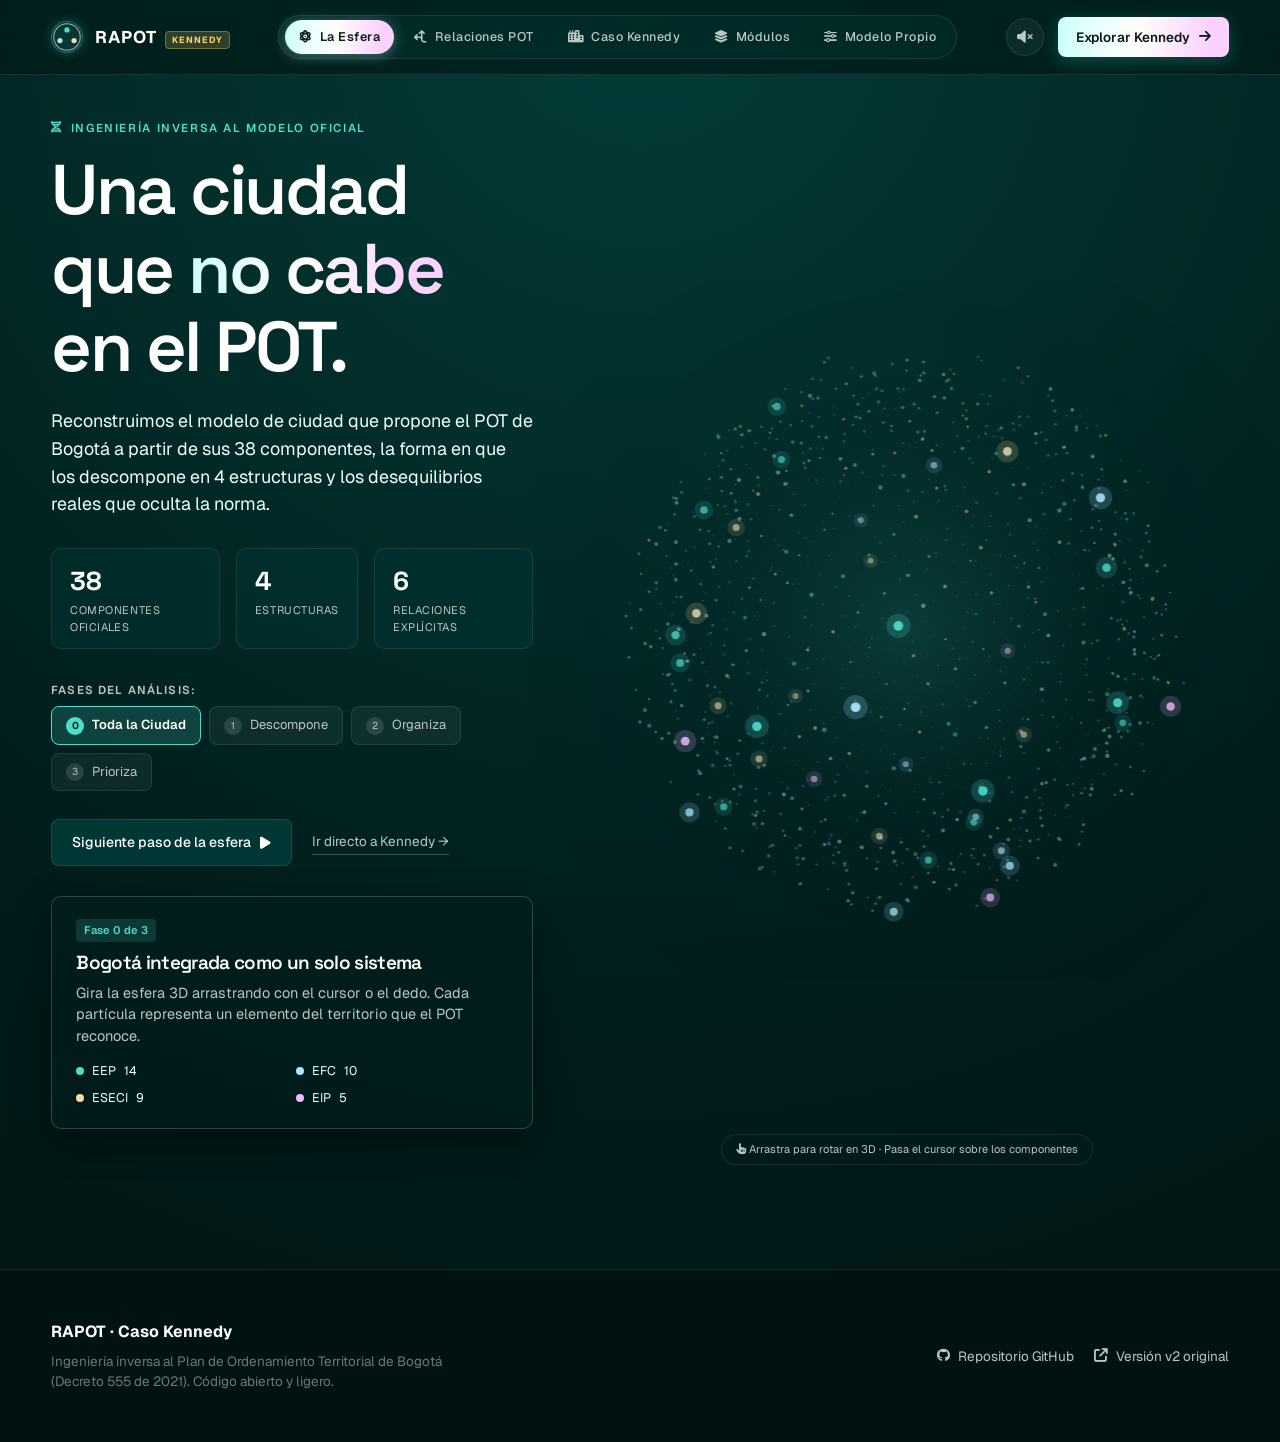
==== index.html @ 0d983eeb "feat: RAPOT Kennedy - version ultra-ligera y dinamica con View Transitions y simulaciones Canvas" ====
<!DOCTYPE html>
<html lang="es">
<head>
  <meta charset="UTF-8">
  <meta name="viewport" content="width=device-width, initial-scale=1, viewport-fit=cover">
  <title>RAPOT · Modelamiento Dinámico · Caso Kennedy</title>
  <meta name="description" content="Ingeniería inversa al POT de Bogotá y modelamiento dinámico de la ciudad con foco en la localidad de Kennedy. Versión ultra-ligera y dinámica.">
  <link rel="preconnect" href="https://fonts.googleapis.com">
  <link rel="preconnect" href="https://fonts.gstatic.com" crossorigin>
  <link href="https://fonts.googleapis.com/css2?family=Geist:wght@300;400;500;600;700&family=Space+Grotesk:wght@500;600;700&display=swap" rel="stylesheet">
  <link rel="stylesheet" href="https://cdnjs.cloudflare.com/ajax/libs/font-awesome/6.5.1/css/all.min.css">
  <link rel="stylesheet" href="style.css">
</head>
<body>

  <!-- BARRA DE NAVEGACIÓN SUPERIOR CON VIEW TRANSITIONS -->
  <header class="nav" id="mainNav">
    <div class="wrap nav-inner">
      <a class="brand" href="#inicio" data-view="inicio" aria-label="Inicio RAPOT">
        <div class="brand-orb">
          <svg viewBox="0 0 34 34" aria-hidden="true">
            <circle cx="17" cy="17" r="15" fill="none" stroke="currentColor" stroke-width="1.2" stroke-opacity=".6"/>
            <circle cx="17" cy="9" r="3" fill="#4fdccc"/>
            <circle cx="9" cy="21" r="3" fill="#a9e6ff"/>
            <circle cx="25" cy="21" r="3" fill="#f2dcaa"/>
          </svg>
        </div>
        <span class="brand-text">RAPOT <span class="brand-badge">KENNEDY</span></span>
      </a>

      <!-- Pestañas de navegación dinámica -->
      <nav class="nav-links" id="navLinks" aria-label="Vistas principales">
        <a href="#inicio" class="nav-link active" data-view="inicio">
          <i class="fa-solid fa-atom"></i> La Esfera
        </a>
        <a href="#relaciones" class="nav-link" data-view="relaciones">
          <i class="fa-solid fa-arrows-split-up-and-left"></i> Relaciones POT
        </a>
        <a href="#kennedy" class="nav-link nav-link-highlight" data-view="kennedy">
          <i class="fa-solid fa-city"></i> Caso Kennedy
        </a>
        <a href="#modulos" class="nav-link" data-view="modulos">
          <i class="fa-solid fa-layer-group"></i> Módulos
        </a>
        <a href="#modelo-propio" class="nav-link" data-view="modelo-propio">
          <i class="fa-solid fa-sliders"></i> Modelo Propio
        </a>
      </nav>

      <div class="nav-actions">
        <!-- Alternador de sonido FX sutil -->
        <button type="button" class="btn-icon" id="btnAudioToggle" title="Activar/Silenciar efectos de sonido hápticos" aria-label="Sonido">
          <i class="fa-solid fa-volume-xmark"></i>
        </button>
        <a href="#kennedy" class="btn-aurora" data-view="kennedy">
          <span>Explorar Kennedy</span>
          <i class="fa-solid fa-arrow-right"></i>
        </a>
      </div>
    </div>
  </header>

  <!-- CONTENEDOR PRINCIPAL DE VISTAS DINÁMICAS (SPA) -->
  <main id="appContainer">

    <!-- ========================================== -->
    <!-- VISTA 1: HERO & ESFERA 3D INTERACTIVA     -->
    <!-- ========================================== -->
    <section class="view-panel active" id="view-inicio">
      <div class="scene">
        <!-- Columna de historia interactiva -->
        <div class="story">
          <div class="step hero" data-step="0">
            <span class="eyebrow"><i class="fa-solid fa-dna"></i> INGENIERÍA INVERSA AL MODELO OFICIAL</span>
            <h1>Una ciudad que <span class="text-aurora">no cabe</span> en el POT.</h1>
            <p class="lead">
              Reconstruimos el modelo de ciudad que propone el POT de Bogotá a partir de sus 38 componentes,
              la forma en que los descompone en 4 estructuras y los desequilibrios reales que oculta la norma.
            </p>

            <div class="hero-stats-banner">
              <div class="stat-box">
                <span class="stat-num" data-counter="38">38</span>
                <span class="stat-label">Componentes oficiales</span>
              </div>
              <div class="stat-box">
                <span class="stat-num" data-counter="4">4</span>
                <span class="stat-label">Estructuras</span>
              </div>
              <div class="stat-box">
                <span class="stat-num" data-counter="6">6</span>
                <span class="stat-label">Relaciones explícitas</span>
              </div>
            </div>

            <!-- Selector de fases de la esfera -->
            <div class="orb-phase-controller">
              <span class="phase-title">Fases del análisis:</span>
              <div class="phase-buttons">
                <button type="button" class="phase-btn active" data-phase="0">
                  <span class="phase-num">0</span> Toda la Ciudad
                </button>
                <button type="button" class="phase-btn" data-phase="1">
                  <span class="phase-num">1</span> Descompone
                </button>
                <button type="button" class="phase-btn" data-phase="2">
                  <span class="phase-num">2</span> Organiza
                </button>
                <button type="button" class="phase-btn" data-phase="3">
                  <span class="phase-num">3</span> Prioriza
                </button>
              </div>
            </div>

            <div class="actions">
              <button type="button" class="btn-kelp" id="btnNextPhase">
                <span>Siguiente paso de la esfera</span>
                <i class="fa-solid fa-play"></i>
              </button>
              <a href="#kennedy" class="link-quiet" data-view="kennedy">Ir directo a Kennedy →</a>
            </div>
          </div>

          <!-- Pasos explicativos enlazados a la esfera -->
          <div class="step-card" id="stepExplain">
            <div class="step-badge" id="stepBadge">Fase 0 de 3</div>
            <h3 id="stepTitle">Bogotá integrada como un solo sistema</h3>
            <p id="stepDesc">
              Gira la esfera 3D arrastrando con el cursor o el dedo. Cada partícula representa un elemento del territorio que el POT reconoce.
            </p>
            <div class="structure-legend" id="orbLegend"></div>
          </div>
        </div>

        <!-- Columna de la Esfera 3D Interactiva -->
        <div class="stage">
          <div class="orb-viewport">
            <canvas id="orbCanvas"></canvas>
            <div class="orb-hint">
              <i class="fa-solid fa-hand-pointer"></i> Arrastra para rotar en 3D · Pasa el cursor sobre los componentes
            </div>
            <!-- Tooltip flotante de componente -->
            <div class="orb-tooltip" id="orbTooltip">
              <strong id="tipName">Componente</strong>
              <span id="tipStruct">Estructura</span>
            </div>
          </div>
        </div>
      </div>
    </section>

    <!-- ========================================== -->
    <!-- VISTA 2: RELACIONES DEL POT Y CITAS       -->
    <!-- ========================================== -->
    <section class="view-panel" id="view-relaciones">
      <div class="wrap section-pad">
        <div class="sec-head">
          <div>
            <span class="eyebrow"><i class="fa-solid fa-quote-left"></i> EVIDENCIA TEXTUAL VERBATIM</span>
            <h2>Seis relaciones, en palabras del plan</h2>
          </div>
          <p>
            Ninguna conexión está inventada: cada flecha que cose el modelo surge de una frase literal extraída del documento
            del POT "Bogotá Reverdece 2022-2035". Aquí puedes filtrar y contrastar la evidencia.
          </p>
        </div>

        <!-- Filtros de relaciones -->
        <div class="rel-filter-bar">
          <button type="button" class="filter-chip active" data-rel-filter="all">Todas las 6 relaciones</button>
          <button type="button" class="filter-chip" data-rel-filter="eep">Involucra Ecológica (EEP)</button>
          <button type="button" class="filter-chip" data-rel-filter="efc">Involucra Cuidado (EFC)</button>
          <button type="button" class="filter-chip" data-rel-filter="eseci">Involucra Socioeconómica (ESECI)</button>
          <button type="button" class="filter-chip" data-rel-filter="eip">Involucra Patrimonios (EIP)</button>
        </div>

        <!-- Tarjetas dinámicas de relaciones -->
        <div class="rels-grid" id="relsGrid"></div>

        <!-- Revelación crítica -->
        <div class="callout-box">
          <div class="callout-icon"><i class="fa-solid fa-triangle-exclamation"></i></div>
          <div class="callout-content">
            <h4>Hallazgo crítico de ingeniería inversa</h4>
            <p>
              Tres de las seis relaciones salen de la <strong>Estructura Integradora de Patrimonios</strong> y tres llegan a la
              <strong>Estructura Socioeconómica</strong>. Sin embargo, la Estructura Socioeconómica <em>recibe de todas pero no emite ninguna relación de reciprocidad</em>.
              El POT modela la economía como un receptor de beneficios pero no le exige devolver resiliencia al sistema ambiental ni al cuidado.
            </p>
          </div>
        </div>
      </div>
    </section>

    <!-- ========================================== -->
    <!-- VISTA 3: CASO KENNEDY (SIMULACIÓN VIVA)   -->
    <!-- ========================================== -->
    <section class="view-panel" id="view-kennedy">
      <div class="wrap section-pad">
        <div class="sec-head">
          <div>
            <span class="eyebrow text-gold"><i class="fa-solid fa-location-dot"></i> TERRITORIO PRIORITARIO EN MODELAMIENTO</span>
            <h2>Kennedy: La ciudad real frente al plano</h2>
          </div>
          <p>
            Kennedy es el laboratorio donde colapsan las suposiciones estáticas del POT. Con más de 1.2 millones de habitantes,
            la central de abastos más grande del país y dos humedales en crisis, aquí puedes interactuar con tres simuladores dinámicos.
          </p>
        </div>

        <!-- Selector de simulaciones de Kennedy -->
        <div class="kennedy-tabs">
          <button type="button" class="ktab active" data-ktab="corabastos">
            <i class="fa-solid fa-truck-ramp-box"></i>
            <div>
              <strong>1. Corabastos y Flujos</strong>
              <small>Logística, sobrecarga y residuos</small>
            </div>
          </button>
          <button type="button" class="ktab" data-ktab="acustica">
            <i class="fa-solid fa-volume-high"></i>
            <div>
              <strong>2. Ruido vs. Fauna</strong>
              <small>Humedales El Burro y La Vaca</small>
            </div>
          </button>
          <button type="button" class="ktab" data-ktab="causal">
            <i class="fa-solid fa-diagram-project"></i>
            <div>
              <strong>3. Red Causal de Sobrecarga</strong>
              <small>Bucles de realimentación sistémica</small>
            </div>
          </button>
        </div>

        <!-- SUB-PANEL 1: CORABASTOS -->
        <div class="kpanel active" id="kpanel-corabastos">
          <div class="kpanel-grid">
            <div class="kpanel-canvas-wrap">
              <div class="kpanel-header">
                <span><i class="fa-solid fa-satellite"></i> Visualizador Dinámico de Cargas · Corabastos</span>
                <span class="status-live">● EN VIVO</span>
              </div>
              <canvas id="corabastosCanvas" width="800" height="480"></canvas>
              <div class="corabastos-controls">
                <button type="button" class="c-time-btn active" data-shift="madrugada">02:00 AM (Cargue pesado)</button>
                <button type="button" class="c-time-btn" data-shift="manana">08:00 AM (Distribución y compras)</button>
                <button type="button" class="c-time-btn" data-shift="tarde">02:00 PM (Saturación y residuos)</button>
              </div>
            </div>
            <div class="kpanel-sidebar">
              <h3>El colapso metabólico de Corabastos</h3>
              <p>
                El POT clasifica a Corabastos simplemente como un equipamiento de abastecimiento (ESECI). No modela los 12.000 camiones diarios,
                las 75 toneladas de desechos orgánicos en descomposición ni la congestión que bloquea el eje Tintal–Américas.
              </p>
              <div class="metric-meter">
                <div class="meter-label">
                  <span>Saturación de vías perimetrales</span>
                  <strong id="metricSat">88%</strong>
                </div>
                <div class="meter-bar"><div class="meter-fill fill-warn" id="fillSat" style="width:88%"></div></div>
              </div>
              <div class="metric-meter">
                <div class="meter-label">
                  <span>Acumulación de residuos en espacio público</span>
                  <strong id="metricRes">65 Ton/día</strong>
                </div>
                <div class="meter-bar"><div class="meter-fill fill-danger" id="fillRes" style="width:75%"></div></div>
              </div>
              <div class="kpanel-quote">
                &ldquo;El plano fija un polígono para el mercado, pero el flujo real desborda 4 kilómetros a la redonda y asfixia a la comunidad.&rdquo;
              </div>
            </div>
          </div>
        </div>

        <!-- SUB-PANEL 2: RUIDO Y HUMEDALES -->
        <div class="kpanel" id="kpanel-acustica">
          <div class="kpanel-grid">
            <div class="kpanel-canvas-wrap">
              <div class="kpanel-header">
                <span><i class="fa-solid fa-wave-square"></i> Dispersión Acústica vs. Aves y Fauna en Humedales</span>
              </div>
              <canvas id="acusticaCanvas" width="800" height="480"></canvas>
              <div class="slider-row">
                <label for="noiseSlider"><i class="fa-solid fa-volume-high"></i> Nivel de Tráfico Vehicular (Av. Cali / Av. Américas):</label>
                <input type="range" id="noiseSlider" min="45" max="95" value="78" step="1">
                <span class="slider-val" id="noiseVal">78 dB</span>
              </div>
            </div>
            <div class="kpanel-sidebar">
              <h3>La barrera invisible del sonido</h3>
              <p>
                Los humedales <strong>El Burro</strong> y <strong>La Vaca</strong> están seccionados por la Av. Ciudad de Cali y la Av. Américas.
                El POT los declara reserva ambiental protegida, pero tolera niveles de ruido superiores a 75 dB que ahuyentan especies endémicas
                (como la Tingua Bogotana) y desintegran los corredores ecológicos.
              </p>
              <div class="metric-meter">
                <div class="meter-label">
                  <span>Estrés bioacústico en el humedal</span>
                  <strong id="faunaStress">Crítico (Alto)</strong>
                </div>
                <div class="meter-bar"><div class="meter-fill fill-danger" id="fillStress" style="width:82%"></div></div>
              </div>
              <div class="metric-meter">
                <div class="meter-label">
                  <span>Índice de permanencia de aves</span>
                  <strong id="faunaIndex">32%</strong>
                </div>
                <div class="meter-bar"><div class="meter-fill fill-warn" id="fillIndex" style="width:32%"></div></div>
              </div>
            </div>
          </div>
        </div>

        <!-- SUB-PANEL 3: RED CAUSAL -->
        <div class="kpanel" id="kpanel-causal">
          <div class="causal-wrap">
            <div class="causal-header">
              <h3>Red Causal Dinámica: El bucle de sobrecarga en Kennedy</h3>
              <p>Pasa el cursor sobre cada nodo para seguir las cadenas causales de realimentación y observar cómo se transmiten los impactos.</p>
            </div>
            <div class="causal-board" id="causalBoard"></div>
          </div>
        </div>

      </div>
    </section>

    <!-- ========================================== -->
    <!-- VISTA 4: MÓDULOS DE RAPOT                 -->
    <!-- ========================================== -->
    <section class="view-panel" id="view-modulos">
      <div class="wrap section-pad">
        <div class="sec-head">
          <div>
            <span class="eyebrow"><i class="fa-solid fa-cubes"></i> ECOSISTEMA DE MODELAMIENTO</span>
            <h2>Los módulos de investigación</h2>
          </div>
          <p>
            Del inventario de normas a la formulación de modelos dinámicos propios. Navega directamente a cada uno de los módulos
            desarrollados por el equipo de ingeniería inversa.
          </p>
        </div>

        <div class="mod-groups-container" id="modGroups"></div>
      </div>
    </section>

    <!-- ========================================== -->
    <!-- VISTA 5: MODELO PROPIO (SISTEMA DE CUIDADO)-->
    <!-- ========================================== -->
    <section class="view-panel" id="view-modelo-propio">
      <div class="wrap section-pad">
        <div class="sec-head">
          <div>
            <span class="eyebrow text-aurora"><i class="fa-solid fa-heart-pulse"></i> HIPÓTESIS ALTERNATIVA</span>
            <h2>La ciudad como sistema de cuidado mutuo</h2>
          </div>
          <p>
            Frente al POT reduccionista proponemos un modelo dinámico donde la ciudad equilibra sus cuatro dimensiones.
            Ajusta las intensidades y observa cómo la arquitectura relacional se autorregula.
          </p>
        </div>

        <div class="propio-grid">
          <div class="sliders-card">
            <h3>Intensidades del Sistema</h3>
            <div class="prop-slider-group">
              <div class="prop-slider-header">
                <span style="color:#4fdccc"><i class="fa-solid fa-leaf"></i> 1. Estructura Ecológica</span>
                <strong id="valEep">75%</strong>
              </div>
              <input type="range" class="prop-range range-eep" id="rangeEep" min="10" max="100" value="75">
            </div>

            <div class="prop-slider-group">
              <div class="prop-slider-header">
                <span style="color:#a9e6ff"><i class="fa-solid fa-people-roof"></i> 2. Redes de Cuidado y Salud</span>
                <strong id="valEfc">85%</strong>
              </div>
              <input type="range" class="prop-range range-efc" id="rangeEfc" min="10" max="100" value="85">
            </div>

            <div class="prop-slider-group">
              <div class="prop-slider-header">
                <span style="color:#f2dcaa"><i class="fa-solid fa-hand-holding-dollar"></i> 3. Economía Circular</span>
                <strong id="valEseci">60%</strong>
              </div>
              <input type="range" class="prop-range range-eseci" id="rangeEseci" min="10" max="100" value="60">
            </div>

            <div class="prop-slider-group">
              <div class="prop-slider-header">
                <span style="color:#f1b9ff"><i class="fa-solid fa-landmark-dome"></i> 4. Patrimonio Comunitario</span>
                <strong id="valEip">70%</strong>
              </div>
              <input type="range" class="prop-range range-eip" id="rangeEip" min="10" max="100" value="70">
            </div>

            <div class="prop-actions">
              <button type="button" class="btn-aurora" id="btnEquilibrar">
                <i class="fa-solid fa-wand-magic-sparkles"></i> Equilibrar automáticamente
              </button>
            </div>
          </div>

          <div class="radar-card">
            <h3>Respuesta Sistémica Emergente</h3>
            <canvas id="propioRadar" width="450" height="380"></canvas>
            <div class="radar-kpis">
              <div class="rkpi">
                <span class="rkpi-val" id="kpiResiliencia">82%</span>
                <span class="rkpi-lbl">Resiliencia Climática</span>
              </div>
              <div class="rkpi">
                <span class="rkpi-val" id="kpiEquidad">78%</span>
                <span class="rkpi-lbl">Equidad Territorial</span>
              </div>
              <div class="rkpi">
                <span class="rkpi-val" id="kpiConectividad">88%</span>
                <span class="rkpi-lbl">Conectividad Urbana</span>
              </div>
            </div>
          </div>
        </div>
      </div>
    </section>

  </main>

  <!-- PIE DE PÁGINA ELEGANTE -->
  <footer class="footer">
    <div class="wrap footer-inner">
      <div class="footer-col">
        <span class="footer-title">RAPOT · Caso Kennedy</span>
        <p>Ingeniería inversa al Plan de Ordenamiento Territorial de Bogotá (Decreto 555 de 2021). Código abierto y ligero.</p>
      </div>
      <div class="footer-links">
        <a href="https://github.com/anasoficasca-code/Kennedy" target="_blank" rel="noopener">
          <i class="fa-brands fa-github"></i> Repositorio GitHub
        </a>
        <a href="https://anasoficasca-code.github.io/modelamiento2/v2.html" target="_blank" rel="noopener">
          <i class="fa-solid fa-arrow-up-right-from-square"></i> Versión v2 original
        </a>
      </div>
    </div>
  </footer>

  <!-- Scripts modulares -->
  <script src="orb.js"></script>
  <script src="kennedy.js"></script>
  <script src="app.js"></script>
</body>
</html>
---- style.css ----
/* ==========================================================
   RAPOT · Modelamiento Dinámico · Caso Kennedy
   Estilos modernos con View Transitions, Glassmorphism y Paleta Aurora
   ========================================================== */

:root {
  --abyss: #012624;
  --deep: #011d1c;
  --kelp: #003734;
  --kelp-soft: rgba(3, 81, 75, 0.5);
  --mist: #edfffe;
  --white: #ffffff;
  --silver: #bbc7c6;
  --slate: #707777;
  --phosphor: #fde9ff;
  --line: rgba(255, 255, 255, 0.09);
  --line-strong: rgba(255, 255, 255, 0.18);

  /* Gradiente Aurora característico */
  --aurora: linear-gradient(90deg, #cbfffc 0%, #edfffe 26%, #fffdfa 48%, #fad1ff 89%);
  --aurora-glow: drop-shadow(0 0 16px rgba(203, 255, 252, 0.35));

  /* 4 Estructuras del POT */
  --eep: #4fdccc;
  --efc: #a9e6ff;
  --eseci: #f2dcaa;
  --eip: #f1b9ff;

  --font-main: 'Geist', -apple-system, BlinkMacSystemFont, 'Segoe UI', Roboto, sans-serif;
  --font-heading: 'Space Grotesk', var(--font-main);
  --pad: clamp(18px, 4vw, 56px);
  --radius-lg: 18px;
  --radius-md: 10px;
  --radius-sm: 6px;
}

/* ---------- RESET & BASE ---------- */
*, *::before, *::after {
  box-sizing: border-box;
  margin: 0;
  padding: 0;
}

html {
  background: var(--abyss);
  color: var(--silver);
  font-family: var(--font-main);
  font-size: 16px;
  line-height: 1.55;
  -webkit-font-smoothing: antialiased;
  scroll-behavior: smooth;
  scroll-padding-top: 80px;
}

body {
  background: radial-gradient(circle at 50% 0%, #033c38 0%, #011d1c 65%, #011413 100%);
  min-height: 100vh;
  overflow-x: hidden;
}

a {
  color: inherit;
  text-decoration: none;
  transition: all 0.2s ease;
}

button {
  font: inherit;
  color: inherit;
  background: none;
  border: 0;
  cursor: pointer;
  transition: all 0.2s ease;
}

img, canvas, svg {
  display: block;
  max-width: 100%;
}

:focus-visible {
  outline: 2px solid var(--eep);
  outline-offset: 3px;
  border-radius: 4px;
}

.wrap {
  max-width: 1400px;
  margin: 0 auto;
  padding: 0 var(--pad);
}

.section-pad {
  padding: 100px 0;
}

/* ---------- TIPOGRAFÍA Y ACCENTOS ---------- */
h1, h2, h3, h4 {
  color: var(--white);
  font-family: var(--font-heading);
  font-weight: 600;
  line-height: 1.12;
  letter-spacing: -0.035em;
}

.text-aurora {
  background: var(--aurora);
  -webkit-background-clip: text;
  -webkit-text-fill-color: transparent;
}

.text-gold {
  color: #ffd166 !important;
}

.eyebrow {
  display: inline-flex;
  align-items: center;
  gap: 8px;
  font-size: 11.5px;
  font-weight: 600;
  letter-spacing: 0.14em;
  text-transform: uppercase;
  color: var(--eep);
  margin-bottom: 14px;
}

/* ---------- NAVEGACIÓN PRINCIPAL (FIXED & BLUR) ---------- */
.nav {
  position: fixed;
  top: 0;
  left: 0;
  right: 0;
  z-index: 100;
  background: rgba(1, 29, 28, 0.78);
  backdrop-filter: blur(18px);
  -webkit-backdrop-filter: blur(18px);
  border-bottom: 1px solid var(--line);
  transition: background 0.3s ease, border-color 0.3s ease;
}

.nav.is-solid {
  background: rgba(1, 25, 24, 0.94);
  border-bottom-color: var(--line-strong);
  box-shadow: 0 10px 30px rgba(0, 0, 0, 0.45);
}

.nav-inner {
  height: 74px;
  display: flex;
  align-items: center;
  justify-content: space-between;
  gap: 20px;
}

.brand {
  display: flex;
  align-items: center;
  gap: 12px;
  color: var(--white);
  font-weight: 700;
  font-size: 17px;
  letter-spacing: 0.05em;
}

.brand-orb {
  width: 32px;
  height: 32px;
  border-radius: 50%;
  background: rgba(79, 220, 204, 0.12);
  display: grid;
  place-items: center;
  border: 1px solid rgba(79, 220, 204, 0.35);
  box-shadow: 0 0 12px rgba(79, 220, 204, 0.25);
}

.brand-badge {
  font-size: 9px;
  padding: 2px 6px;
  border-radius: 4px;
  background: rgba(255, 209, 102, 0.18);
  color: #ffd166;
  border: 1px solid rgba(255, 209, 102, 0.35);
  letter-spacing: 0.1em;
  margin-left: 4px;
}

.nav-links {
  display: flex;
  align-items: center;
  gap: 6px;
  background: rgba(0, 55, 52, 0.4);
  padding: 4px 6px;
  border-radius: 999px;
  border: 1px solid var(--line);
}

.nav-link {
  display: inline-flex;
  align-items: center;
  gap: 7px;
  font-size: 12.5px;
  font-weight: 500;
  letter-spacing: 0.04em;
  color: var(--silver);
  padding: 7px 14px;
  border-radius: 999px;
  transition: all 0.22s ease;
}

.nav-link:hover {
  color: var(--white);
  background: rgba(255, 255, 255, 0.06);
}

.nav-link.active {
  color: #0d1e1c;
  background: var(--aurora);
  font-weight: 600;
  box-shadow: 0 2px 14px rgba(203, 255, 252, 0.35);
}

.nav-link-highlight.active {
  background: linear-gradient(90deg, #ffd166, #ffb703);
  color: #1a1200;
}

.nav-actions {
  display: flex;
  align-items: center;
  gap: 14px;
}

.btn-icon {
  width: 38px;
  height: 38px;
  border-radius: 50%;
  background: rgba(255, 255, 255, 0.05);
  border: 1px solid var(--line);
  color: var(--silver);
  display: grid;
  place-items: center;
  font-size: 14px;
}
.btn-icon:hover {
  color: var(--white);
  background: rgba(255, 255, 255, 0.12);
  border-color: var(--line-strong);
}

.btn-aurora {
  display: inline-flex;
  align-items: center;
  gap: 9px;
  background: var(--aurora);
  color: #0b1a18;
  font-size: 13.5px;
  font-weight: 600;
  padding: 10px 18px;
  border-radius: 8px;
  box-shadow: 0 4px 18px rgba(79, 220, 204, 0.25);
  transition: transform 0.2s, filter 0.2s, box-shadow 0.2s;
}
.btn-aurora:hover {
  transform: translateY(-2px);
  filter: brightness(1.05);
  box-shadow: 0 6px 24px rgba(79, 220, 204, 0.4);
}

.btn-kelp {
  display: inline-flex;
  align-items: center;
  gap: 9px;
  background: var(--kelp);
  color: var(--white);
  font-size: 14px;
  font-weight: 500;
  padding: 12px 20px;
  border-radius: 8px;
  border: 1px solid rgba(255, 255, 255, 0.1);
}
.btn-kelp:hover {
  background: #004d48;
  border-color: rgba(255, 255, 255, 0.25);
}

.link-quiet {
  font-size: 13.5px;
  color: var(--silver);
  border-bottom: 1px solid rgba(187, 199, 198, 0.3);
  padding-bottom: 2px;
}
.link-quiet:hover {
  color: var(--white);
  border-color: var(--white);
}

/* ---------- VIEW TRANSITIONS API RULES (SPA NATIVA) ---------- */
@view-transition {
  navigation: auto;
}

::view-transition-old(root) {
  animation: viewFadeOut 0.24s cubic-bezier(0.4, 0, 0.2, 1) both;
}

::view-transition-new(root) {
  animation: viewFadeIn 0.28s cubic-bezier(0.4, 0, 0.2, 1) both;
}

@keyframes viewFadeOut {
  from { opacity: 1; transform: scale(1); }
  to { opacity: 0; transform: scale(0.985); }
}

@keyframes viewFadeIn {
  from { opacity: 0; transform: scale(1.015); }
  to { opacity: 1; transform: scale(1); }
}

/* Paneles de Vistas SPA */
.view-panel {
  display: none;
  opacity: 0;
  transition: opacity 0.28s ease;
}

.view-panel.active {
  display: block;
  opacity: 1;
  animation: panelSlideIn 0.35s cubic-bezier(0.16, 1, 0.3, 1) forwards;
}

@keyframes panelSlideIn {
  from { opacity: 0; transform: translateY(12px); }
  to { opacity: 1; transform: translateY(0); }
}

/* ---------- VISTA 1: HERO & ESFERA 3D ---------- */
.scene {
  position: relative;
  display: grid;
  grid-template-columns: minmax(0, 5fr) minmax(0, 7fr);
  max-width: 1440px;
  margin: 0 auto;
  min-height: calc(100vh - 74px);
  padding-top: 74px;
}

.story {
  position: relative;
  z-index: 2;
  padding: 40px 0 60px var(--pad);
  display: flex;
  flex-direction: column;
  justify-content: center;
}

.hero h1 {
  font-size: clamp(2.8rem, 5.5vw, 5.2rem);
  margin-bottom: 20px;
}

.hero p.lead {
  font-size: clamp(16px, 1.4vw, 19px);
  color: var(--mist);
  max-width: 48ch;
  line-height: 1.55;
  margin-bottom: 30px;
}

.hero-stats-banner {
  display: flex;
  gap: 16px;
  margin-bottom: 32px;
}

.stat-box {
  background: rgba(0, 55, 52, 0.45);
  border: 1px solid var(--line);
  border-radius: var(--radius-md);
  padding: 12px 18px;
  display: flex;
  flex-direction: column;
}
.stat-num {
  font-size: 26px;
  font-weight: 700;
  color: var(--white);
  font-family: var(--font-heading);
}
.stat-label {
  font-size: 11px;
  color: var(--silver);
  text-transform: uppercase;
  letter-spacing: 0.05em;
}

/* Controlador de Fases */
.orb-phase-controller {
  margin-bottom: 28px;
}
.phase-title {
  display: block;
  font-size: 11.5px;
  text-transform: uppercase;
  letter-spacing: 0.1em;
  color: var(--silver);
  margin-bottom: 8px;
  font-weight: 600;
}
.phase-buttons {
  display: flex;
  flex-wrap: wrap;
  gap: 8px;
}
.phase-btn {
  display: inline-flex;
  align-items: center;
  gap: 8px;
  padding: 8px 14px;
  border-radius: 8px;
  background: rgba(255, 255, 255, 0.05);
  border: 1px solid var(--line);
  font-size: 13px;
  color: var(--silver);
}
.phase-btn:hover {
  background: rgba(255, 255, 255, 0.1);
  color: var(--white);
}
.phase-btn.active {
  background: rgba(79, 220, 204, 0.18);
  border-color: var(--eep);
  color: var(--white);
  font-weight: 600;
}
.phase-num {
  display: grid;
  place-items: center;
  width: 18px;
  height: 18px;
  border-radius: 50%;
  background: rgba(255, 255, 255, 0.12);
  font-size: 10px;
}
.phase-btn.active .phase-num {
  background: var(--eep);
  color: #012624;
  font-weight: 700;
}

.hero .actions {
  display: flex;
  align-items: center;
  gap: 20px;
  flex-wrap: wrap;
  margin-bottom: 30px;
}

/* Tarjeta explicativa de fase */
.step-card {
  background: rgba(1, 29, 28, 0.85);
  border: 1px solid var(--line-strong);
  border-radius: var(--radius-md);
  padding: 20px 24px;
  max-width: 520px;
  backdrop-filter: blur(12px);
  box-shadow: 0 12px 36px rgba(0, 0, 0, 0.4);
}
.step-badge {
  display: inline-block;
  padding: 3px 8px;
  border-radius: 4px;
  font-size: 11px;
  font-weight: 600;
  background: rgba(79, 220, 204, 0.15);
  color: var(--eep);
  margin-bottom: 10px;
}
.step-card h3 {
  font-size: 19px;
  margin-bottom: 8px;
}
.step-card p {
  font-size: 14.5px;
  line-height: 1.5;
  color: var(--silver);
}

.structure-legend {
  margin-top: 14px;
  display: grid;
  grid-template-columns: repeat(2, 1fr);
  gap: 8px;
}
.legend-item {
  display: flex;
  align-items: center;
  gap: 8px;
  font-size: 12.5px;
  color: var(--mist);
}
.legend-dot {
  width: 8px;
  height: 8px;
  border-radius: 50%;
}

/* Escenario Esfera 3D */
.stage {
  position: relative;
  display: flex;
  align-items: center;
  justify-content: center;
  height: 100%;
  min-height: 580px;
}

.orb-viewport {
  position: relative;
  width: 100%;
  height: 100%;
  display: flex;
  align-items: center;
  justify-content: center;
}

#orbCanvas {
  width: 100%;
  height: 100%;
  max-height: 700px;
  cursor: grab;
}
#orbCanvas:active {
  cursor: grabbing;
}

.orb-hint {
  position: absolute;
  bottom: 24px;
  left: 50%;
  transform: translateX(-50%);
  background: rgba(1, 29, 28, 0.7);
  border: 1px solid var(--line);
  padding: 6px 14px;
  border-radius: 999px;
  font-size: 11px;
  color: var(--silver);
  pointer-events: none;
  white-space: nowrap;
}

.orb-tooltip {
  position: absolute;
  pointer-events: none;
  background: rgba(1, 29, 28, 0.96);
  border: 1px solid var(--line-strong);
  border-radius: 8px;
  padding: 8px 12px;
  color: var(--white);
  box-shadow: 0 10px 30px rgba(0,0,0,0.5);
  opacity: 0;
  transform: translate(-50%, -120%);
  transition: opacity 0.15s ease, transform 0.15s ease;
  z-index: 30;
  white-space: nowrap;
}
.orb-tooltip.show {
  opacity: 1;
  transform: translate(-50%, -140%);
}
.orb-tooltip strong {
  display: block;
  font-size: 13px;
  color: var(--white);
}
.orb-tooltip span {
  font-size: 11px;
  color: var(--silver);
}

/* ---------- VISTA 2: RELACIONES DEL POT ---------- */
.sec-head {
  display: grid;
  grid-template-columns: minmax(0, 6fr) minmax(0, 6fr);
  gap: 40px;
  align-items: flex-end;
  margin-bottom: 48px;
}
.sec-head h2 {
  font-size: clamp(2.2rem, 4vw, 3.6rem);
}
.sec-head p {
  font-size: 16.5px;
  color: var(--silver);
  line-height: 1.6;
}

.rel-filter-bar {
  display: flex;
  gap: 8px;
  flex-wrap: wrap;
  margin-bottom: 32px;
}
.filter-chip {
  padding: 8px 16px;
  border-radius: 999px;
  background: rgba(255, 255, 255, 0.05);
  border: 1px solid var(--line);
  font-size: 13px;
  color: var(--silver);
}
.filter-chip:hover {
  background: rgba(255, 255, 255, 0.1);
  color: var(--white);
}
.filter-chip.active {
  background: var(--kelp);
  border-color: var(--eep);
  color: var(--white);
  font-weight: 600;
}

.rels-grid {
  display: grid;
  grid-template-columns: repeat(auto-fill, minmax(360px, 1fr));
  gap: 24px;
  margin-bottom: 40px;
}

.rel-card {
  background: rgba(0, 55, 52, 0.45);
  border: 1px solid var(--line);
  border-radius: var(--radius-lg);
  padding: 30px;
  display: flex;
  flex-direction: column;
  gap: 20px;
  transition: transform 0.2s ease, border-color 0.2s ease, box-shadow 0.2s ease;
}
.rel-card:hover {
  transform: translateY(-4px);
  border-color: var(--line-strong);
  box-shadow: 0 16px 40px rgba(0, 0, 0, 0.35);
}

.rel-path {
  display: flex;
  align-items: center;
  gap: 12px;
  font-size: 14px;
  font-weight: 600;
  color: var(--white);
}
.rel-path .dot {
  width: 10px;
  height: 10px;
  border-radius: 50%;
}
.rel-path svg {
  width: 32px;
  height: 10px;
  opacity: 0.8;
}

.rel-quote {
  font-size: 15.5px;
  line-height: 1.55;
  color: var(--mist);
  flex: 1;
  font-style: normal;
}

.rel-footer {
  display: flex;
  align-items: center;
  justify-content: space-between;
  border-top: 1px solid var(--line);
  padding-top: 16px;
  font-size: 12.5px;
  color: var(--silver);
}
.rel-page {
  font-weight: 600;
  color: var(--phosphor);
}

.callout-box {
  background: rgba(255, 209, 102, 0.08);
  border: 1px solid rgba(255, 209, 102, 0.28);
  border-radius: var(--radius-md);
  padding: 24px;
  display: flex;
  gap: 20px;
  align-items: flex-start;
}
.callout-icon {
  font-size: 24px;
  color: #ffd166;
}
.callout-content h4 {
  font-size: 17px;
  color: #ffd166;
  margin-bottom: 6px;
}
.callout-content p {
  font-size: 14.5px;
  line-height: 1.55;
  color: #ece1cc;
}

/* ---------- VISTA 3: CASO KENNEDY (SIMULACIÓN DINÁMICA) ---------- */
.kennedy-tabs {
  display: grid;
  grid-template-columns: repeat(3, 1fr);
  gap: 16px;
  margin-bottom: 32px;
}
.ktab {
  background: rgba(0, 55, 52, 0.4);
  border: 1px solid var(--line);
  border-radius: var(--radius-md);
  padding: 16px 20px;
  display: flex;
  align-items: center;
  gap: 14px;
  text-align: left;
  transition: all 0.2s ease;
}
.ktab i {
  font-size: 22px;
  color: var(--eep);
}
.ktab strong {
  display: block;
  font-size: 15px;
  color: var(--white);
}
.ktab small {
  font-size: 12px;
  color: var(--silver);
}
.ktab:hover {
  background: rgba(0, 55, 52, 0.7);
  border-color: var(--line-strong);
}
.ktab.active {
  background: rgba(79, 220, 204, 0.16);
  border-color: var(--eep);
  box-shadow: 0 4px 20px rgba(79, 220, 204, 0.2);
}
.ktab.active strong {
  color: var(--eep);
}

.kpanel {
  display: none;
}
.kpanel.active {
  display: block;
  animation: panelSlideIn 0.3s ease forwards;
}

.kpanel-grid {
  display: grid;
  grid-template-columns: minmax(0, 8fr) minmax(0, 4fr);
  gap: 28px;
}

.kpanel-canvas-wrap {
  background: rgba(1, 29, 28, 0.85);
  border: 1px solid var(--line);
  border-radius: var(--radius-lg);
  padding: 20px;
  display: flex;
  flex-direction: column;
  gap: 16px;
  box-shadow: 0 14px 40px rgba(0, 0, 0, 0.4);
}

.kpanel-header {
  display: flex;
  align-items: center;
  justify-content: space-between;
  font-size: 13px;
  font-weight: 600;
  color: var(--white);
}
.status-live {
  font-size: 11px;
  color: #4fdccc;
  letter-spacing: 0.1em;
  animation: pulseLive 2s infinite ease-in-out;
}
@keyframes pulseLive {
  0%, 100% { opacity: 1; }
  50% { opacity: 0.4; }
}

#corabastosCanvas, #acusticaCanvas {
  width: 100%;
  height: auto;
  border-radius: var(--radius-sm);
  background: #011615;
  border: 1px solid rgba(255, 255, 255, 0.06);
}

.corabastos-controls {
  display: flex;
  gap: 10px;
  flex-wrap: wrap;
}
.c-time-btn {
  flex: 1;
  padding: 10px;
  border-radius: 8px;
  font-size: 12.5px;
  font-weight: 600;
  background: rgba(255, 255, 255, 0.05);
  border: 1px solid var(--line);
  color: var(--silver);
}
.c-time-btn:hover {
  background: rgba(255, 255, 255, 0.1);
  color: var(--white);
}
.c-time-btn.active {
  background: var(--eep);
  color: #012624;
  border-color: var(--eep);
}

.kpanel-sidebar {
  display: flex;
  flex-direction: column;
  gap: 18px;
  background: rgba(0, 55, 52, 0.35);
  border: 1px solid var(--line);
  border-radius: var(--radius-lg);
  padding: 26px;
}
.kpanel-sidebar h3 {
  font-size: 20px;
}
.kpanel-sidebar p {
  font-size: 14.5px;
  color: var(--silver);
  line-height: 1.55;
}

.metric-meter {
  display: flex;
  flex-direction: column;
  gap: 6px;
}
.meter-label {
  display: flex;
  justify-content: space-between;
  font-size: 12.5px;
  color: var(--mist);
}
.meter-bar {
  height: 8px;
  border-radius: 4px;
  background: rgba(255, 255, 255, 0.08);
  overflow: hidden;
}
.meter-fill {
  height: 100%;
  border-radius: 4px;
  transition: width 0.4s ease;
}
.fill-warn { background: #ffd166; }
.fill-danger { background: #ff6b6b; }

.kpanel-quote {
  font-size: 13.5px;
  font-style: italic;
  color: var(--phosphor);
  border-left: 2px solid var(--eep);
  padding-left: 12px;
  margin-top: auto;
}

/* Slider acústico */
.slider-row {
  display: flex;
  align-items: center;
  gap: 14px;
  background: rgba(0, 0, 0, 0.3);
  padding: 12px 18px;
  border-radius: 8px;
}
.slider-row label {
  font-size: 13px;
  color: var(--white);
  font-weight: 500;
  display: flex;
  align-items: center;
  gap: 8px;
}
.slider-row input[type="range"] {
  flex: 1;
  accent-color: var(--eep);
}
.slider-val {
  font-size: 15px;
  font-weight: 700;
  color: #ffd166;
  min-width: 55px;
}

/* Red Causal en Kennedy */
.causal-wrap {
  background: rgba(1, 29, 28, 0.85);
  border: 1px solid var(--line);
  border-radius: var(--radius-lg);
  padding: 30px;
}
.causal-header {
  margin-bottom: 24px;
}
.causal-header h3 {
  font-size: 22px;
  margin-bottom: 8px;
}
.causal-header p {
  font-size: 14.5px;
  color: var(--silver);
}

.causal-board {
  display: grid;
  grid-template-columns: repeat(auto-fit, minmax(280px, 1fr));
  gap: 18px;
}
.causal-node-card {
  background: rgba(0, 55, 52, 0.45);
  border: 1px solid var(--line);
  border-radius: var(--radius-md);
  padding: 20px;
  cursor: pointer;
  transition: all 0.22s ease;
}
.causal-node-card:hover, .causal-node-card.focused {
  background: rgba(79, 220, 204, 0.15);
  border-color: var(--eep);
  transform: translateY(-3px);
  box-shadow: 0 10px 24px rgba(79, 220, 204, 0.2);
}
.causal-node-card h4 {
  font-size: 16px;
  display: flex;
  align-items: center;
  gap: 8px;
  margin-bottom: 8px;
}
.causal-node-card p {
  font-size: 13.5px;
  color: var(--silver);
  line-height: 1.45;
}
.causal-node-links {
  margin-top: 12px;
  padding-top: 10px;
  border-top: 1px solid var(--line);
  font-size: 11.5px;
  color: var(--eep);
  display: flex;
  align-items: center;
  gap: 6px;
}

/* ---------- VISTA 4: MÓDULOS DE RAPOT ---------- */
.mod-groups-container {
  display: flex;
  flex-direction: column;
  gap: 64px;
}
.mod-group {
  display: grid;
  grid-template-columns: minmax(0, 4fr) minmax(0, 8fr);
  gap: 40px;
}
.mod-group-info {
  position: sticky;
  top: 110px;
  align-self: flex-start;
}
.mod-group-info h3 {
  font-size: 24px;
  margin-bottom: 10px;
}
.mod-group-info p {
  font-size: 15px;
  color: var(--silver);
}

.mod-list {
  display: flex;
  flex-direction: column;
}
.mod-item {
  display: grid;
  grid-template-columns: 60px minmax(0, 1fr) 34px;
  gap: 20px;
  align-items: center;
  padding: 24px 0;
  border-top: 1px solid var(--line);
  transition: all 0.2s ease;
}
.mod-item:last-child {
  border-bottom: 1px solid var(--line);
}
.mod-item:hover {
  background: rgba(255, 255, 255, 0.02);
}
.mod-num {
  font-size: 15px;
  font-family: var(--font-heading);
  color: var(--slate);
  font-weight: 600;
}
.mod-info h4 {
  font-size: 20px;
  margin-bottom: 6px;
  transition: color 0.2s ease;
}
.mod-item:hover .mod-info h4 {
  color: var(--mist);
}
.mod-info p {
  font-size: 14px;
  color: var(--silver);
  max-width: 60ch;
}
.mod-arrow {
  width: 32px;
  height: 32px;
  border-radius: 6px;
  background: var(--kelp-soft);
  display: grid;
  place-items: center;
  color: var(--white);
  transition: all 0.2s ease;
}
.mod-item:hover .mod-arrow {
  background: var(--mist);
  color: var(--abyss);
  transform: rotate(45deg);
}

/* ---------- VISTA 5: MODELO PROPIO (SISTEMA DE CUIDADO) ---------- */
.propio-grid {
  display: grid;
  grid-template-columns: minmax(0, 6fr) minmax(0, 6fr);
  gap: 32px;
}
.sliders-card, .radar-card {
  background: rgba(0, 55, 52, 0.4);
  border: 1px solid var(--line);
  border-radius: var(--radius-lg);
  padding: 32px;
  box-shadow: 0 14px 40px rgba(0, 0, 0, 0.35);
}
.sliders-card h3, .radar-card h3 {
  font-size: 20px;
  margin-bottom: 24px;
}

.prop-slider-group {
  margin-bottom: 22px;
}
.prop-slider-header {
  display: flex;
  justify-content: space-between;
  align-items: center;
  font-size: 14.5px;
  font-weight: 600;
  margin-bottom: 8px;
}
.prop-slider-header strong {
  font-size: 16px;
  color: var(--white);
}

.prop-range {
  width: 100%;
  height: 8px;
  border-radius: 4px;
  background: rgba(255, 255, 255, 0.08);
  outline: none;
}
.range-eep { accent-color: var(--eep); }
.range-efc { accent-color: var(--efc); }
.range-eseci { accent-color: var(--eseci); }
.range-eip { accent-color: var(--eip); }

.prop-actions {
  margin-top: 30px;
}

.radar-card {
  display: flex;
  flex-direction: column;
  align-items: center;
}
#propioRadar {
  max-width: 100%;
  height: auto;
}
.radar-kpis {
  display: grid;
  grid-template-columns: repeat(3, 1fr);
  gap: 16px;
  width: 100%;
  margin-top: 24px;
}
.rkpi {
  background: rgba(0, 0, 0, 0.25);
  border: 1px solid var(--line);
  border-radius: var(--radius-sm);
  padding: 12px;
  text-align: center;
}
.rkpi-val {
  display: block;
  font-size: 22px;
  font-weight: 700;
  color: var(--white);
  font-family: var(--font-heading);
}
.rkpi-lbl {
  font-size: 11px;
  color: var(--silver);
  text-transform: uppercase;
}

/* ---------- PIE DE PÁGINA ---------- */
.footer {
  border-top: 1px solid var(--line);
  padding: 50px 0;
  background: rgba(1, 20, 19, 0.95);
  margin-top: 80px;
}
.footer-inner {
  display: flex;
  justify-content: space-between;
  align-items: center;
  flex-wrap: wrap;
  gap: 20px;
}
.footer-title {
  font-size: 16px;
  font-weight: 700;
  color: var(--white);
  display: block;
  margin-bottom: 6px;
}
.footer-col p {
  font-size: 13.5px;
  color: var(--slate);
  max-width: 48ch;
}
.footer-links {
  display: flex;
  gap: 20px;
}
.footer-links a {
  display: inline-flex;
  align-items: center;
  gap: 8px;
  font-size: 13.5px;
  color: var(--silver);
}
.footer-links a:hover {
  color: var(--white);
}

/* ---------- RESPONSIVE ---------- */
@media (max-width: 1080px) {
  .scene {
    grid-template-columns: 1fr;
    min-height: auto;
  }
  .stage {
    min-height: 480px;
  }
  .story {
    padding: 30px var(--pad) 40px;
  }
  .sec-head, .kpanel-grid, .mod-group, .propio-grid {
    grid-template-columns: 1fr;
  }
  .mod-group-info {
    position: static;
  }
  .kennedy-tabs {
    grid-template-columns: 1fr;
  }
}

@media (max-width: 768px) {
  .nav-links {
    display: none; /* En móvil se simplifica para máximo rendimiento */
  }
  .hero h1 {
    font-size: clamp(2.4rem, 9vw, 3.4rem);
  }
  .hero-stats-banner {
    flex-direction: column;
    gap: 8px;
  }
  .rels-grid {
    grid-template-columns: 1fr;
  }
  .section-pad {
    padding: 60px 0;
  }
}
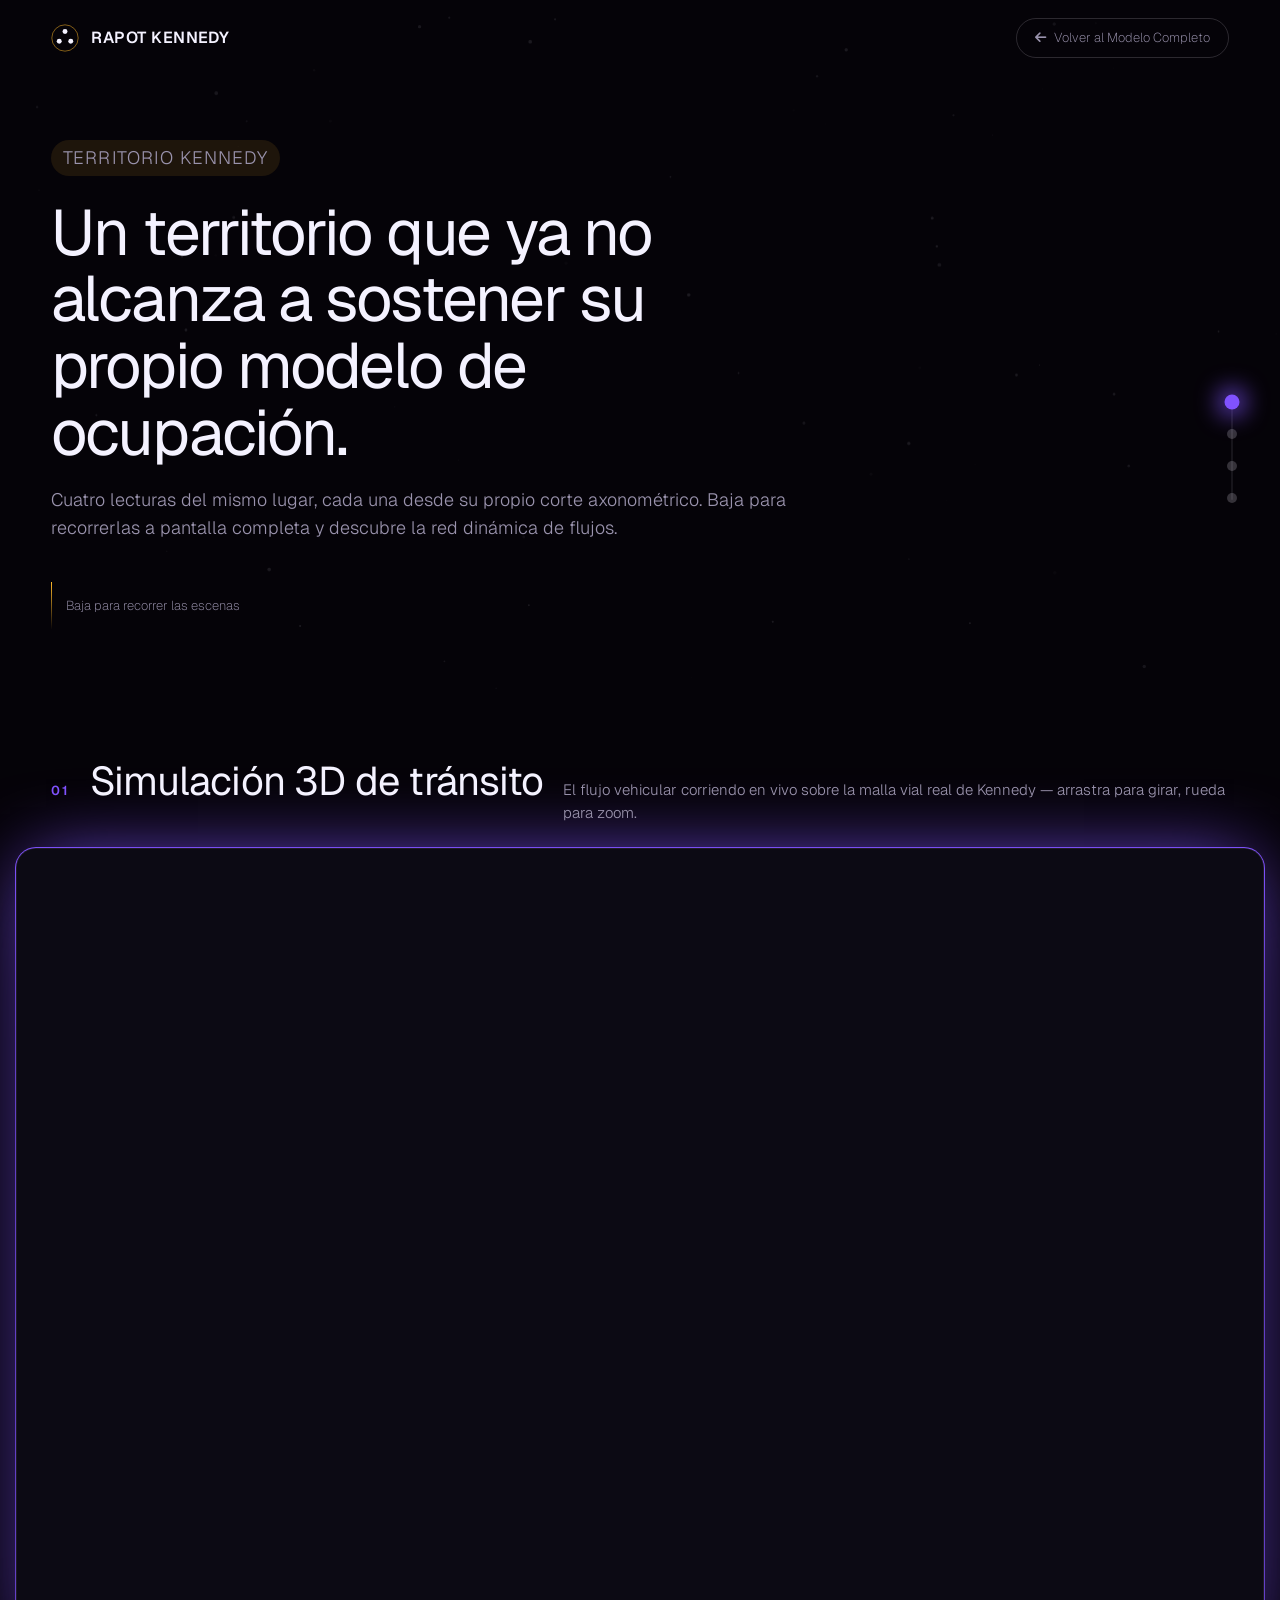
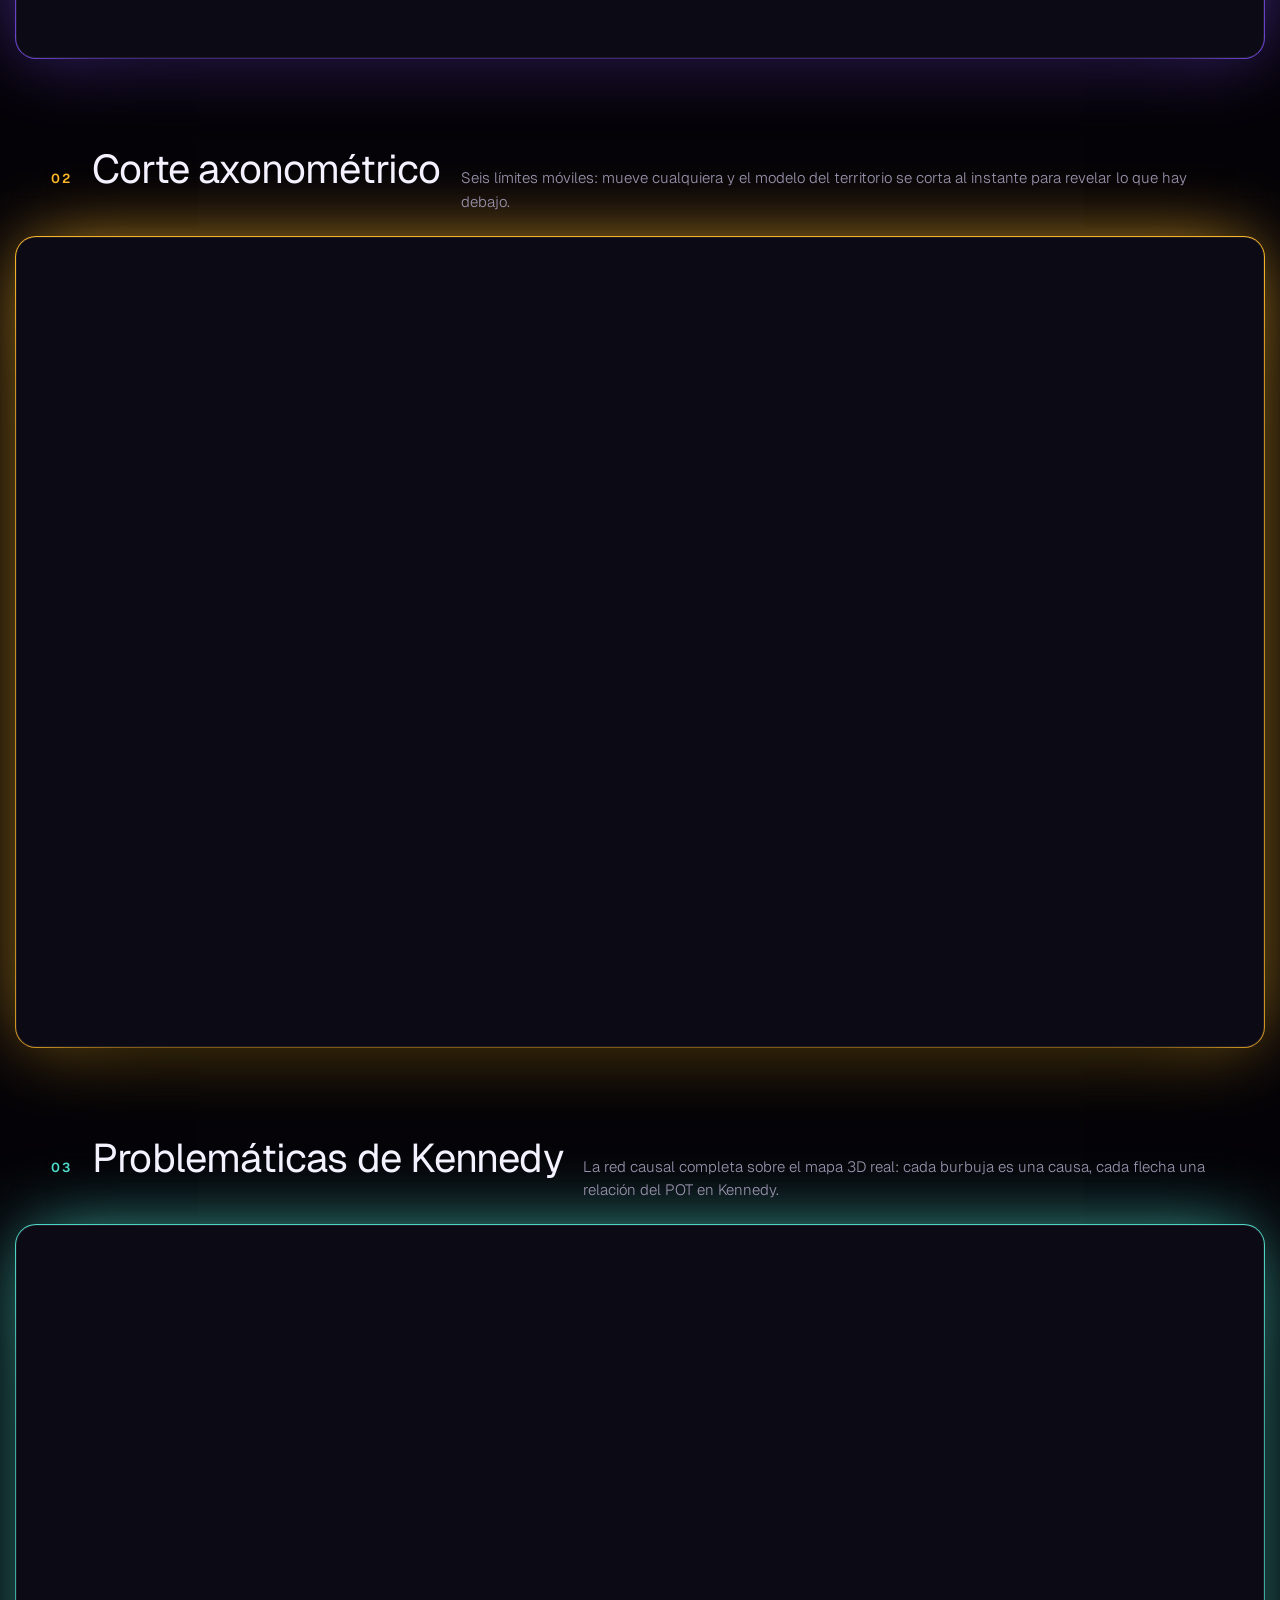
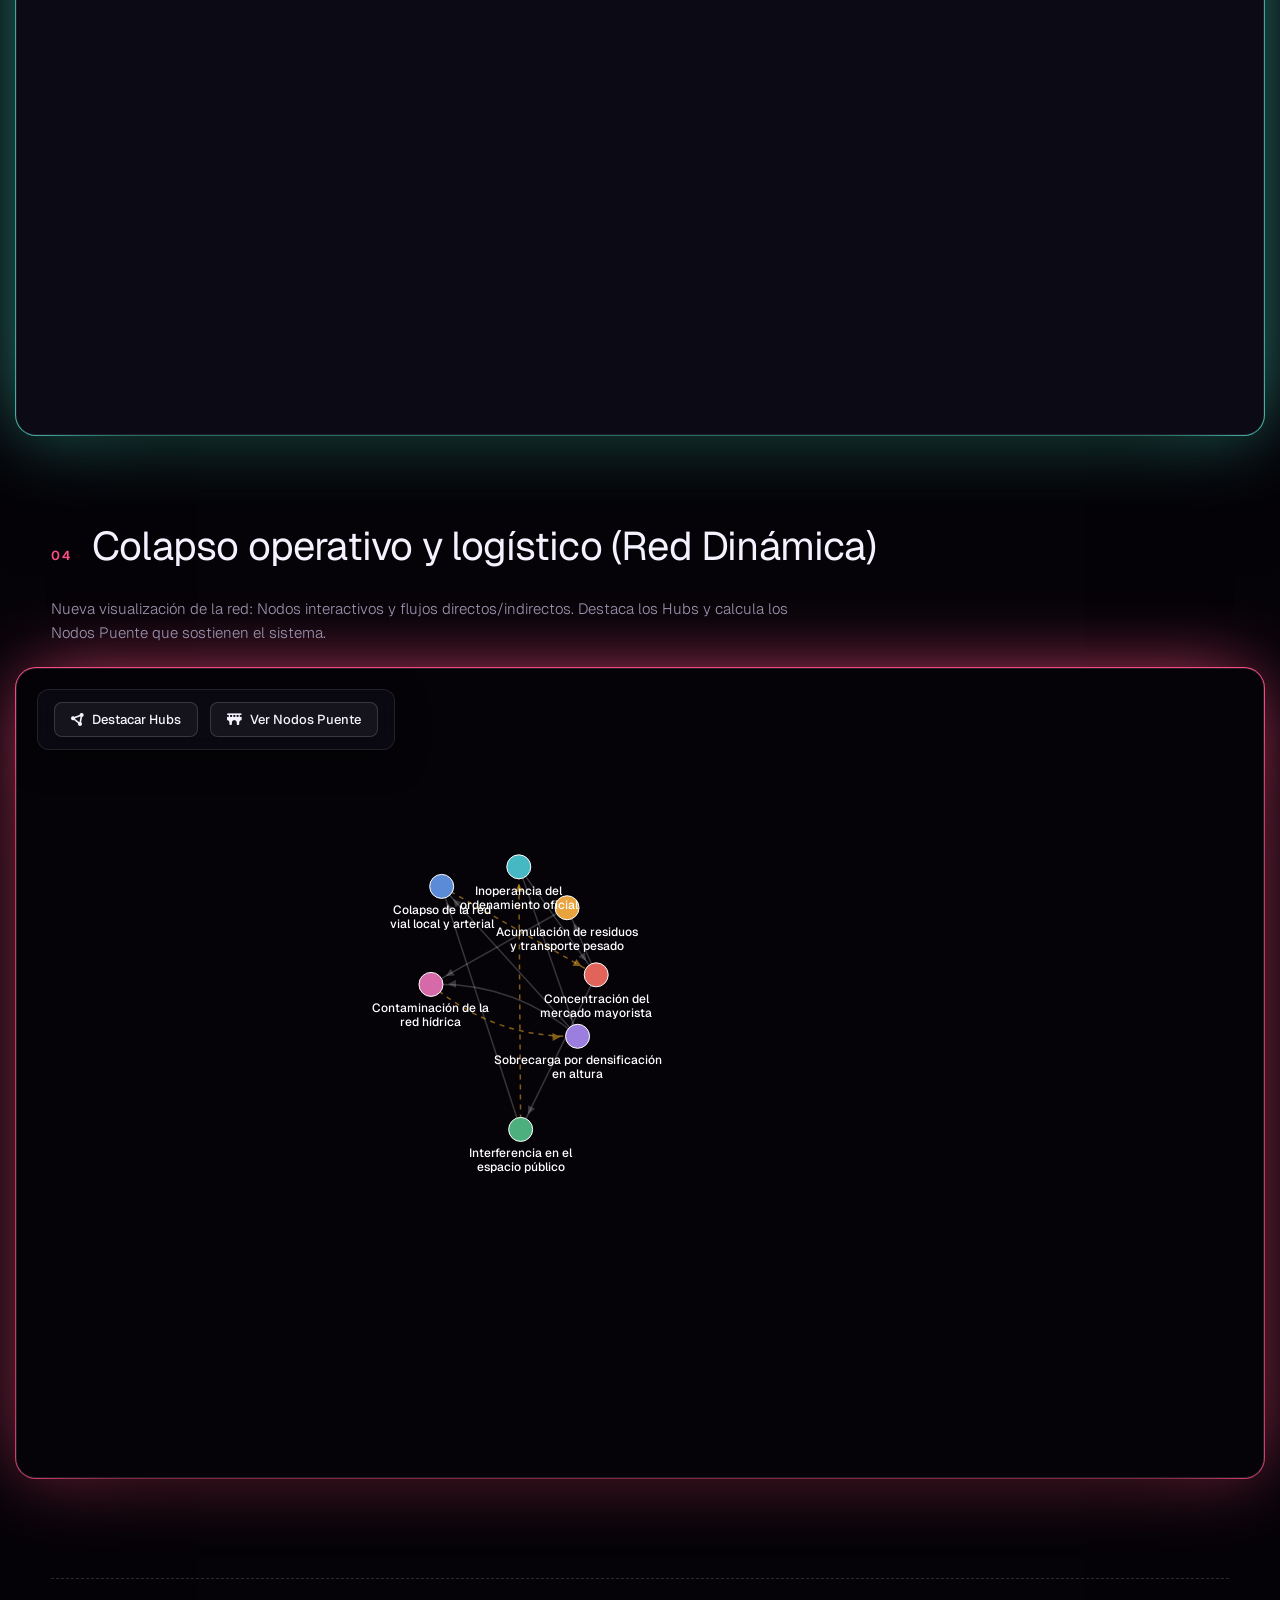
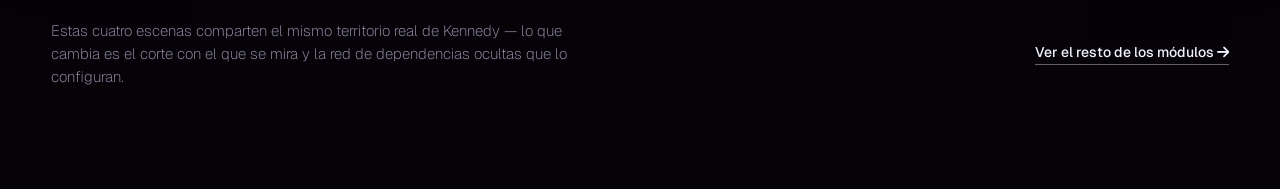
==== commit 9e44caac: "refactor: redesign specific 4-panel layout and network hubs/bridges" ====
--- a/index.html
+++ b/index.html
@@ -1,456 +1,289 @@
 <!DOCTYPE html>
 <html lang="es">
 <head>
-  <meta charset="UTF-8">
-  <meta name="viewport" content="width=device-width, initial-scale=1, viewport-fit=cover">
-  <title>RAPOT · Modelamiento Dinámico · Caso Kennedy</title>
-  <meta name="description" content="Ingeniería inversa al POT de Bogotá y modelamiento dinámico de la ciudad con foco en la localidad de Kennedy. Versión ultra-ligera y dinámica.">
-  <link rel="preconnect" href="https://fonts.googleapis.com">
-  <link rel="preconnect" href="https://fonts.gstatic.com" crossorigin>
-  <link href="https://fonts.googleapis.com/css2?family=Geist:wght@300;400;500;600;700&family=Space+Grotesk:wght@500;600;700&display=swap" rel="stylesheet">
-  <link rel="stylesheet" href="https://cdnjs.cloudflare.com/ajax/libs/font-awesome/6.5.1/css/all.min.css">
-  <link rel="stylesheet" href="style.css">
+<meta charset="UTF-8">
+<meta name="viewport" content="width=device-width, initial-scale=1, viewport-fit=cover">
+<title>Problemas · Kennedy — RAPOT</title>
+<meta name="description" content="Cuatro lecturas axonométricas del colapso operativo y logístico de Kennedy.">
+<link rel="preconnect" href="https://fonts.googleapis.com">
+<link rel="preconnect" href="https://fonts.gstatic.com" crossorigin>
+<link href="https://fonts.googleapis.com/css2?family=Geist:wght@200;400;500;600&display=swap" rel="stylesheet">
+<link rel="stylesheet" href="https://cdnjs.cloudflare.com/ajax/libs/font-awesome/6.5.1/css/all.min.css">
+<style>
+:root{
+  --void: #050308; 
+  --panel: #0c0a14; 
+  --ice: #f4f2ff; 
+  --dim: #9a93ad;
+  --violet: #8052ff; 
+  --amber: #ffb829;
+  --font: 'Geist', ui-sans-serif, system-ui, -apple-system, sans-serif;
+  --pad: clamp(20px, 4vw, 64px);
+}
+*{box-sizing:border-box;margin:0;padding:0}
+html{background:var(--void);scroll-behavior:smooth}
+body{font-family:var(--font);font-weight:200;background:var(--void);color:var(--dim);font-size:17px;line-height:1.55;-webkit-font-smoothing:antialiased}
+a{color:inherit;text-decoration:none}
+button{font:inherit;color:inherit;background:none;border:0;cursor:pointer}
+:focus-visible{outline:2px solid var(--violet);outline-offset:3px}
+.wrap{max-width:1400px;margin:0 auto;padding:0 var(--pad);width:100%}
+
+#cloud{position:absolute;inset:0;width:100%;height:100%;z-index:0;display:block}
+
+/* ---------- nav ---------- */
+.nav{position:fixed;inset:0 0 auto 0;z-index:20;padding-top:env(safe-area-inset-top,0px);transition:background .3s ease, border-bottom 0.3s ease;}
+.nav.solid{background:rgba(5,3,8,.86);backdrop-filter:blur(12px);-webkit-backdrop-filter:blur(12px);border-bottom: 1px solid rgba(255,255,255,0.05);}
+.nav-in{height:76px;display:flex;align-items:center;gap:20px}
+.brand{display:flex;align-items:center;gap:12px;color:var(--ice);font-weight:600;font-size:16px;letter-spacing: 0.03em;}
+.brand svg{width:28px;height:28px}
+.back{margin-left:auto;display:flex;align-items:center;gap:8px;color:var(--dim);font-size:13px;border:1px solid rgba(244,242,255,.16);border-radius:999px;padding:9px 18px;transition:border-color .2s ease,color .2s ease, background 0.2s ease;}
+.back:hover{color:var(--ice);border-color:rgba(244,242,255,.4); background:rgba(255,255,255,0.05);}
+
+/* ---------- hero ---------- */
+.hero{position:relative;z-index:2;padding:120px 0 60px}
+.eyebrow{display:inline-block;font-size:13px;font-weight:600;letter-spacing:.06em;color:var(--amber);background:rgba(255,184,41,0.1);padding:4px 12px;border-radius:99px;opacity:0;animation:pv-rise .6s cubic-bezier(.22,1,.36,1) .05s forwards}
+.hero h1{margin-top:24px;font-weight:400;color:var(--ice);letter-spacing:-.03em;line-height:1.04;
+  font-size:clamp(2.2rem,5vw,4rem);max-width:18ch;opacity:0;animation:pv-rise .7s cubic-bezier(.22,1,.36,1) .14s forwards}
+.hero p{margin-top:20px;max-width:65ch;font-size:18px;font-weight:300;color:var(--dim);opacity:0;animation:pv-rise .7s cubic-bezier(.22,1,.36,1) .26s forwards}
+.scroll-hint{margin-top:40px;display:flex;align-items:center;gap:14px;font-size:13px;color:var(--dim);
+  opacity:0;animation:pv-rise .7s cubic-bezier(.22,1,.36,1) .36s forwards}
+.scroll-hint i{display:block;width:1px;height:48px;background:linear-gradient(var(--amber),transparent);animation:pv-drip 2.2s ease-in-out infinite}
+@keyframes pv-rise{ from{ opacity:0; transform:translateY(14px); } to{ opacity:1; transform:translateY(0); } }
+@keyframes pv-drip{0%{transform:scaleY(0);transform-origin:top}45%{transform:scaleY(1);transform-origin:top}55%{transform:scaleY(1);transform-origin:bottom}100%{transform:scaleY(0);transform-origin:bottom}}
+
+/* ---------- el hilo: rail vertical con un punto por escena ---------- */
+.thread{position:fixed;top:50%;right:32px;transform:translateY(-50%);z-index:15;display:flex;flex-direction:column;align-items:center;gap:0}
+.thread-line{position:absolute;top:14px;bottom:14px;left:50%;width:2px;background:rgba(244,242,255,.08);transform:translateX(-50%); border-radius:2px;}
+.thread-fill{position:absolute;top:14px;left:50%;width:2px;background:linear-gradient(var(--amber),var(--violet));transform:translateX(-50%);height:0%;transition:height .3s ease;border-radius:2px;box-shadow: 0 0 10px var(--violet);}
+.thread-dot{position:relative;z-index:1;width:32px;height:32px;display:flex;align-items:center;justify-content:center;cursor:pointer}
+.thread-dot::before{content:"";width:10px;height:10px;border-radius:50%;background:rgba(244,242,255,.2);transition:all .25s cubic-bezier(.22,1,.36,1);box-shadow:0 0 0 0 transparent}
+.thread-dot:hover::before{background:rgba(244,242,255,.8);transform:scale(1.25)}
+.thread-dot.active::before{background:var(--c,var(--amber));transform:scale(1.5);box-shadow:0 0 16px 3px var(--c,var(--amber))}
+.thread-label{position:absolute;right:42px;top:50%;transform:translateY(-50%);white-space:nowrap;font:500 12px/1 var(--font);
+  letter-spacing:.04em;color:var(--ice);background:rgba(12,10,20,.95);border:1px solid rgba(244,242,255,.14);border-radius:6px;
+  padding:8px 12px;opacity:0;pointer-events:none;transition:opacity .2s ease, transform 0.2s ease; transform:translateY(-50%) translateX(10px);}
+.thread-dot:hover .thread-label{opacity:1; transform:translateY(-50%) translateX(0);}
+@media (max-width:900px){ .thread{display:none} }
+
+/* ---------- secciones de escena ---------- */
+.scene-section{position:relative;min-height:100vh;display:flex;flex-direction:column;justify-content:flex-end;padding-top:60px}
+.scene-head{position:relative;z-index:2;padding:0 var(--pad) 24px;opacity:0;transform:translateY(24px);
+  transition:opacity .7s cubic-bezier(.22,1,.36,1), transform .7s cubic-bezier(.22,1,.36,1)}
+.scene-section.in-view .scene-head{opacity:1;transform:translateY(0)}
+.scene-head-in{max-width:1400px;margin:0 auto;display:flex;align-items:baseline;gap:20px;flex-wrap:wrap}
+.scene-head .n{font:600 13px/1 var(--font);letter-spacing:.15em;color:var(--c,var(--amber))}
+.scene-head h2{font-weight:400;font-size:clamp(1.6rem,3.2vw,2.5rem);letter-spacing:-.02em;color:var(--ice)}
+.scene-head p{flex:1 1 350px;font-size:15px;color:var(--dim);max-width:75ch; font-weight:300;}
+.scene-stage{position:relative;height:min(90vh,980px);min-height:500px;margin:0 16px 20px;border-radius:20px;overflow:hidden;
+  border:1px solid rgba(244,242,255,.08);background:var(--panel);
+  opacity:0;transform:translateY(40px) scale(.96);
+  transition:opacity .8s cubic-bezier(.22,1,.36,1) .05s, transform .8s cubic-bezier(.22,1,.36,1) .05s, box-shadow 1s ease .1s}
+.scene-section.in-view .scene-stage{opacity:1;transform:translateY(0) scale(1);
+  box-shadow:0 50px 100px -30px rgba(0,0,0,.8), 0 0 0 1px var(--c,var(--violet)), 0 0 80px -15px var(--c,var(--violet))}
+.scene-stage iframe{width:100%;height:100%;border:0;display:block;background:var(--panel)}
+@media (max-width:860px){
+  .scene-section{padding-top:40px}
+  .scene-stage{margin:0 12px 12px;height:min(80vh,750px)}
+  .scene-head{padding:0 20px 20px}
+}
+
+/* ---------- cierre ---------- */
+.closing{position:relative;z-index:2;padding:80px var(--pad) 100px}
+.closing .band{max-width:1400px;margin:0 auto;border-top:1px dashed rgba(244,242,255,.16);padding-top:40px;
+  display:flex;justify-content:space-between;gap:24px;flex-wrap:wrap;align-items:center}
+.closing p{max-width:55ch;font-size:15px;color:var(--dim);}
+.closing a.ghost{font-size:14px;color:var(--ice);font-weight:500;border-bottom:1px solid rgba(244,242,255,.4);transition:color 0.2s ease, border-color 0.2s ease;}
+.closing a.ghost:hover{color:var(--amber); border-color:var(--amber);}
+
+@media (prefers-reduced-motion:reduce){
+  html{scroll-behavior:auto}
+  .eyebrow,.hero h1,.hero p,.scroll-hint{animation:none;opacity:1}
+  .scroll-hint i{animation:none}
+  .scene-head,.scene-stage{transition:none;opacity:1;transform:none}
+}
+</style>
 </head>
 <body>
 
-  <!-- BARRA DE NAVEGACIÓN SUPERIOR CON VIEW TRANSITIONS -->
-  <header class="nav" id="mainNav">
-    <div class="wrap nav-inner">
-      <a class="brand" href="#inicio" data-view="inicio" aria-label="Inicio RAPOT">
-        <div class="brand-orb">
-          <svg viewBox="0 0 34 34" aria-hidden="true">
-            <circle cx="17" cy="17" r="15" fill="none" stroke="currentColor" stroke-width="1.2" stroke-opacity=".6"/>
-            <circle cx="17" cy="9" r="3" fill="#4fdccc"/>
-            <circle cx="9" cy="21" r="3" fill="#a9e6ff"/>
-            <circle cx="25" cy="21" r="3" fill="#f2dcaa"/>
-          </svg>
-        </div>
-        <span class="brand-text">RAPOT <span class="brand-badge">KENNEDY</span></span>
-      </a>
-
-      <!-- Pestañas de navegación dinámica -->
-      <nav class="nav-links" id="navLinks" aria-label="Vistas principales">
-        <a href="#inicio" class="nav-link active" data-view="inicio">
-          <i class="fa-solid fa-atom"></i> La Esfera
-        </a>
-        <a href="#relaciones" class="nav-link" data-view="relaciones">
-          <i class="fa-solid fa-arrows-split-up-and-left"></i> Relaciones POT
-        </a>
-        <a href="#kennedy" class="nav-link nav-link-highlight" data-view="kennedy">
-          <i class="fa-solid fa-city"></i> Caso Kennedy
-        </a>
-        <a href="#modulos" class="nav-link" data-view="modulos">
-          <i class="fa-solid fa-layer-group"></i> Módulos
-        </a>
-        <a href="#modelo-propio" class="nav-link" data-view="modelo-propio">
-          <i class="fa-solid fa-sliders"></i> Modelo Propio
-        </a>
-      </nav>
-
-      <div class="nav-actions">
-        <!-- Alternador de sonido FX sutil -->
-        <button type="button" class="btn-icon" id="btnAudioToggle" title="Activar/Silenciar efectos de sonido hápticos" aria-label="Sonido">
-          <i class="fa-solid fa-volume-xmark"></i>
-        </button>
-        <a href="#kennedy" class="btn-aurora" data-view="kennedy">
-          <span>Explorar Kennedy</span>
-          <i class="fa-solid fa-arrow-right"></i>
-        </a>
-      </div>
-    </div>
-  </header>
-
-  <!-- CONTENEDOR PRINCIPAL DE VISTAS DINÁMICAS (SPA) -->
-  <main id="appContainer">
-
-    <!-- ========================================== -->
-    <!-- VISTA 1: HERO & ESFERA 3D INTERACTIVA     -->
-    <!-- ========================================== -->
-    <section class="view-panel active" id="view-inicio">
-      <div class="scene">
-        <!-- Columna de historia interactiva -->
-        <div class="story">
-          <div class="step hero" data-step="0">
-            <span class="eyebrow"><i class="fa-solid fa-dna"></i> INGENIERÍA INVERSA AL MODELO OFICIAL</span>
-            <h1>Una ciudad que <span class="text-aurora">no cabe</span> en el POT.</h1>
-            <p class="lead">
-              Reconstruimos el modelo de ciudad que propone el POT de Bogotá a partir de sus 38 componentes,
-              la forma en que los descompone en 4 estructuras y los desequilibrios reales que oculta la norma.
-            </p>
-
-            <div class="hero-stats-banner">
-              <div class="stat-box">
-                <span class="stat-num" data-counter="38">38</span>
-                <span class="stat-label">Componentes oficiales</span>
-              </div>
-              <div class="stat-box">
-                <span class="stat-num" data-counter="4">4</span>
-                <span class="stat-label">Estructuras</span>
-              </div>
-              <div class="stat-box">
-                <span class="stat-num" data-counter="6">6</span>
-                <span class="stat-label">Relaciones explícitas</span>
-              </div>
-            </div>
-
-            <!-- Selector de fases de la esfera -->
-            <div class="orb-phase-controller">
-              <span class="phase-title">Fases del análisis:</span>
-              <div class="phase-buttons">
-                <button type="button" class="phase-btn active" data-phase="0">
-                  <span class="phase-num">0</span> Toda la Ciudad
-                </button>
-                <button type="button" class="phase-btn" data-phase="1">
-                  <span class="phase-num">1</span> Descompone
-                </button>
-                <button type="button" class="phase-btn" data-phase="2">
-                  <span class="phase-num">2</span> Organiza
-                </button>
-                <button type="button" class="phase-btn" data-phase="3">
-                  <span class="phase-num">3</span> Prioriza
-                </button>
-              </div>
-            </div>
-
-            <div class="actions">
-              <button type="button" class="btn-kelp" id="btnNextPhase">
-                <span>Siguiente paso de la esfera</span>
-                <i class="fa-solid fa-play"></i>
-              </button>
-              <a href="#kennedy" class="link-quiet" data-view="kennedy">Ir directo a Kennedy →</a>
-            </div>
-          </div>
-
-          <!-- Pasos explicativos enlazados a la esfera -->
-          <div class="step-card" id="stepExplain">
-            <div class="step-badge" id="stepBadge">Fase 0 de 3</div>
-            <h3 id="stepTitle">Bogotá integrada como un solo sistema</h3>
-            <p id="stepDesc">
-              Gira la esfera 3D arrastrando con el cursor o el dedo. Cada partícula representa un elemento del territorio que el POT reconoce.
-            </p>
-            <div class="structure-legend" id="orbLegend"></div>
-          </div>
-        </div>
-
-        <!-- Columna de la Esfera 3D Interactiva -->
-        <div class="stage">
-          <div class="orb-viewport">
-            <canvas id="orbCanvas"></canvas>
-            <div class="orb-hint">
-              <i class="fa-solid fa-hand-pointer"></i> Arrastra para rotar en 3D · Pasa el cursor sobre los componentes
-            </div>
-            <!-- Tooltip flotante de componente -->
-            <div class="orb-tooltip" id="orbTooltip">
-              <strong id="tipName">Componente</strong>
-              <span id="tipStruct">Estructura</span>
-            </div>
-          </div>
-        </div>
-      </div>
-    </section>
-
-    <!-- ========================================== -->
-    <!-- VISTA 2: RELACIONES DEL POT Y CITAS       -->
-    <!-- ========================================== -->
-    <section class="view-panel" id="view-relaciones">
-      <div class="wrap section-pad">
-        <div class="sec-head">
-          <div>
-            <span class="eyebrow"><i class="fa-solid fa-quote-left"></i> EVIDENCIA TEXTUAL VERBATIM</span>
-            <h2>Seis relaciones, en palabras del plan</h2>
-          </div>
-          <p>
-            Ninguna conexión está inventada: cada flecha que cose el modelo surge de una frase literal extraída del documento
-            del POT "Bogotá Reverdece 2022-2035". Aquí puedes filtrar y contrastar la evidencia.
-          </p>
-        </div>
-
-        <!-- Filtros de relaciones -->
-        <div class="rel-filter-bar">
-          <button type="button" class="filter-chip active" data-rel-filter="all">Todas las 6 relaciones</button>
-          <button type="button" class="filter-chip" data-rel-filter="eep">Involucra Ecológica (EEP)</button>
-          <button type="button" class="filter-chip" data-rel-filter="efc">Involucra Cuidado (EFC)</button>
-          <button type="button" class="filter-chip" data-rel-filter="eseci">Involucra Socioeconómica (ESECI)</button>
-          <button type="button" class="filter-chip" data-rel-filter="eip">Involucra Patrimonios (EIP)</button>
-        </div>
-
-        <!-- Tarjetas dinámicas de relaciones -->
-        <div class="rels-grid" id="relsGrid"></div>
-
-        <!-- Revelación crítica -->
-        <div class="callout-box">
-          <div class="callout-icon"><i class="fa-solid fa-triangle-exclamation"></i></div>
-          <div class="callout-content">
-            <h4>Hallazgo crítico de ingeniería inversa</h4>
-            <p>
-              Tres de las seis relaciones salen de la <strong>Estructura Integradora de Patrimonios</strong> y tres llegan a la
-              <strong>Estructura Socioeconómica</strong>. Sin embargo, la Estructura Socioeconómica <em>recibe de todas pero no emite ninguna relación de reciprocidad</em>.
-              El POT modela la economía como un receptor de beneficios pero no le exige devolver resiliencia al sistema ambiental ni al cuidado.
-            </p>
-          </div>
-        </div>
-      </div>
-    </section>
-
-    <!-- ========================================== -->
-    <!-- VISTA 3: CASO KENNEDY (SIMULACIÓN VIVA)   -->
-    <!-- ========================================== -->
-    <section class="view-panel" id="view-kennedy">
-      <div class="wrap section-pad">
-        <div class="sec-head">
-          <div>
-            <span class="eyebrow text-gold"><i class="fa-solid fa-location-dot"></i> TERRITORIO PRIORITARIO EN MODELAMIENTO</span>
-            <h2>Kennedy: La ciudad real frente al plano</h2>
-          </div>
-          <p>
-            Kennedy es el laboratorio donde colapsan las suposiciones estáticas del POT. Con más de 1.2 millones de habitantes,
-            la central de abastos más grande del país y dos humedales en crisis, aquí puedes interactuar con tres simuladores dinámicos.
-          </p>
-        </div>
-
-        <!-- Selector de simulaciones de Kennedy -->
-        <div class="kennedy-tabs">
-          <button type="button" class="ktab active" data-ktab="corabastos">
-            <i class="fa-solid fa-truck-ramp-box"></i>
-            <div>
-              <strong>1. Corabastos y Flujos</strong>
-              <small>Logística, sobrecarga y residuos</small>
-            </div>
-          </button>
-          <button type="button" class="ktab" data-ktab="acustica">
-            <i class="fa-solid fa-volume-high"></i>
-            <div>
-              <strong>2. Ruido vs. Fauna</strong>
-              <small>Humedales El Burro y La Vaca</small>
-            </div>
-          </button>
-          <button type="button" class="ktab" data-ktab="causal">
-            <i class="fa-solid fa-diagram-project"></i>
-            <div>
-              <strong>3. Red Causal de Sobrecarga</strong>
-              <small>Bucles de realimentación sistémica</small>
-            </div>
-          </button>
-        </div>
-
-        <!-- SUB-PANEL 1: CORABASTOS -->
-        <div class="kpanel active" id="kpanel-corabastos">
-          <div class="kpanel-grid">
-            <div class="kpanel-canvas-wrap">
-              <div class="kpanel-header">
-                <span><i class="fa-solid fa-satellite"></i> Visualizador Dinámico de Cargas · Corabastos</span>
-                <span class="status-live">● EN VIVO</span>
-              </div>
-              <canvas id="corabastosCanvas" width="800" height="480"></canvas>
-              <div class="corabastos-controls">
-                <button type="button" class="c-time-btn active" data-shift="madrugada">02:00 AM (Cargue pesado)</button>
-                <button type="button" class="c-time-btn" data-shift="manana">08:00 AM (Distribución y compras)</button>
-                <button type="button" class="c-time-btn" data-shift="tarde">02:00 PM (Saturación y residuos)</button>
-              </div>
-            </div>
-            <div class="kpanel-sidebar">
-              <h3>El colapso metabólico de Corabastos</h3>
-              <p>
-                El POT clasifica a Corabastos simplemente como un equipamiento de abastecimiento (ESECI). No modela los 12.000 camiones diarios,
-                las 75 toneladas de desechos orgánicos en descomposición ni la congestión que bloquea el eje Tintal–Américas.
-              </p>
-              <div class="metric-meter">
-                <div class="meter-label">
-                  <span>Saturación de vías perimetrales</span>
-                  <strong id="metricSat">88%</strong>
-                </div>
-                <div class="meter-bar"><div class="meter-fill fill-warn" id="fillSat" style="width:88%"></div></div>
-              </div>
-              <div class="metric-meter">
-                <div class="meter-label">
-                  <span>Acumulación de residuos en espacio público</span>
-                  <strong id="metricRes">65 Ton/día</strong>
-                </div>
-                <div class="meter-bar"><div class="meter-fill fill-danger" id="fillRes" style="width:75%"></div></div>
-              </div>
-              <div class="kpanel-quote">
-                &ldquo;El plano fija un polígono para el mercado, pero el flujo real desborda 4 kilómetros a la redonda y asfixia a la comunidad.&rdquo;
-              </div>
-            </div>
-          </div>
-        </div>
-
-        <!-- SUB-PANEL 2: RUIDO Y HUMEDALES -->
-        <div class="kpanel" id="kpanel-acustica">
-          <div class="kpanel-grid">
-            <div class="kpanel-canvas-wrap">
-              <div class="kpanel-header">
-                <span><i class="fa-solid fa-wave-square"></i> Dispersión Acústica vs. Aves y Fauna en Humedales</span>
-              </div>
-              <canvas id="acusticaCanvas" width="800" height="480"></canvas>
-              <div class="slider-row">
-                <label for="noiseSlider"><i class="fa-solid fa-volume-high"></i> Nivel de Tráfico Vehicular (Av. Cali / Av. Américas):</label>
-                <input type="range" id="noiseSlider" min="45" max="95" value="78" step="1">
-                <span class="slider-val" id="noiseVal">78 dB</span>
-              </div>
-            </div>
-            <div class="kpanel-sidebar">
-              <h3>La barrera invisible del sonido</h3>
-              <p>
-                Los humedales <strong>El Burro</strong> y <strong>La Vaca</strong> están seccionados por la Av. Ciudad de Cali y la Av. Américas.
-                El POT los declara reserva ambiental protegida, pero tolera niveles de ruido superiores a 75 dB que ahuyentan especies endémicas
-                (como la Tingua Bogotana) y desintegran los corredores ecológicos.
-              </p>
-              <div class="metric-meter">
-                <div class="meter-label">
-                  <span>Estrés bioacústico en el humedal</span>
-                  <strong id="faunaStress">Crítico (Alto)</strong>
-                </div>
-                <div class="meter-bar"><div class="meter-fill fill-danger" id="fillStress" style="width:82%"></div></div>
-              </div>
-              <div class="metric-meter">
-                <div class="meter-label">
-                  <span>Índice de permanencia de aves</span>
-                  <strong id="faunaIndex">32%</strong>
-                </div>
-                <div class="meter-bar"><div class="meter-fill fill-warn" id="fillIndex" style="width:32%"></div></div>
-              </div>
-            </div>
-          </div>
-        </div>
-
-        <!-- SUB-PANEL 3: RED CAUSAL -->
-        <div class="kpanel" id="kpanel-causal">
-          <div class="causal-wrap">
-            <div class="causal-header">
-              <h3>Red Causal Dinámica: El bucle de sobrecarga en Kennedy</h3>
-              <p>Pasa el cursor sobre cada nodo para seguir las cadenas causales de realimentación y observar cómo se transmiten los impactos.</p>
-            </div>
-            <div class="causal-board" id="causalBoard"></div>
-          </div>
-        </div>
-
-      </div>
-    </section>
-
-    <!-- ========================================== -->
-    <!-- VISTA 4: MÓDULOS DE RAPOT                 -->
-    <!-- ========================================== -->
-    <section class="view-panel" id="view-modulos">
-      <div class="wrap section-pad">
-        <div class="sec-head">
-          <div>
-            <span class="eyebrow"><i class="fa-solid fa-cubes"></i> ECOSISTEMA DE MODELAMIENTO</span>
-            <h2>Los módulos de investigación</h2>
-          </div>
-          <p>
-            Del inventario de normas a la formulación de modelos dinámicos propios. Navega directamente a cada uno de los módulos
-            desarrollados por el equipo de ingeniería inversa.
-          </p>
-        </div>
-
-        <div class="mod-groups-container" id="modGroups"></div>
-      </div>
-    </section>
-
-    <!-- ========================================== -->
-    <!-- VISTA 5: MODELO PROPIO (SISTEMA DE CUIDADO)-->
-    <!-- ========================================== -->
-    <section class="view-panel" id="view-modelo-propio">
-      <div class="wrap section-pad">
-        <div class="sec-head">
-          <div>
-            <span class="eyebrow text-aurora"><i class="fa-solid fa-heart-pulse"></i> HIPÓTESIS ALTERNATIVA</span>
-            <h2>La ciudad como sistema de cuidado mutuo</h2>
-          </div>
-          <p>
-            Frente al POT reduccionista proponemos un modelo dinámico donde la ciudad equilibra sus cuatro dimensiones.
-            Ajusta las intensidades y observa cómo la arquitectura relacional se autorregula.
-          </p>
-        </div>
-
-        <div class="propio-grid">
-          <div class="sliders-card">
-            <h3>Intensidades del Sistema</h3>
-            <div class="prop-slider-group">
-              <div class="prop-slider-header">
-                <span style="color:#4fdccc"><i class="fa-solid fa-leaf"></i> 1. Estructura Ecológica</span>
-                <strong id="valEep">75%</strong>
-              </div>
-              <input type="range" class="prop-range range-eep" id="rangeEep" min="10" max="100" value="75">
-            </div>
-
-            <div class="prop-slider-group">
-              <div class="prop-slider-header">
-                <span style="color:#a9e6ff"><i class="fa-solid fa-people-roof"></i> 2. Redes de Cuidado y Salud</span>
-                <strong id="valEfc">85%</strong>
-              </div>
-              <input type="range" class="prop-range range-efc" id="rangeEfc" min="10" max="100" value="85">
-            </div>
-
-            <div class="prop-slider-group">
-              <div class="prop-slider-header">
-                <span style="color:#f2dcaa"><i class="fa-solid fa-hand-holding-dollar"></i> 3. Economía Circular</span>
-                <strong id="valEseci">60%</strong>
-              </div>
-              <input type="range" class="prop-range range-eseci" id="rangeEseci" min="10" max="100" value="60">
-            </div>
-
-            <div class="prop-slider-group">
-              <div class="prop-slider-header">
-                <span style="color:#f1b9ff"><i class="fa-solid fa-landmark-dome"></i> 4. Patrimonio Comunitario</span>
-                <strong id="valEip">70%</strong>
-              </div>
-              <input type="range" class="prop-range range-eip" id="rangeEip" min="10" max="100" value="70">
-            </div>
-
-            <div class="prop-actions">
-              <button type="button" class="btn-aurora" id="btnEquilibrar">
-                <i class="fa-solid fa-wand-magic-sparkles"></i> Equilibrar automáticamente
-              </button>
-            </div>
-          </div>
-
-          <div class="radar-card">
-            <h3>Respuesta Sistémica Emergente</h3>
-            <canvas id="propioRadar" width="450" height="380"></canvas>
-            <div class="radar-kpis">
-              <div class="rkpi">
-                <span class="rkpi-val" id="kpiResiliencia">82%</span>
-                <span class="rkpi-lbl">Resiliencia Climática</span>
-              </div>
-              <div class="rkpi">
-                <span class="rkpi-val" id="kpiEquidad">78%</span>
-                <span class="rkpi-lbl">Equidad Territorial</span>
-              </div>
-              <div class="rkpi">
-                <span class="rkpi-val" id="kpiConectividad">88%</span>
-                <span class="rkpi-lbl">Conectividad Urbana</span>
-              </div>
-            </div>
-          </div>
-        </div>
-      </div>
-    </section>
-
-  </main>
-
-  <!-- PIE DE PÁGINA ELEGANTE -->
-  <footer class="footer">
-    <div class="wrap footer-inner">
-      <div class="footer-col">
-        <span class="footer-title">RAPOT · Caso Kennedy</span>
-        <p>Ingeniería inversa al Plan de Ordenamiento Territorial de Bogotá (Decreto 555 de 2021). Código abierto y ligero.</p>
-      </div>
-      <div class="footer-links">
-        <a href="https://github.com/anasoficasca-code/Kennedy" target="_blank" rel="noopener">
-          <i class="fa-brands fa-github"></i> Repositorio GitHub
-        </a>
-        <a href="https://anasoficasca-code.github.io/modelamiento2/v2.html" target="_blank" rel="noopener">
-          <i class="fa-solid fa-arrow-up-right-from-square"></i> Versión v2 original
-        </a>
-      </div>
-    </div>
-  </footer>
-
-  <!-- Scripts modulares -->
-  <script src="orb.js"></script>
-  <script src="kennedy.js"></script>
-  <script src="app.js"></script>
+<header class="nav" id="nav">
+  <div class="wrap nav-in">
+    <a class="brand" href="https://anasoficasca-code.github.io/modelamiento2/v2.html" aria-label="RAPOT">
+      <svg viewBox="0 0 34 34" aria-hidden="true"><circle cx="17" cy="17" r="16" fill="none" stroke="#ffb829" stroke-opacity=".5" stroke-width="1.2"/><circle cx="17" cy="9" r="3" fill="#f4f2ff"/><circle cx="10" cy="21" r="3" fill="#f4f2ff"/><circle cx="24" cy="21" r="3" fill="#f4f2ff"/></svg>
+      RAPOT KENNEDY
+    </a>
+    <a class="back" href="https://anasoficasca-code.github.io/modelamiento2/v2.html"><i class="fa-solid fa-arrow-left"></i> Volver al Modelo Completo</a>
+  </div>
+</header>
+
+<section class="hero">
+  <canvas id="cloud" aria-hidden="true"></canvas>
+  <div class="wrap" style="position:relative">
+    <p class="eyebrow">TERRITORIO KENNEDY</p>
+    <h1>Un territorio que ya no alcanza a sostener su propio modelo de ocupación.</h1>
+    <p>Cuatro lecturas del mismo lugar, cada una desde su propio corte axonométrico. Baja para recorrerlas a pantalla completa y descubre la red dinámica de flujos.</p>
+    <div class="scroll-hint"><i aria-hidden="true"></i>Baja para recorrer las escenas</div>
+  </div>
+</section>
+
+<main id="scenes"></main>
+
+<nav class="thread" id="thread" aria-label="Escenas">
+  <span class="thread-line"></span>
+  <span class="thread-fill" id="threadFill"></span>
+</nav>
+
+<section class="closing">
+  <div class="band">
+    <p>Estas cuatro escenas comparten el mismo territorio real de Kennedy — lo que cambia es el corte con el que se mira y la red de dependencias ocultas que lo configuran.</p>
+    <a class="ghost" href="https://anasoficasca-code.github.io/modelamiento2/v2.html#modulos">Ver el resto de los módulos <i class="fa-solid fa-arrow-right"></i></a>
+  </div>
+</section>
+
+<script>
+(function(){
+'use strict';
+
+// 1. Array de escenas dinámicas. 
+// Las primeras 3 vienen de modelamiento2 (axonometrías originales).
+// La 4ª apunta a nuestro nuevo "network.html" local y ultra-ligero.
+var SCENES = [
+  { c:'#8052ff', n:'01', t:'Simulación 3D de tránsito', href:'https://anasoficasca-code.github.io/modelamiento2/modulo-08-3d.html',
+    d:'El flujo vehicular corriendo en vivo sobre la malla vial real de Kennedy — arrastra para girar, rueda para zoom.' },
+  { c:'#ffb829', n:'02', t:'Corte axonométrico', href:'https://anasoficasca-code.github.io/modelamiento2/modulo-10-corte.html',
+    d:'Seis límites móviles: mueve cualquiera y el modelo del territorio se corta al instante para revelar lo que hay debajo.' },
+  { c:'#4fdccc', n:'03', t:'Problemáticas de Kennedy', href:'https://anasoficasca-code.github.io/modelamiento2/modulo-12-problemas.html',
+    d:'La red causal completa sobre el mapa 3D real: cada burbuja es una causa, cada flecha una relación del POT en Kennedy.' },
+  { c:'#ff4d82', n:'04', t:'Colapso operativo y logístico (Red Dinámica)', href:'network.html',
+    d:'Nueva visualización de la red: Nodos interactivos y flujos directos/indirectos. Destaca los Hubs y calcula los Nodos Puente que sostienen el sistema.' }
+];
+
+/* ================= construir las secciones y el hilo ================= */
+var scenesEl = document.getElementById('scenes');
+var threadEl = document.getElementById('thread');
+var threadHtml = '<span class="thread-line"></span><span class="thread-fill" id="threadFill"></span>';
+var scenesHtml = '';
+
+SCENES.forEach(function(s, i){
+  var id = 'sc-'+i;
+  // Panel de escena
+  scenesHtml += '<section class="scene-section" id="'+id+'" style="--c:'+s.c+'">'+
+    '<div class="scene-head"><div class="scene-head-in">'+
+    '<span class="n">'+s.n+'</span><h2>'+s.t+'</h2><p>'+s.d+'</p>'+
+    '</div></div>'+
+    '<div class="scene-stage"><iframe data-src="'+s.href+'" title="'+s.t+'" loading="lazy"></iframe></div>'+
+    '</section>';
+  
+  // Punto en el hilo de navegación lateral
+  threadHtml += '<a href="#'+id+'" class="thread-dot" data-idx="'+i+'" style="--c:'+s.c+'" aria-label="Escena '+s.n+'">'+
+    '<span class="thread-label">'+s.t+'</span></a>';
+});
+
+scenesEl.innerHTML = scenesHtml;
+threadEl.innerHTML = threadHtml;
+
+/* ================= intersection observer para revelar & cargar iframes ================= */
+var sections = [].slice.call(document.querySelectorAll('.scene-section'));
+var dots = [].slice.call(document.querySelectorAll('.thread-dot'));
+var threadFill = document.getElementById('threadFill');
+var activeIdx = -1;
+
+var obs = new IntersectionObserver(function(entries){
+  entries.forEach(function(e){
+    var el = e.target;
+    if (e.isIntersecting){
+      el.classList.add('in-view');
+      // Lazy load del iframe
+      var iframe = el.querySelector('iframe');
+      if (iframe && !iframe.src) {
+        iframe.src = iframe.getAttribute('data-src');
+      }
+    }
+  });
+}, { threshold: [0, 0.15, 0.4, 1] });
+
+sections.forEach(function(sec){ obs.observe(sec); });
+
+/* ================= scroll & hilo de navegación ================= */
+var nav = document.getElementById('nav');
+
+function onScroll(){
+  var scrollY = window.scrollY;
+  var wh = window.innerHeight;
+  nav.classList.toggle('solid', scrollY > 40);
+
+  // Determinar qué sección está activa (la que domina la pantalla)
+  var mid = scrollY + wh * 0.6;
+  var found = -1;
+  sections.forEach(function(sec, i){
+    var top = sec.offsetTop, bottom = top + sec.offsetHeight;
+    if (mid >= top && mid <= bottom) found = i;
+  });
+  
+  if (found === -1 && scrollY < wh*0.5) found = 0; // Hero area = focus scene 0
+  if (found !== activeIdx && found >= 0) {
+    activeIdx = found;
+    dots.forEach(function(d, i){ d.classList.toggle('active', i === activeIdx); });
+    
+    // Animar la línea de progreso
+    if (dots.length > 1) {
+      var pct = (activeIdx / (dots.length - 1)) * 100;
+      threadFill.style.height = pct + '%';
+    }
+  }
+}
+window.addEventListener('scroll', onScroll, {passive:true});
+window.addEventListener('resize', onScroll, {passive:true});
+onScroll();
+
+/* ================= animación atmosférica (nube de puntos) ================= */
+var canvas = document.getElementById('cloud');
+if (canvas) {
+  var ctx = canvas.getContext('2d');
+  var W, H, dpr;
+  var pts = [];
+  var reduce = window.matchMedia('(prefers-reduced-motion: reduce)').matches;
+  
+  function resizeCloud(){
+    var r = canvas.getBoundingClientRect();
+    dpr = Math.min(window.devicePixelRatio||1, 2);
+    W = r.width; H = r.height;
+    canvas.width = W*dpr; canvas.height = H*dpr;
+    ctx.setTransform(dpr,0,0,dpr,0,0);
+  }
+  window.addEventListener('resize', resizeCloud);
+  resizeCloud();
+
+  for(var i=0;i<(reduce?30:70);i++) {
+    pts.push({
+      x: Math.random()*100, y: Math.random()*100,
+      s: Math.random()*1.5 + 0.5,
+      vx: (Math.random()-0.5)*0.1, vy: (Math.random()-0.5)*0.1,
+      a: Math.random()*Math.PI*2
+    });
+  }
+
+  function frame(){
+    ctx.clearRect(0,0,W,H);
+    ctx.fillStyle = 'rgba(244,242,255,0.15)';
+    pts.forEach(function(p){
+      p.x += p.vx; p.y += p.vy;
+      if (p.x < 0) p.x = 100; if (p.x > 100) p.x = 0;
+      if (p.y < 0) p.y = 100; if (p.y > 100) p.y = 0;
+      var px = W * (p.x/100);
+      var py = H * (p.y/100);
+      var op = 0.4 + 0.3 * Math.sin(Date.now()*0.001 + p.a);
+      ctx.globalAlpha = op;
+      ctx.beginPath();
+      ctx.arc(px, py, p.s, 0, Math.PI*2);
+      ctx.fill();
+    });
+    ctx.globalAlpha = 1;
+    if(!reduce) requestAnimationFrame(frame);
+  }
+  if(!reduce) requestAnimationFrame(frame); else frame();
+}
+
+})();
+</script>
 </body>
 </html>
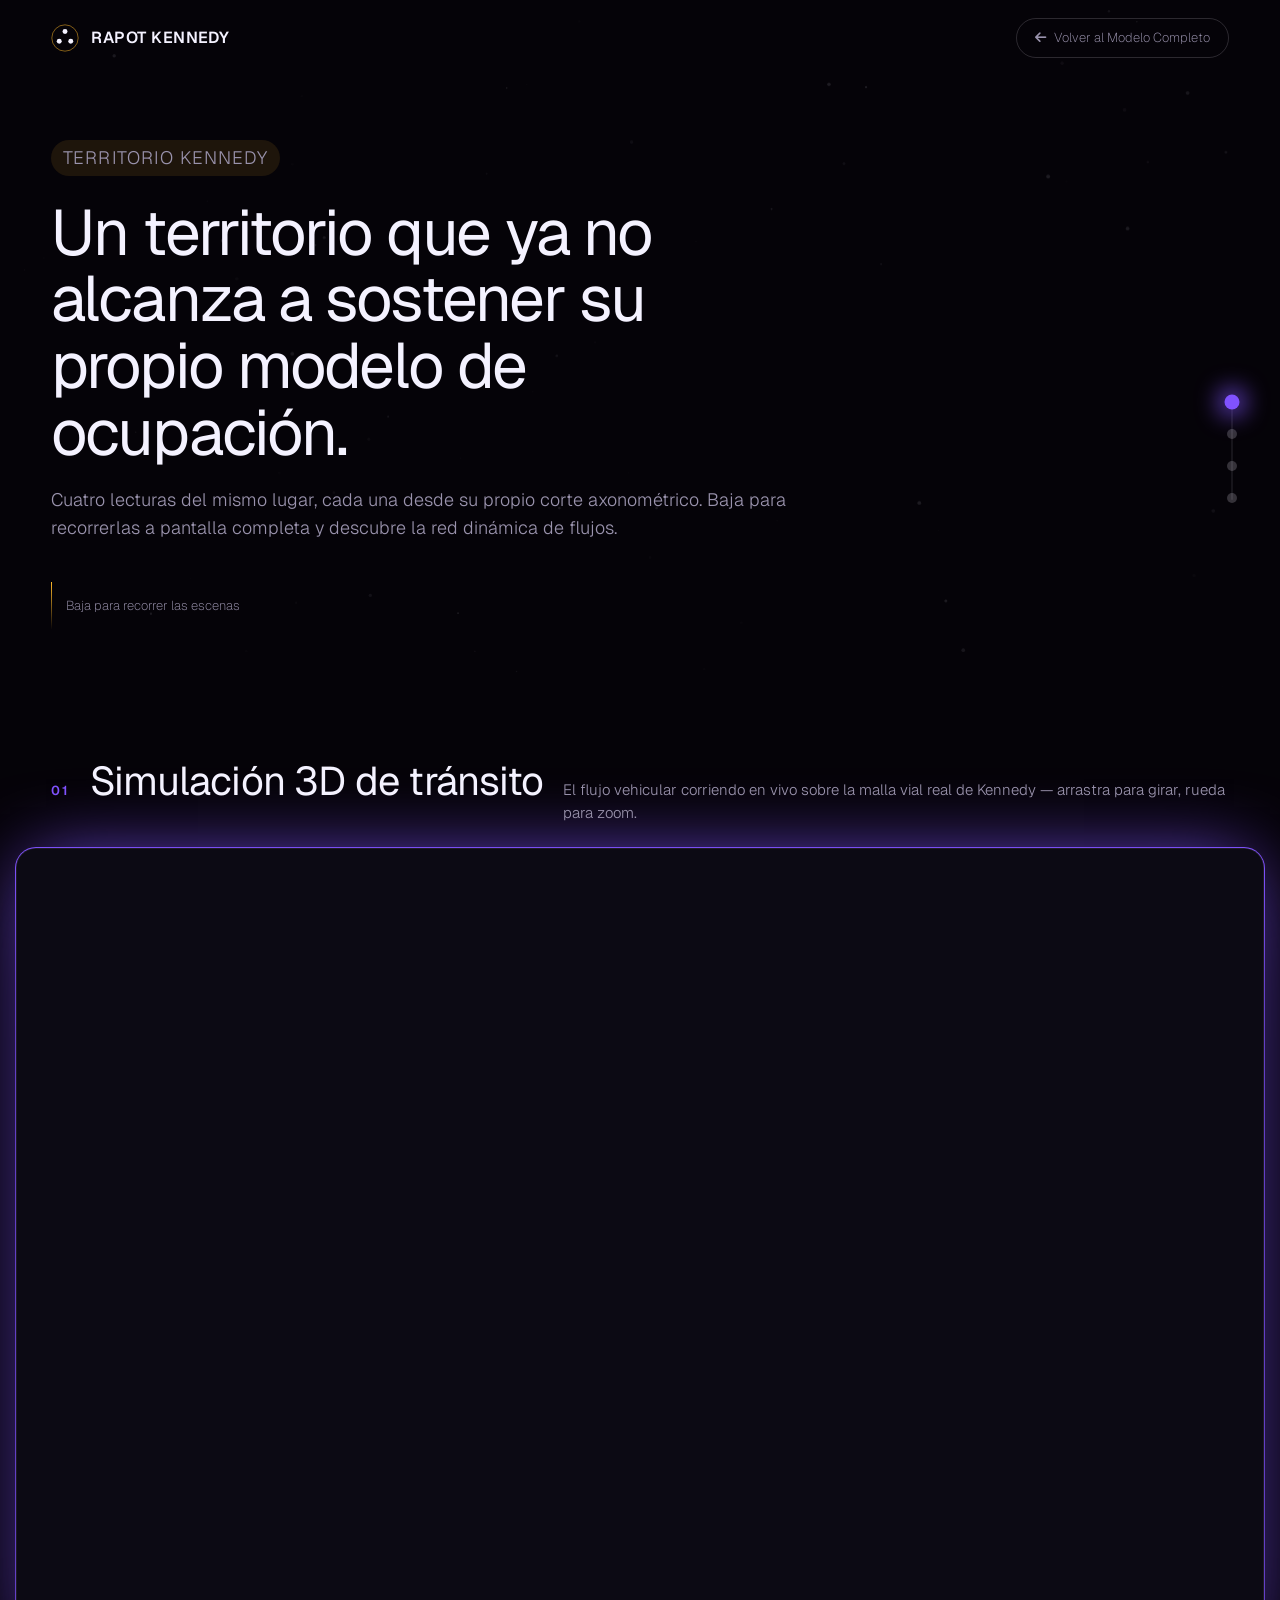
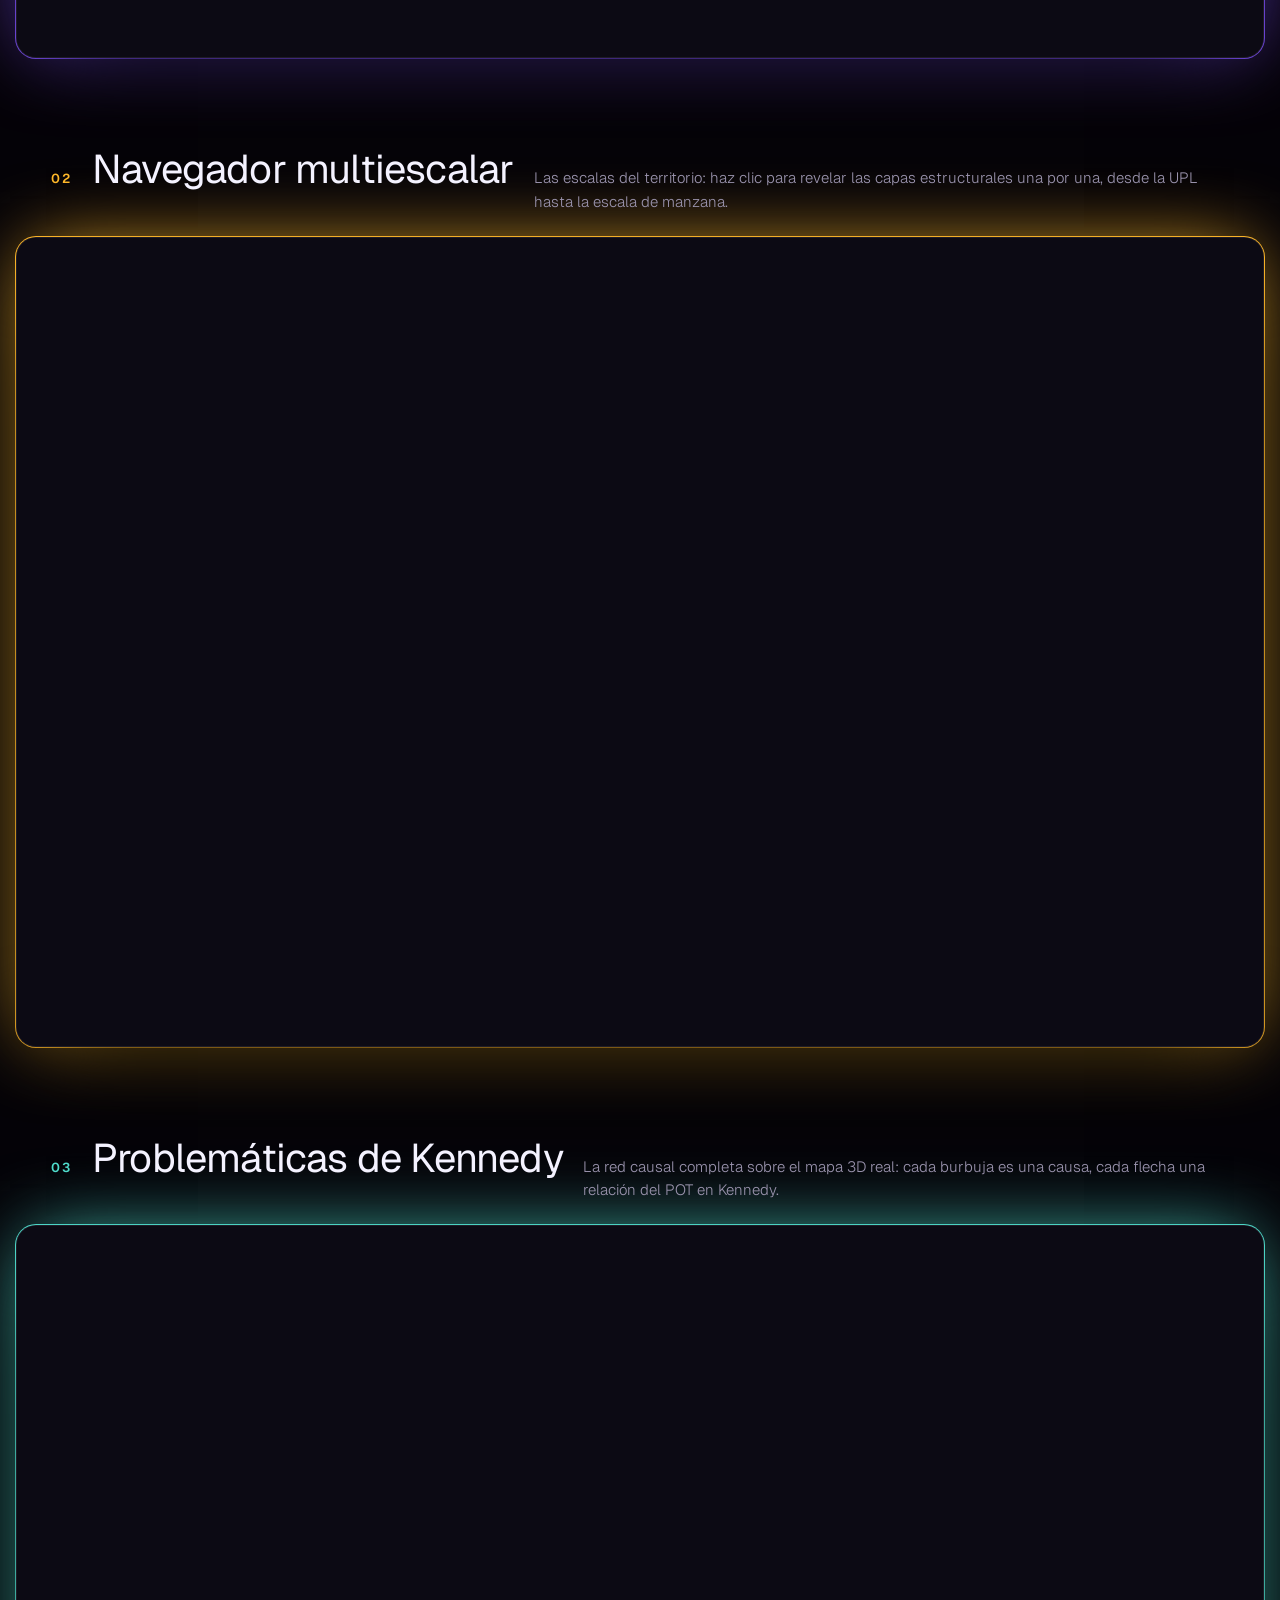
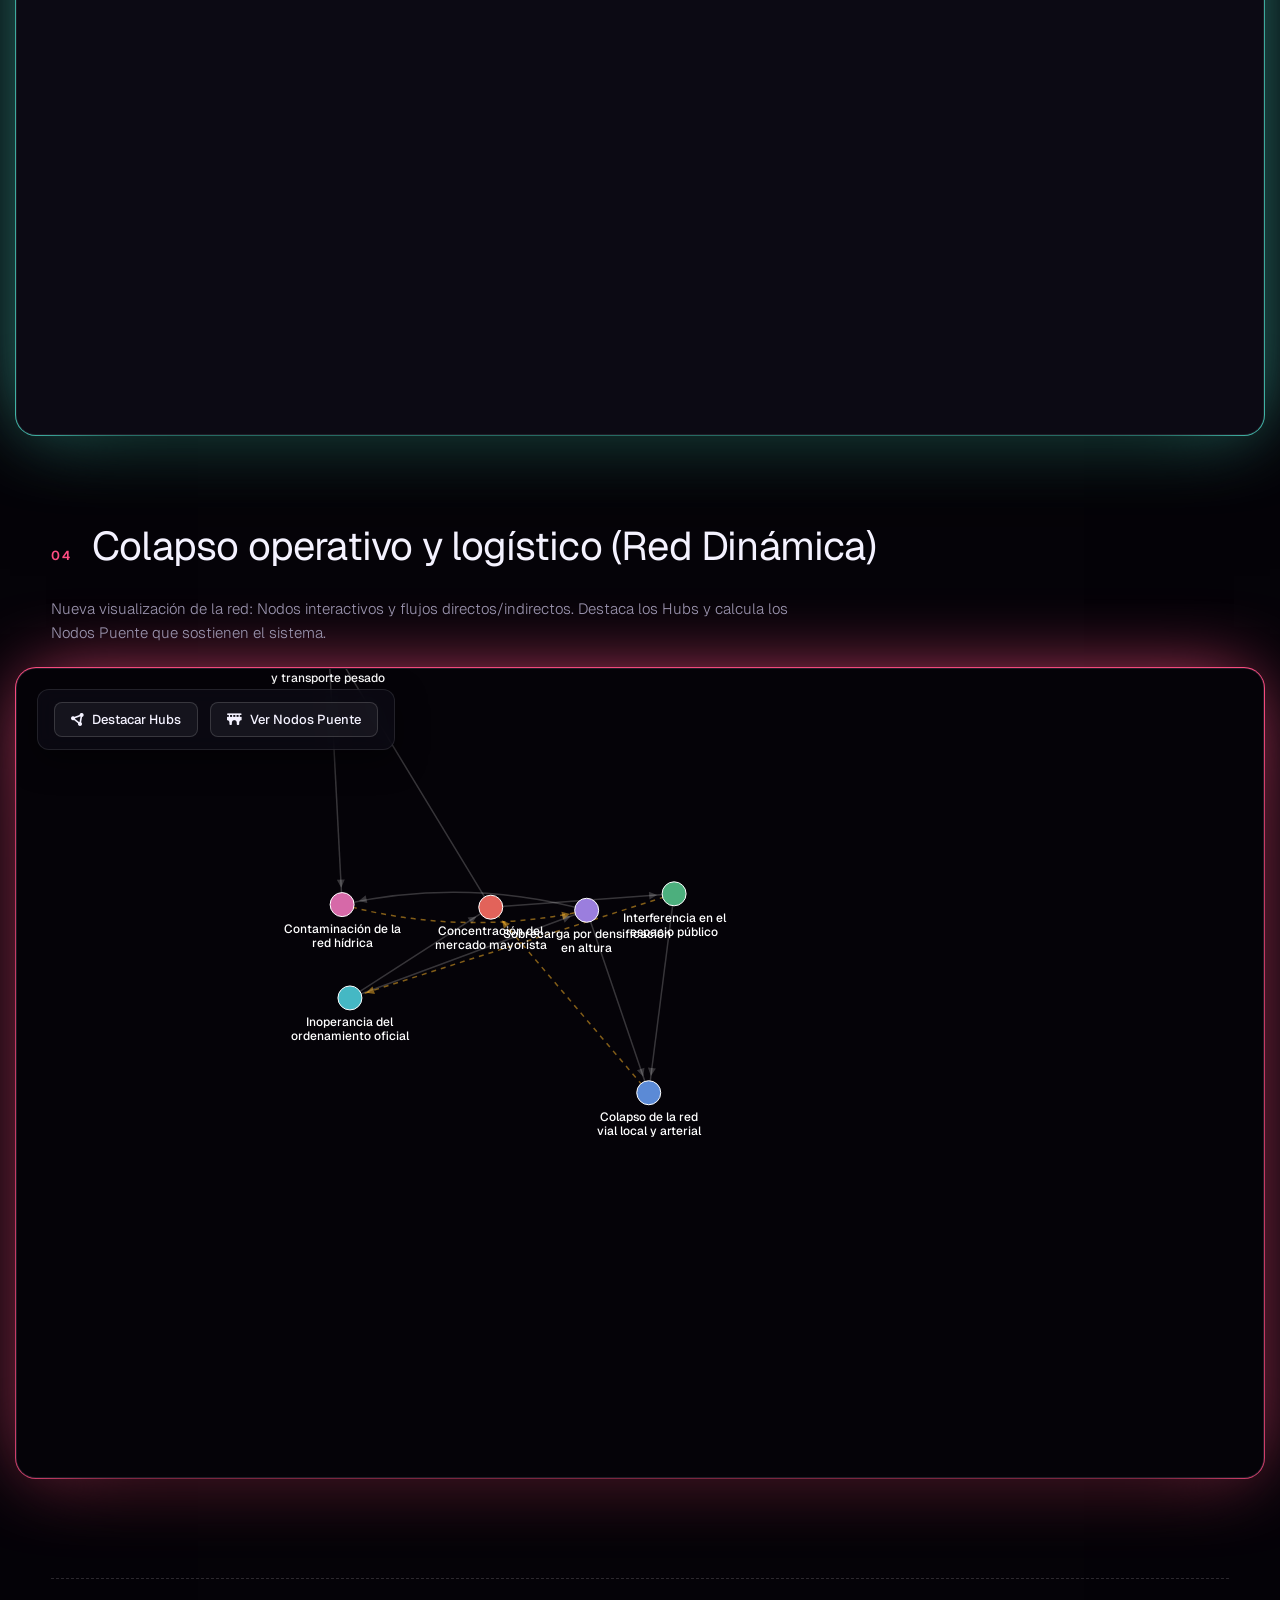
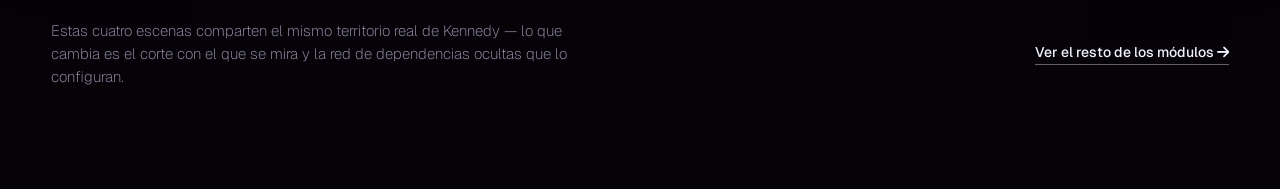
==== commit 17551359: "fix: hide embedded iframe UI and update scene 2 to modulo-05 multiscalar" ====
--- a/index.html
+++ b/index.html
@@ -147,11 +147,11 @@
 // Las primeras 3 vienen de modelamiento2 (axonometrías originales).
 // La 4ª apunta a nuestro nuevo "network.html" local y ultra-ligero.
 var SCENES = [
-  { c:'#8052ff', n:'01', t:'Simulación 3D de tránsito', href:'https://anasoficasca-code.github.io/modelamiento2/modulo-08-3d.html',
+  { c:'#8052ff', n:'01', t:'Simulación 3D de tránsito', href:'https://anasoficasca-code.github.io/modelamiento2/modulo-08-3d.html?embed=1',
     d:'El flujo vehicular corriendo en vivo sobre la malla vial real de Kennedy — arrastra para girar, rueda para zoom.' },
-  { c:'#ffb829', n:'02', t:'Corte axonométrico', href:'https://anasoficasca-code.github.io/modelamiento2/modulo-10-corte.html',
-    d:'Seis límites móviles: mueve cualquiera y el modelo del territorio se corta al instante para revelar lo que hay debajo.' },
-  { c:'#4fdccc', n:'03', t:'Problemáticas de Kennedy', href:'https://anasoficasca-code.github.io/modelamiento2/modulo-12-problemas.html',
+  { c:'#ffb829', n:'02', t:'Navegador multiescalar', href:'https://anasoficasca-code.github.io/modelamiento2/modulo-05.html?embed=1',
+    d:'Las escalas del territorio: haz clic para revelar las capas estructurales una por una, desde la UPL hasta la escala de manzana.' },
+  { c:'#4fdccc', n:'03', t:'Problemáticas de Kennedy', href:'https://anasoficasca-code.github.io/modelamiento2/modulo-12-problemas.html?embed=1',
     d:'La red causal completa sobre el mapa 3D real: cada burbuja es una causa, cada flecha una relación del POT en Kennedy.' },
   { c:'#ff4d82', n:'04', t:'Colapso operativo y logístico (Red Dinámica)', href:'network.html',
     d:'Nueva visualización de la red: Nodos interactivos y flujos directos/indirectos. Destaca los Hubs y calcula los Nodos Puente que sostienen el sistema.' }
@@ -187,6 +187,23 @@
 var threadFill = document.getElementById('threadFill');
 var activeIdx = -1;
 
+function hideIframeUI(iframe) {
+  try {
+    var doc = iframe.contentWindow.document;
+    if (!doc) return;
+    var style = doc.createElement('style');
+    // Inyectamos CSS para ocultar las barras laterales y los menús en las axonometrías incrustadas
+    style.textContent = `
+      .sidebar, .site-nav, .navigation-unified, aside, .nav, header { display: none !important; }
+      .app, .main, body, .viewport, .map-container, #map { padding-left: 0 !important; margin-left: 0 !important; left: 0 !important; width: 100% !important; max-width: 100% !important; }
+      .overlay-tools { left: 20px !important; }
+    `;
+    doc.head.appendChild(style);
+  } catch(e) {
+    console.log('No se pudo inyectar CSS en el iframe (CORS local o restringido)', e);
+  }
+}
+
 var obs = new IntersectionObserver(function(entries){
   entries.forEach(function(e){
     var el = e.target;
@@ -195,6 +212,7 @@
       // Lazy load del iframe
       var iframe = el.querySelector('iframe');
       if (iframe && !iframe.src) {
+        iframe.onload = function() { hideIframeUI(iframe); };
         iframe.src = iframe.getAttribute('data-src');
       }
     }
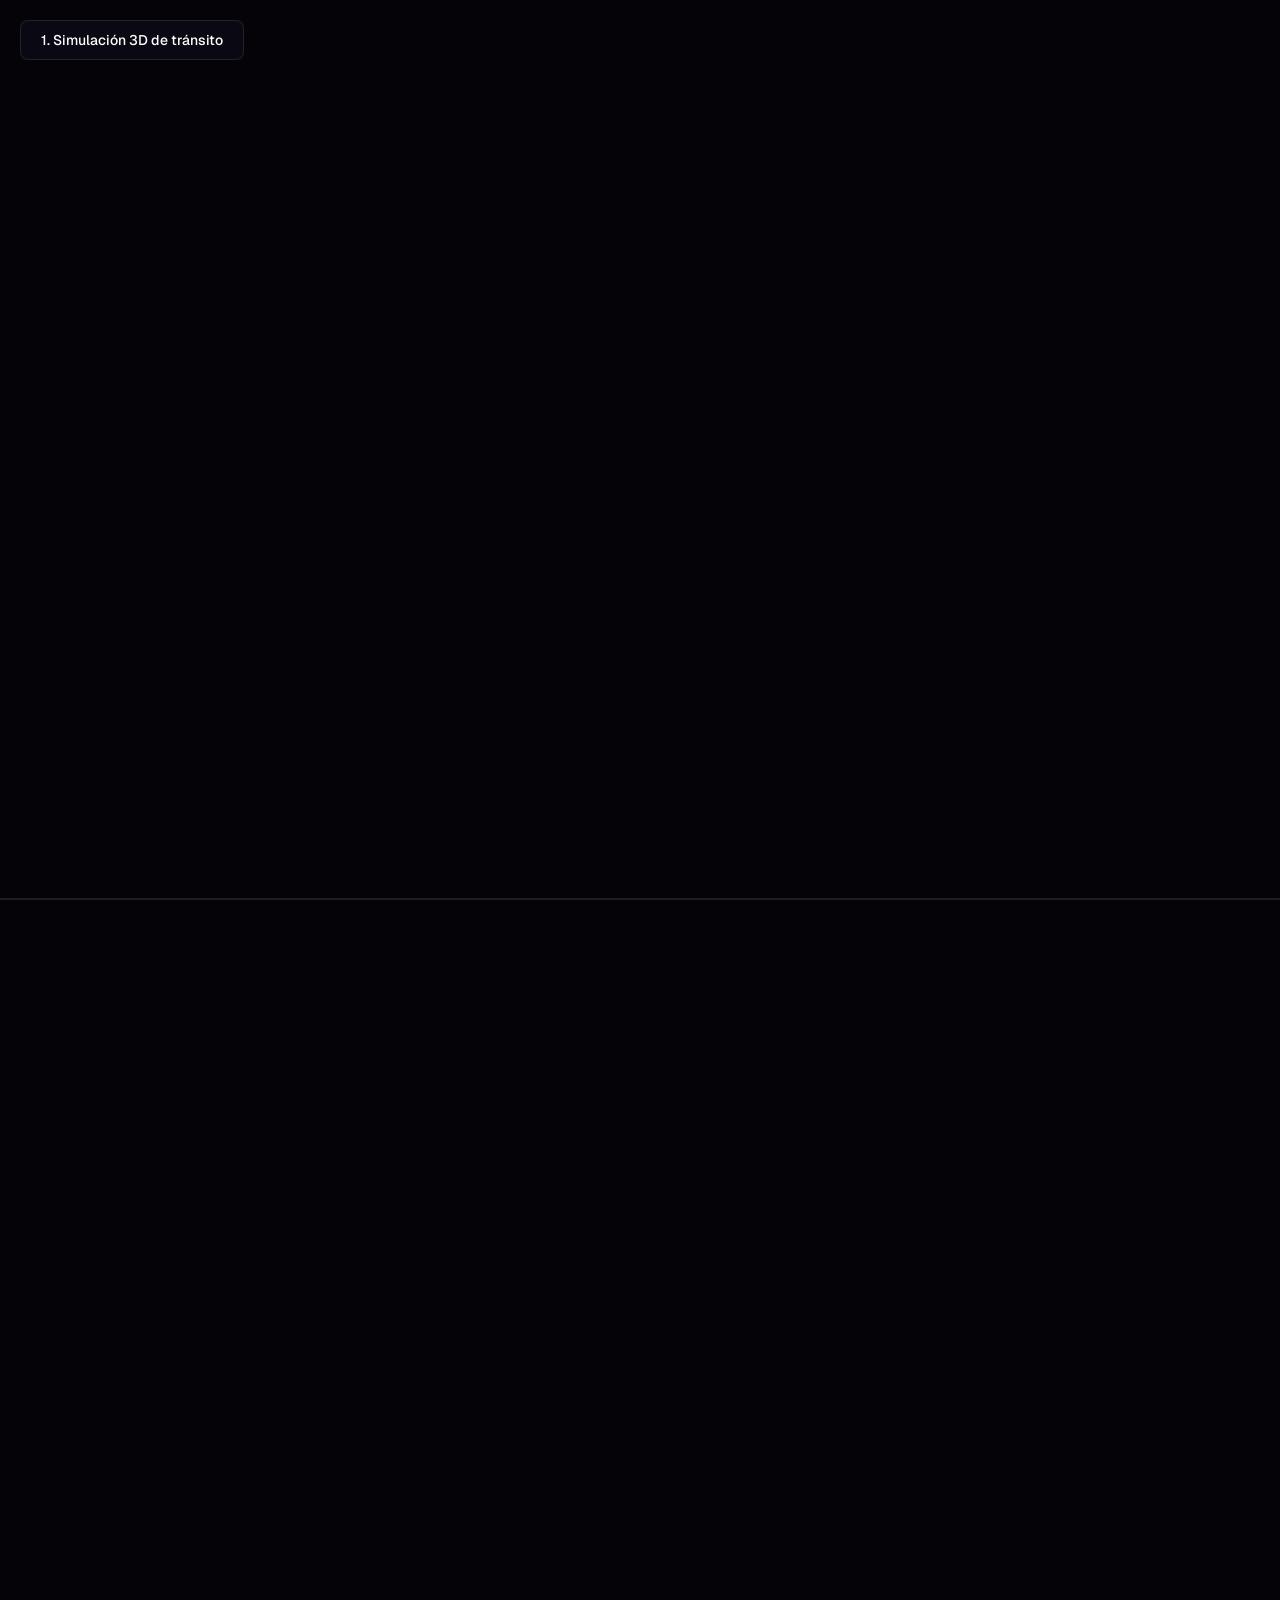
==== commit 37c699c7: "refactor: simplify to a single barebones html file with only the 4 panels and no extensions" ====
--- a/index.html
+++ b/index.html
@@ -1,307 +1,361 @@
 <!DOCTYPE html>
 <html lang="es">
 <head>
-<meta charset="UTF-8">
-<meta name="viewport" content="width=device-width, initial-scale=1, viewport-fit=cover">
-<title>Problemas · Kennedy — RAPOT</title>
-<meta name="description" content="Cuatro lecturas axonométricas del colapso operativo y logístico de Kennedy.">
-<link rel="preconnect" href="https://fonts.googleapis.com">
-<link rel="preconnect" href="https://fonts.gstatic.com" crossorigin>
-<link href="https://fonts.googleapis.com/css2?family=Geist:wght@200;400;500;600&display=swap" rel="stylesheet">
-<link rel="stylesheet" href="https://cdnjs.cloudflare.com/ajax/libs/font-awesome/6.5.1/css/all.min.css">
-<style>
-:root{
-  --void: #050308; 
-  --panel: #0c0a14; 
-  --ice: #f4f2ff; 
-  --dim: #9a93ad;
-  --violet: #8052ff; 
-  --amber: #ffb829;
-  --font: 'Geist', ui-sans-serif, system-ui, -apple-system, sans-serif;
-  --pad: clamp(20px, 4vw, 64px);
-}
-*{box-sizing:border-box;margin:0;padding:0}
-html{background:var(--void);scroll-behavior:smooth}
-body{font-family:var(--font);font-weight:200;background:var(--void);color:var(--dim);font-size:17px;line-height:1.55;-webkit-font-smoothing:antialiased}
-a{color:inherit;text-decoration:none}
-button{font:inherit;color:inherit;background:none;border:0;cursor:pointer}
-:focus-visible{outline:2px solid var(--violet);outline-offset:3px}
-.wrap{max-width:1400px;margin:0 auto;padding:0 var(--pad);width:100%}
-
-#cloud{position:absolute;inset:0;width:100%;height:100%;z-index:0;display:block}
-
-/* ---------- nav ---------- */
-.nav{position:fixed;inset:0 0 auto 0;z-index:20;padding-top:env(safe-area-inset-top,0px);transition:background .3s ease, border-bottom 0.3s ease;}
-.nav.solid{background:rgba(5,3,8,.86);backdrop-filter:blur(12px);-webkit-backdrop-filter:blur(12px);border-bottom: 1px solid rgba(255,255,255,0.05);}
-.nav-in{height:76px;display:flex;align-items:center;gap:20px}
-.brand{display:flex;align-items:center;gap:12px;color:var(--ice);font-weight:600;font-size:16px;letter-spacing: 0.03em;}
-.brand svg{width:28px;height:28px}
-.back{margin-left:auto;display:flex;align-items:center;gap:8px;color:var(--dim);font-size:13px;border:1px solid rgba(244,242,255,.16);border-radius:999px;padding:9px 18px;transition:border-color .2s ease,color .2s ease, background 0.2s ease;}
-.back:hover{color:var(--ice);border-color:rgba(244,242,255,.4); background:rgba(255,255,255,0.05);}
-
-/* ---------- hero ---------- */
-.hero{position:relative;z-index:2;padding:120px 0 60px}
-.eyebrow{display:inline-block;font-size:13px;font-weight:600;letter-spacing:.06em;color:var(--amber);background:rgba(255,184,41,0.1);padding:4px 12px;border-radius:99px;opacity:0;animation:pv-rise .6s cubic-bezier(.22,1,.36,1) .05s forwards}
-.hero h1{margin-top:24px;font-weight:400;color:var(--ice);letter-spacing:-.03em;line-height:1.04;
-  font-size:clamp(2.2rem,5vw,4rem);max-width:18ch;opacity:0;animation:pv-rise .7s cubic-bezier(.22,1,.36,1) .14s forwards}
-.hero p{margin-top:20px;max-width:65ch;font-size:18px;font-weight:300;color:var(--dim);opacity:0;animation:pv-rise .7s cubic-bezier(.22,1,.36,1) .26s forwards}
-.scroll-hint{margin-top:40px;display:flex;align-items:center;gap:14px;font-size:13px;color:var(--dim);
-  opacity:0;animation:pv-rise .7s cubic-bezier(.22,1,.36,1) .36s forwards}
-.scroll-hint i{display:block;width:1px;height:48px;background:linear-gradient(var(--amber),transparent);animation:pv-drip 2.2s ease-in-out infinite}
-@keyframes pv-rise{ from{ opacity:0; transform:translateY(14px); } to{ opacity:1; transform:translateY(0); } }
-@keyframes pv-drip{0%{transform:scaleY(0);transform-origin:top}45%{transform:scaleY(1);transform-origin:top}55%{transform:scaleY(1);transform-origin:bottom}100%{transform:scaleY(0);transform-origin:bottom}}
-
-/* ---------- el hilo: rail vertical con un punto por escena ---------- */
-.thread{position:fixed;top:50%;right:32px;transform:translateY(-50%);z-index:15;display:flex;flex-direction:column;align-items:center;gap:0}
-.thread-line{position:absolute;top:14px;bottom:14px;left:50%;width:2px;background:rgba(244,242,255,.08);transform:translateX(-50%); border-radius:2px;}
-.thread-fill{position:absolute;top:14px;left:50%;width:2px;background:linear-gradient(var(--amber),var(--violet));transform:translateX(-50%);height:0%;transition:height .3s ease;border-radius:2px;box-shadow: 0 0 10px var(--violet);}
-.thread-dot{position:relative;z-index:1;width:32px;height:32px;display:flex;align-items:center;justify-content:center;cursor:pointer}
-.thread-dot::before{content:"";width:10px;height:10px;border-radius:50%;background:rgba(244,242,255,.2);transition:all .25s cubic-bezier(.22,1,.36,1);box-shadow:0 0 0 0 transparent}
-.thread-dot:hover::before{background:rgba(244,242,255,.8);transform:scale(1.25)}
-.thread-dot.active::before{background:var(--c,var(--amber));transform:scale(1.5);box-shadow:0 0 16px 3px var(--c,var(--amber))}
-.thread-label{position:absolute;right:42px;top:50%;transform:translateY(-50%);white-space:nowrap;font:500 12px/1 var(--font);
-  letter-spacing:.04em;color:var(--ice);background:rgba(12,10,20,.95);border:1px solid rgba(244,242,255,.14);border-radius:6px;
-  padding:8px 12px;opacity:0;pointer-events:none;transition:opacity .2s ease, transform 0.2s ease; transform:translateY(-50%) translateX(10px);}
-.thread-dot:hover .thread-label{opacity:1; transform:translateY(-50%) translateX(0);}
-@media (max-width:900px){ .thread{display:none} }
-
-/* ---------- secciones de escena ---------- */
-.scene-section{position:relative;min-height:100vh;display:flex;flex-direction:column;justify-content:flex-end;padding-top:60px}
-.scene-head{position:relative;z-index:2;padding:0 var(--pad) 24px;opacity:0;transform:translateY(24px);
-  transition:opacity .7s cubic-bezier(.22,1,.36,1), transform .7s cubic-bezier(.22,1,.36,1)}
-.scene-section.in-view .scene-head{opacity:1;transform:translateY(0)}
-.scene-head-in{max-width:1400px;margin:0 auto;display:flex;align-items:baseline;gap:20px;flex-wrap:wrap}
-.scene-head .n{font:600 13px/1 var(--font);letter-spacing:.15em;color:var(--c,var(--amber))}
-.scene-head h2{font-weight:400;font-size:clamp(1.6rem,3.2vw,2.5rem);letter-spacing:-.02em;color:var(--ice)}
-.scene-head p{flex:1 1 350px;font-size:15px;color:var(--dim);max-width:75ch; font-weight:300;}
-.scene-stage{position:relative;height:min(90vh,980px);min-height:500px;margin:0 16px 20px;border-radius:20px;overflow:hidden;
-  border:1px solid rgba(244,242,255,.08);background:var(--panel);
-  opacity:0;transform:translateY(40px) scale(.96);
-  transition:opacity .8s cubic-bezier(.22,1,.36,1) .05s, transform .8s cubic-bezier(.22,1,.36,1) .05s, box-shadow 1s ease .1s}
-.scene-section.in-view .scene-stage{opacity:1;transform:translateY(0) scale(1);
-  box-shadow:0 50px 100px -30px rgba(0,0,0,.8), 0 0 0 1px var(--c,var(--violet)), 0 0 80px -15px var(--c,var(--violet))}
-.scene-stage iframe{width:100%;height:100%;border:0;display:block;background:var(--panel)}
-@media (max-width:860px){
-  .scene-section{padding-top:40px}
-  .scene-stage{margin:0 12px 12px;height:min(80vh,750px)}
-  .scene-head{padding:0 20px 20px}
-}
-
-/* ---------- cierre ---------- */
-.closing{position:relative;z-index:2;padding:80px var(--pad) 100px}
-.closing .band{max-width:1400px;margin:0 auto;border-top:1px dashed rgba(244,242,255,.16);padding-top:40px;
-  display:flex;justify-content:space-between;gap:24px;flex-wrap:wrap;align-items:center}
-.closing p{max-width:55ch;font-size:15px;color:var(--dim);}
-.closing a.ghost{font-size:14px;color:var(--ice);font-weight:500;border-bottom:1px solid rgba(244,242,255,.4);transition:color 0.2s ease, border-color 0.2s ease;}
-.closing a.ghost:hover{color:var(--amber); border-color:var(--amber);}
-
-@media (prefers-reduced-motion:reduce){
-  html{scroll-behavior:auto}
-  .eyebrow,.hero h1,.hero p,.scroll-hint{animation:none;opacity:1}
-  .scroll-hint i{animation:none}
-  .scene-head,.scene-stage{transition:none;opacity:1;transform:none}
-}
-</style>
+  <meta charset="UTF-8">
+  <meta name="viewport" content="width=device-width, initial-scale=1.0">
+  <title>4 Puntos - Kennedy</title>
+  <link rel="preconnect" href="https://fonts.googleapis.com">
+  <link rel="preconnect" href="https://fonts.gstatic.com" crossorigin>
+  <link href="https://fonts.googleapis.com/css2?family=Geist:wght@300;400;500;600&display=swap" rel="stylesheet">
+  <style>
+    * { box-sizing: border-box; margin: 0; padding: 0; }
+    html, body {
+      width: 100%;
+      height: 100%;
+      background: #050308;
+      font-family: 'Geist', sans-serif;
+      color: #fff;
+      overflow-x: hidden;
+      scroll-snap-type: y mandatory; /* Scroll snap for 4 distinct pages */
+    }
+    
+    .panel {
+      width: 100vw;
+      height: 100vh;
+      scroll-snap-align: start;
+      position: relative;
+      display: flex;
+      flex-direction: column;
+      border-bottom: 2px solid rgba(255, 255, 255, 0.1);
+    }
+
+    /* Título simple en cada panel */
+    .panel-title {
+      position: absolute;
+      top: 20px;
+      left: 20px;
+      z-index: 10;
+      background: rgba(12, 10, 20, 0.85);
+      backdrop-filter: blur(10px);
+      padding: 10px 20px;
+      border-radius: 8px;
+      border: 1px solid rgba(255, 255, 255, 0.1);
+      font-weight: 500;
+      font-size: 14px;
+      pointer-events: none; /* Let clicks pass through to iframe */
+    }
+
+    iframe {
+      width: 100%;
+      height: 100%;
+      border: none;
+      background: #050308;
+    }
+
+    /* Estilos del panel 4 (Red Causal) */
+    #panel4 { background: #0c0a14; overflow: hidden; position: relative; }
+    canvas { display: block; width: 100%; height: 100%; }
+    
+    .toolbar {
+      position: absolute;
+      top: 20px;
+      left: 20px;
+      z-index: 10;
+      display: flex;
+      gap: 12px;
+      background: rgba(12, 10, 20, 0.9);
+      backdrop-filter: blur(10px);
+      padding: 12px 16px;
+      border-radius: 12px;
+      border: 1px solid rgba(255, 255, 255, 0.1);
+    }
+    .btn {
+      background: rgba(255, 255, 255, 0.05);
+      border: 1px solid rgba(255, 255, 255, 0.15);
+      color: #f4f2ff;
+      font-family: 'Geist', sans-serif;
+      font-size: 13px;
+      font-weight: 500;
+      padding: 8px 16px;
+      border-radius: 8px;
+      cursor: pointer;
+      transition: all 0.2s ease;
+    }
+    .btn:hover { background: rgba(255, 255, 255, 0.1); border-color: rgba(255, 255, 255, 0.3); }
+    .btn.active-hubs { background: rgba(128, 82, 255, 0.2); border-color: #8052ff; color: #fff; }
+    .btn.active-bridges { background: rgba(255, 184, 41, 0.2); border-color: #ffb829; color: #fff; }
+
+    .tooltip {
+      position: absolute;
+      pointer-events: none;
+      background: rgba(12, 10, 20, 0.95);
+      border: 1px solid rgba(255, 255, 255, 0.15);
+      padding: 12px 16px;
+      border-radius: 8px;
+      max-width: 280px;
+      font-size: 13px;
+      line-height: 1.5;
+      opacity: 0;
+      transition: opacity 0.15s ease;
+      z-index: 20;
+    }
+    .tooltip.visible { opacity: 1; }
+    .tooltip-title { font-weight: 600; margin-bottom: 6px; color: #fff; display: flex; align-items: center; gap: 8px; }
+    .tooltip-dot { width: 10px; height: 10px; border-radius: 50%; }
+    .tooltip-desc { color: #9a93ad; }
+  </style>
 </head>
 <body>
 
-<header class="nav" id="nav">
-  <div class="wrap nav-in">
-    <a class="brand" href="https://anasoficasca-code.github.io/modelamiento2/v2.html" aria-label="RAPOT">
-      <svg viewBox="0 0 34 34" aria-hidden="true"><circle cx="17" cy="17" r="16" fill="none" stroke="#ffb829" stroke-opacity=".5" stroke-width="1.2"/><circle cx="17" cy="9" r="3" fill="#f4f2ff"/><circle cx="10" cy="21" r="3" fill="#f4f2ff"/><circle cx="24" cy="21" r="3" fill="#f4f2ff"/></svg>
-      RAPOT KENNEDY
-    </a>
-    <a class="back" href="https://anasoficasca-code.github.io/modelamiento2/v2.html"><i class="fa-solid fa-arrow-left"></i> Volver al Modelo Completo</a>
-  </div>
-</header>
-
-<section class="hero">
-  <canvas id="cloud" aria-hidden="true"></canvas>
-  <div class="wrap" style="position:relative">
-    <p class="eyebrow">TERRITORIO KENNEDY</p>
-    <h1>Un territorio que ya no alcanza a sostener su propio modelo de ocupación.</h1>
-    <p>Cuatro lecturas del mismo lugar, cada una desde su propio corte axonométrico. Baja para recorrerlas a pantalla completa y descubre la red dinámica de flujos.</p>
-    <div class="scroll-hint"><i aria-hidden="true"></i>Baja para recorrer las escenas</div>
-  </div>
-</section>
-
-<main id="scenes"></main>
-
-<nav class="thread" id="thread" aria-label="Escenas">
-  <span class="thread-line"></span>
-  <span class="thread-fill" id="threadFill"></span>
-</nav>
-
-<section class="closing">
-  <div class="band">
-    <p>Estas cuatro escenas comparten el mismo territorio real de Kennedy — lo que cambia es el corte con el que se mira y la red de dependencias ocultas que lo configuran.</p>
-    <a class="ghost" href="https://anasoficasca-code.github.io/modelamiento2/v2.html#modulos">Ver el resto de los módulos <i class="fa-solid fa-arrow-right"></i></a>
-  </div>
-</section>
-
-<script>
-(function(){
-'use strict';
-
-// 1. Array de escenas dinámicas. 
-// Las primeras 3 vienen de modelamiento2 (axonometrías originales).
-// La 4ª apunta a nuestro nuevo "network.html" local y ultra-ligero.
-var SCENES = [
-  { c:'#8052ff', n:'01', t:'Simulación 3D de tránsito', href:'https://anasoficasca-code.github.io/modelamiento2/modulo-08-3d.html?embed=1',
-    d:'El flujo vehicular corriendo en vivo sobre la malla vial real de Kennedy — arrastra para girar, rueda para zoom.' },
-  { c:'#ffb829', n:'02', t:'Navegador multiescalar', href:'https://anasoficasca-code.github.io/modelamiento2/modulo-05.html?embed=1',
-    d:'Las escalas del territorio: haz clic para revelar las capas estructurales una por una, desde la UPL hasta la escala de manzana.' },
-  { c:'#4fdccc', n:'03', t:'Problemáticas de Kennedy', href:'https://anasoficasca-code.github.io/modelamiento2/modulo-12-problemas.html?embed=1',
-    d:'La red causal completa sobre el mapa 3D real: cada burbuja es una causa, cada flecha una relación del POT en Kennedy.' },
-  { c:'#ff4d82', n:'04', t:'Colapso operativo y logístico (Red Dinámica)', href:'network.html',
-    d:'Nueva visualización de la red: Nodos interactivos y flujos directos/indirectos. Destaca los Hubs y calcula los Nodos Puente que sostienen el sistema.' }
-];
-
-/* ================= construir las secciones y el hilo ================= */
-var scenesEl = document.getElementById('scenes');
-var threadEl = document.getElementById('thread');
-var threadHtml = '<span class="thread-line"></span><span class="thread-fill" id="threadFill"></span>';
-var scenesHtml = '';
-
-SCENES.forEach(function(s, i){
-  var id = 'sc-'+i;
-  // Panel de escena
-  scenesHtml += '<section class="scene-section" id="'+id+'" style="--c:'+s.c+'">'+
-    '<div class="scene-head"><div class="scene-head-in">'+
-    '<span class="n">'+s.n+'</span><h2>'+s.t+'</h2><p>'+s.d+'</p>'+
-    '</div></div>'+
-    '<div class="scene-stage"><iframe data-src="'+s.href+'" title="'+s.t+'" loading="lazy"></iframe></div>'+
-    '</section>';
-  
-  // Punto en el hilo de navegación lateral
-  threadHtml += '<a href="#'+id+'" class="thread-dot" data-idx="'+i+'" style="--c:'+s.c+'" aria-label="Escena '+s.n+'">'+
-    '<span class="thread-label">'+s.t+'</span></a>';
-});
-
-scenesEl.innerHTML = scenesHtml;
-threadEl.innerHTML = threadHtml;
-
-/* ================= intersection observer para revelar & cargar iframes ================= */
-var sections = [].slice.call(document.querySelectorAll('.scene-section'));
-var dots = [].slice.call(document.querySelectorAll('.thread-dot'));
-var threadFill = document.getElementById('threadFill');
-var activeIdx = -1;
-
-function hideIframeUI(iframe) {
-  try {
-    var doc = iframe.contentWindow.document;
-    if (!doc) return;
-    var style = doc.createElement('style');
-    // Inyectamos CSS para ocultar las barras laterales y los menús en las axonometrías incrustadas
-    style.textContent = `
-      .sidebar, .site-nav, .navigation-unified, aside, .nav, header { display: none !important; }
-      .app, .main, body, .viewport, .map-container, #map { padding-left: 0 !important; margin-left: 0 !important; left: 0 !important; width: 100% !important; max-width: 100% !important; }
-      .overlay-tools { left: 20px !important; }
-    `;
-    doc.head.appendChild(style);
-  } catch(e) {
-    console.log('No se pudo inyectar CSS en el iframe (CORS local o restringido)', e);
-  }
-}
-
-var obs = new IntersectionObserver(function(entries){
-  entries.forEach(function(e){
-    var el = e.target;
-    if (e.isIntersecting){
-      el.classList.add('in-view');
-      // Lazy load del iframe
-      var iframe = el.querySelector('iframe');
-      if (iframe && !iframe.src) {
-        iframe.onload = function() { hideIframeUI(iframe); };
-        iframe.src = iframe.getAttribute('data-src');
+  <!-- 1. Simulación 3D de tránsito -->
+  <section class="panel">
+    <div class="panel-title">1. Simulación 3D de tránsito</div>
+    <iframe src="https://anasoficasca-code.github.io/modelamiento2/modulo-08-3d.html?embed=1" onload="hideUI(this)"></iframe>
+  </section>
+
+  <!-- 2. Navegador multiescalar -->
+  <section class="panel">
+    <div class="panel-title">2. Navegador multiescalar (Capas)</div>
+    <iframe src="https://anasoficasca-code.github.io/modelamiento2/modulo-05.html?embed=1" onload="hideUI(this)"></iframe>
+  </section>
+
+  <!-- 3. Problemáticas de Kennedy -->
+  <section class="panel">
+    <div class="panel-title">3. Problemáticas de Kennedy</div>
+    <iframe src="https://anasoficasca-code.github.io/modelamiento2/modulo-12-problemas.html?embed=1" onload="hideUI(this)"></iframe>
+  </section>
+
+  <!-- 4. Red Causal Interactiva -->
+  <section class="panel" id="panel4">
+    <div class="toolbar">
+      <button class="btn" id="btnHubs">Destacar Hubs</button>
+      <button class="btn" id="btnBridges">Ver Nodos Puente</button>
+    </div>
+    <canvas id="networkCanvas"></canvas>
+    <div class="tooltip" id="tooltip">
+      <div class="tooltip-title"><div class="tooltip-dot" id="tt-dot"></div> <span id="tt-title"></span></div>
+      <div class="tooltip-desc" id="tt-desc"></div>
+    </div>
+  </section>
+
+  <script>
+    // --- Ocultar UI de Iframes (Iconos de la izquierda) ---
+    function hideUI(iframe) {
+      try {
+        const doc = iframe.contentWindow.document;
+        if (!doc) return;
+        const style = doc.createElement('style');
+        style.textContent = `
+          .sidebar, .site-nav, .navigation-unified, aside, .nav, header { display: none !important; }
+          .app, .main, body, .viewport, .map-container, #map { padding-left: 0 !important; margin-left: 0 !important; left: 0 !important; width: 100% !important; max-width: 100% !important; }
+          .overlay-tools { left: 20px !important; }
+        `;
+        doc.head.appendChild(style);
+      } catch(e) {}
+    }
+
+    // --- Lógica del Panel 4 (Red Causal) ---
+    const NODES_DATA = [
+      { id: "n1", corto: "Colapso vial", full: "Colapso de la red vial local y de los corredores arteriales", color: "#5b8ad6" },
+      { id: "n2", corto: "Contaminación hídrica", full: "Contaminación y alteración biofísica de la red hídrica", color: "#d669a8" },
+      { id: "n3", corto: "Concentración mercado", full: "Concentración metropolitana del mercado mayorista", color: "#e2635a" },
+      { id: "n4", corto: "Sobrecarga residencial", full: "Sobrecarga infraestructural de la densificación en altura", color: "#9b7ede" },
+      { id: "n5", corto: "Interferencia espacio público", full: "Interferencia de actividades logísticas en espacio público", color: "#4caf7d" },
+      { id: "n6", corto: "Acumulación residuos", full: "Acumulación de residuos y transporte sobre red ecológica", color: "#e8a33d" },
+      { id: "n7", corto: "Inoperancia oficial", full: "Inoperancia del ordenamiento oficial ante patrones reales", color: "#45b8c4" }
+    ];
+
+    const LINKS_DATA = [
+      { from: "n7", to: "n3", verbo: "Norma permite hiperconcentración regional." },
+      { from: "n7", to: "n4", verbo: "Aprueba licencias sin exigir expansión de redes." },
+      { from: "n3", to: "n5", verbo: "Toneladas y vehículos desbordan espacio público." },
+      { from: "n3", to: "n6", verbo: "Desechos presionan los bordes de la franja ambiental." },
+      { from: "n5", to: "n1", verbo: "Camiones bloquean tráfico local y arterial." },
+      { from: "n4", to: "n2", verbo: "Aumento poblacional sobrepasa capacidad hídrica." },
+      { from: "n4", to: "n1", verbo: "Viajes cotidianos aceleran colapso vial." },
+      { from: "n6", to: "n2", verbo: "Basura y lixiviados contaminan humedal." },
+      { from: "n1", to: "n3", loopLabel: "B1", verbo: "Bloqueos frenan entrada de camiones (Autorregulación)." },
+      { from: "n5", to: "n7", loopLabel: "R1", verbo: "Prácticas informales hacen obsoleta la norma." },
+      { from: "n2", to: "n4", loopLabel: "B2", verbo: "Deterioro actúa como límite biótico." }
+    ];
+
+    const canvas = document.getElementById('networkCanvas');
+    const ctx = canvas.getContext('2d');
+    const tooltip = document.getElementById('tooltip');
+    const ttTitle = document.getElementById('tt-title');
+    const ttDesc = document.getElementById('tt-desc');
+    const ttDot = document.getElementById('tt-dot');
+    
+    let highlightHubs = false;
+    let highlightBridges = false;
+    let hoveredNode = null, hoveredLink = null;
+    let mouseX = -1000, mouseY = -1000;
+    let isDragging = false, dragNode = null;
+    let cx, cy, width, height;
+
+    const nodes = NODES_DATA.map(n => ({ ...n, x: Math.random()*800, y: Math.random()*600, vx: 0, vy: 0, degree: 0, isBridge: false }));
+    const nodeMap = Object.fromEntries(nodes.map(n => [n.id, n]));
+    
+    const links = LINKS_DATA.map(l => {
+      nodeMap[l.from].degree++; nodeMap[l.to].degree++;
+      return { ...l, source: nodeMap[l.from], target: nodeMap[l.to] };
+    });
+
+    // Hardcode known bridges for the 7 node graph for visual clarity based on topology
+    nodeMap['n3'].isBridge = true; // Concentración
+    nodeMap['n4'].isBridge = true; // Sobrecarga
+    nodeMap['n7'].isBridge = true; // Inoperancia
+
+    function resize() {
+      width = canvas.parentElement.clientWidth;
+      height = canvas.parentElement.clientHeight;
+      canvas.width = width; canvas.height = height;
+      cx = width / 2; cy = height / 2;
+    }
+    window.addEventListener('resize', resize);
+    resize();
+
+    function applyForces() {
+      // Repulsión
+      for(let i=0; i<nodes.length; i++) {
+        for(let j=i+1; j<nodes.length; j++) {
+          let dx = nodes[i].x - nodes[j].x, dy = nodes[i].y - nodes[j].y;
+          let distSq = dx*dx + dy*dy || 0.01;
+          let f = 3000 / distSq;
+          let dist = Math.sqrt(distSq);
+          nodes[i].vx += (dx/dist)*f; nodes[i].vy += (dy/dist)*f;
+          nodes[j].vx -= (dx/dist)*f; nodes[j].vy -= (dy/dist)*f;
+        }
       }
-    }
-  });
-}, { threshold: [0, 0.15, 0.4, 1] });
-
-sections.forEach(function(sec){ obs.observe(sec); });
-
-/* ================= scroll & hilo de navegación ================= */
-var nav = document.getElementById('nav');
-
-function onScroll(){
-  var scrollY = window.scrollY;
-  var wh = window.innerHeight;
-  nav.classList.toggle('solid', scrollY > 40);
-
-  // Determinar qué sección está activa (la que domina la pantalla)
-  var mid = scrollY + wh * 0.6;
-  var found = -1;
-  sections.forEach(function(sec, i){
-    var top = sec.offsetTop, bottom = top + sec.offsetHeight;
-    if (mid >= top && mid <= bottom) found = i;
-  });
-  
-  if (found === -1 && scrollY < wh*0.5) found = 0; // Hero area = focus scene 0
-  if (found !== activeIdx && found >= 0) {
-    activeIdx = found;
-    dots.forEach(function(d, i){ d.classList.toggle('active', i === activeIdx); });
-    
-    // Animar la línea de progreso
-    if (dots.length > 1) {
-      var pct = (activeIdx / (dots.length - 1)) * 100;
-      threadFill.style.height = pct + '%';
-    }
-  }
-}
-window.addEventListener('scroll', onScroll, {passive:true});
-window.addEventListener('resize', onScroll, {passive:true});
-onScroll();
-
-/* ================= animación atmosférica (nube de puntos) ================= */
-var canvas = document.getElementById('cloud');
-if (canvas) {
-  var ctx = canvas.getContext('2d');
-  var W, H, dpr;
-  var pts = [];
-  var reduce = window.matchMedia('(prefers-reduced-motion: reduce)').matches;
-  
-  function resizeCloud(){
-    var r = canvas.getBoundingClientRect();
-    dpr = Math.min(window.devicePixelRatio||1, 2);
-    W = r.width; H = r.height;
-    canvas.width = W*dpr; canvas.height = H*dpr;
-    ctx.setTransform(dpr,0,0,dpr,0,0);
-  }
-  window.addEventListener('resize', resizeCloud);
-  resizeCloud();
-
-  for(var i=0;i<(reduce?30:70);i++) {
-    pts.push({
-      x: Math.random()*100, y: Math.random()*100,
-      s: Math.random()*1.5 + 0.5,
-      vx: (Math.random()-0.5)*0.1, vy: (Math.random()-0.5)*0.1,
-      a: Math.random()*Math.PI*2
+      // Atracción
+      links.forEach(l => {
+        let dx = l.target.x - l.source.x, dy = l.target.y - l.source.y;
+        let dist = Math.sqrt(dx*dx + dy*dy) || 1;
+        let f = (dist - 160) * 0.05;
+        l.source.vx += (dx/dist)*f; l.source.vy += (dy/dist)*f;
+        l.target.vx -= (dx/dist)*f; l.target.vy -= (dy/dist)*f;
+      });
+      // Gravedad
+      nodes.forEach(n => {
+        n.vx += (cx - n.x) * 0.005; n.vy += (cy - n.y) * 0.005;
+        if(n === dragNode) { n.x = mouseX; n.y = mouseY; n.vx = 0; n.vy = 0; }
+        else { n.vx *= 0.85; n.vy *= 0.85; n.x += n.vx; n.y += n.vy; }
+      });
+    }
+
+    function getRadius(n) { return 15 + (highlightHubs ? n.degree * 4 : 0) + (hoveredNode===n ? 4 : 0); }
+
+    function draw() {
+      ctx.clearRect(0, 0, width, height);
+      applyForces();
+
+      links.forEach(l => {
+        const isH = hoveredLink === l || hoveredNode === l.source || hoveredNode === l.target;
+        const isD = (hoveredNode || hoveredLink) && !isH;
+        
+        ctx.beginPath();
+        ctx.moveTo(l.source.x, l.source.y);
+        const isBi = links.some(ol => ol.source === l.target && ol.target === l.source);
+        let mx = (l.source.x + l.target.x)/2, my = (l.source.y + l.target.y)/2;
+        if(isBi) {
+          let dx = l.target.x - l.source.x, dy = l.target.y - l.source.y;
+          let len = Math.hypot(dx,dy);
+          mx += (-dy/len)*30; my += (dx/len)*30;
+          ctx.quadraticCurveTo(mx, my, l.target.x, l.target.y);
+        } else {
+          ctx.lineTo(l.target.x, l.target.y);
+        }
+        ctx.lineWidth = isH ? 2.5 : 1.5;
+        ctx.strokeStyle = isD ? 'rgba(255,255,255,0.05)' : (isH ? '#fff' : 'rgba(255,255,255,0.2)');
+        if(l.loopLabel) {
+          ctx.setLineDash([5,5]);
+          ctx.strokeStyle = isD ? 'rgba(255,184,41,0.1)' : (isH ? '#ffb829' : 'rgba(255,184,41,0.5)');
+        }
+        ctx.stroke(); ctx.setLineDash([]);
+        
+        if(!isD) {
+          let ang = Math.atan2(l.target.y - my, l.target.x - mx);
+          let tr = getRadius(l.target);
+          ctx.save();
+          ctx.translate(l.target.x - Math.cos(ang)*(tr+6), l.target.y - Math.sin(ang)*(tr+6));
+          ctx.rotate(ang);
+          ctx.fillStyle = ctx.strokeStyle;
+          ctx.beginPath(); ctx.moveTo(0,0); ctx.lineTo(-8,-4); ctx.lineTo(-8,4); ctx.fill();
+          ctx.restore();
+        }
+      });
+
+      [...nodes].sort((a,b)=>a===hoveredNode?1:-1).forEach(n => {
+        const isH = hoveredNode===n || (hoveredLink && (hoveredLink.source===n || hoveredLink.target===n));
+        const isD = (hoveredNode || hoveredLink) && !isH;
+        let r = getRadius(n);
+
+        if(highlightBridges && n.isBridge && !isD) {
+          ctx.shadowColor = '#ffb829'; ctx.shadowBlur = 20;
+          ctx.beginPath(); ctx.arc(n.x, n.y, r+8, 0, Math.PI*2);
+          ctx.fillStyle = 'rgba(255,184,41,0.15)'; ctx.fill();
+          ctx.strokeStyle = 'rgba(255,184,41,0.8)'; ctx.lineWidth = 2; ctx.setLineDash([4,4]);
+          ctx.stroke(); ctx.setLineDash([]);
+        }
+
+        ctx.shadowColor = n.color; ctx.shadowBlur = (isH || (highlightHubs && n.degree>=4)) ? 15 : 0;
+        ctx.beginPath(); ctx.arc(n.x, n.y, r, 0, Math.PI*2);
+        ctx.fillStyle = isD ? '#111' : n.color; ctx.fill();
+        ctx.lineWidth = isH ? 3 : 1; ctx.strokeStyle = isD ? '#333' : '#fff'; ctx.stroke();
+        
+        ctx.fillStyle = isD ? '#555' : '#fff'; ctx.font = (isH?'600 ':'500 ')+'12px Geist,sans-serif';
+        ctx.textAlign = 'center';
+        
+        const w = n.corto.split(' ');
+        ctx.fillText(w.slice(0, Math.ceil(w.length/2)).join(' '), n.x, n.y+r+16);
+        let l2 = w.slice(Math.ceil(w.length/2)).join(' ');
+        if(l2) ctx.fillText(l2, n.x, n.y+r+30);
+        ctx.restore();
+      });
+      requestAnimationFrame(draw);
+    }
+
+    canvas.addEventListener('pointermove', e => {
+      const rect = canvas.getBoundingClientRect();
+      mouseX = e.clientX - rect.left; mouseY = e.clientY - rect.top;
+      if(isDragging) return;
+      let fn = null, fl = null;
+      for(let i=nodes.length-1; i>=0; i--) {
+        let dx = mouseX - nodes[i].x, dy = mouseY - nodes[i].y, r = getRadius(nodes[i]);
+        if(dx*dx + dy*dy < (r+5)*(r+5)) { fn = nodes[i]; break; }
+      }
+      if(!fn) {
+        for(let l of links) {
+          let A=mouseX-l.source.x, B=mouseY-l.source.y, C=l.target.x-l.source.x, D=l.target.y-l.source.y;
+          let dot=A*C+B*D, lenSq=C*C+D*D, p=-1;
+          if(lenSq!==0) p = dot/lenSq;
+          let xx = p<0 ? l.source.x : p>1 ? l.target.x : l.source.x + p*C;
+          let yy = p<0 ? l.source.y : p>1 ? l.target.y : l.source.y + p*D;
+          if(Math.hypot(mouseX-xx, mouseY-yy) < 8) { fl = l; break; }
+        }
+      }
+      if(fn!==hoveredNode || fl!==hoveredLink) {
+        hoveredNode = fn; hoveredLink = fl;
+        canvas.style.cursor = fn||fl ? 'pointer' : 'default';
+        if(fn) {
+          ttTitle.textContent = fn.corto; ttDesc.textContent = fn.full; ttDot.style.background = fn.color;
+          tooltip.classList.add('visible');
+        } else if(fl) {
+          ttTitle.textContent = fl.loopLabel ? 'Bucle' : 'Relación'; ttDesc.textContent = fl.verbo; ttDot.style.background = fl.loopLabel?'#ffb829':'#fff';
+          tooltip.classList.add('visible');
+        } else tooltip.classList.remove('visible');
+      }
+      if(fn||fl) { tooltip.style.left=(mouseX+15)+'px'; tooltip.style.top=(mouseY+15)+'px'; }
     });
-  }
-
-  function frame(){
-    ctx.clearRect(0,0,W,H);
-    ctx.fillStyle = 'rgba(244,242,255,0.15)';
-    pts.forEach(function(p){
-      p.x += p.vx; p.y += p.vy;
-      if (p.x < 0) p.x = 100; if (p.x > 100) p.x = 0;
-      if (p.y < 0) p.y = 100; if (p.y > 100) p.y = 0;
-      var px = W * (p.x/100);
-      var py = H * (p.y/100);
-      var op = 0.4 + 0.3 * Math.sin(Date.now()*0.001 + p.a);
-      ctx.globalAlpha = op;
-      ctx.beginPath();
-      ctx.arc(px, py, p.s, 0, Math.PI*2);
-      ctx.fill();
-    });
-    ctx.globalAlpha = 1;
-    if(!reduce) requestAnimationFrame(frame);
-  }
-  if(!reduce) requestAnimationFrame(frame); else frame();
-}
-
-})();
-</script>
+
+    canvas.addEventListener('pointerdown', e => { if(hoveredNode) { isDragging=true; dragNode=hoveredNode; canvas.setPointerCapture(e.pointerId); } });
+    canvas.addEventListener('pointerup', e => { isDragging=false; dragNode=null; try{canvas.releasePointerCapture(e.pointerId)}catch(e){} });
+    canvas.addEventListener('pointerleave', () => { hoveredNode=null; hoveredLink=null; tooltip.classList.remove('visible'); });
+
+    document.getElementById('btnHubs').onclick = function() { highlightHubs = !highlightHubs; this.classList.toggle('active-hubs', highlightHubs); if(highlightBridges) document.getElementById('btnBridges').click(); };
+    document.getElementById('btnBridges').onclick = function() { highlightBridges = !highlightBridges; this.classList.toggle('active-bridges', highlightBridges); if(highlightHubs) document.getElementById('btnHubs').click(); };
+
+    requestAnimationFrame(draw);
+  </script>
 </body>
 </html>
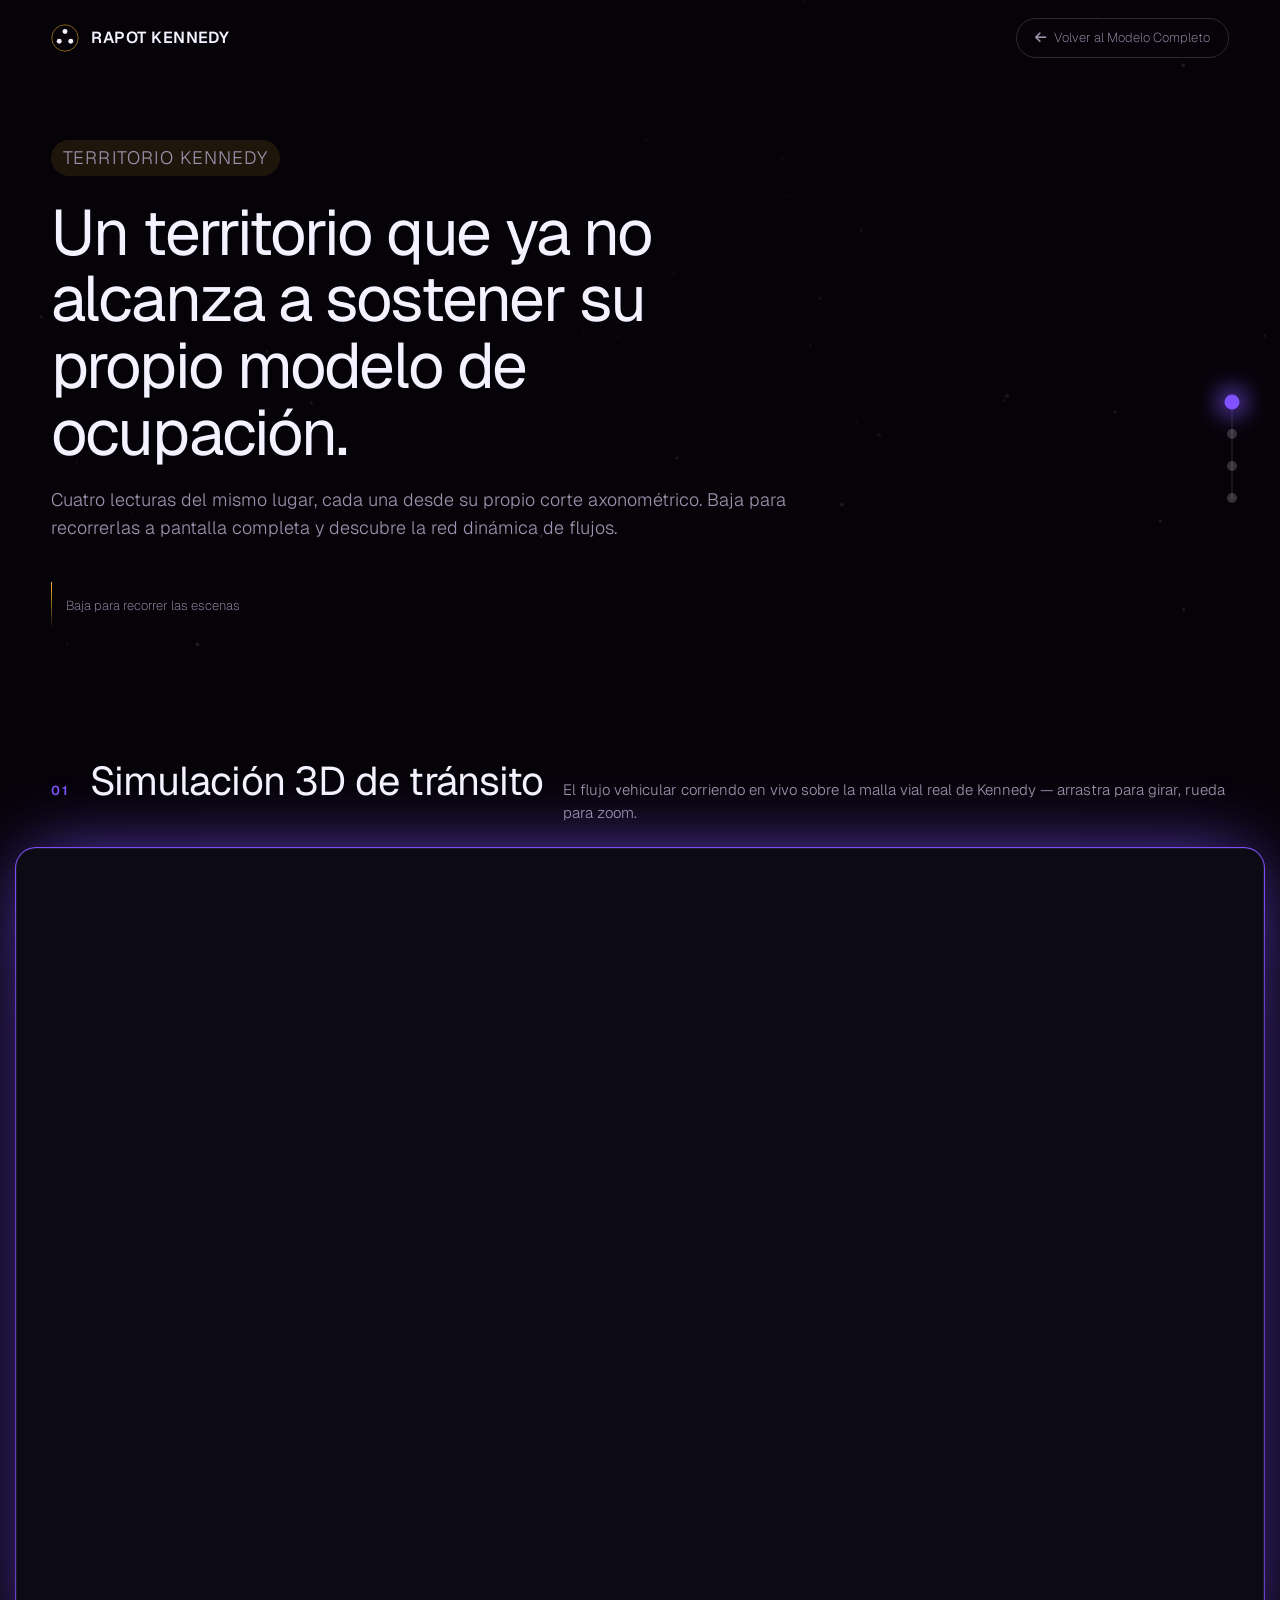
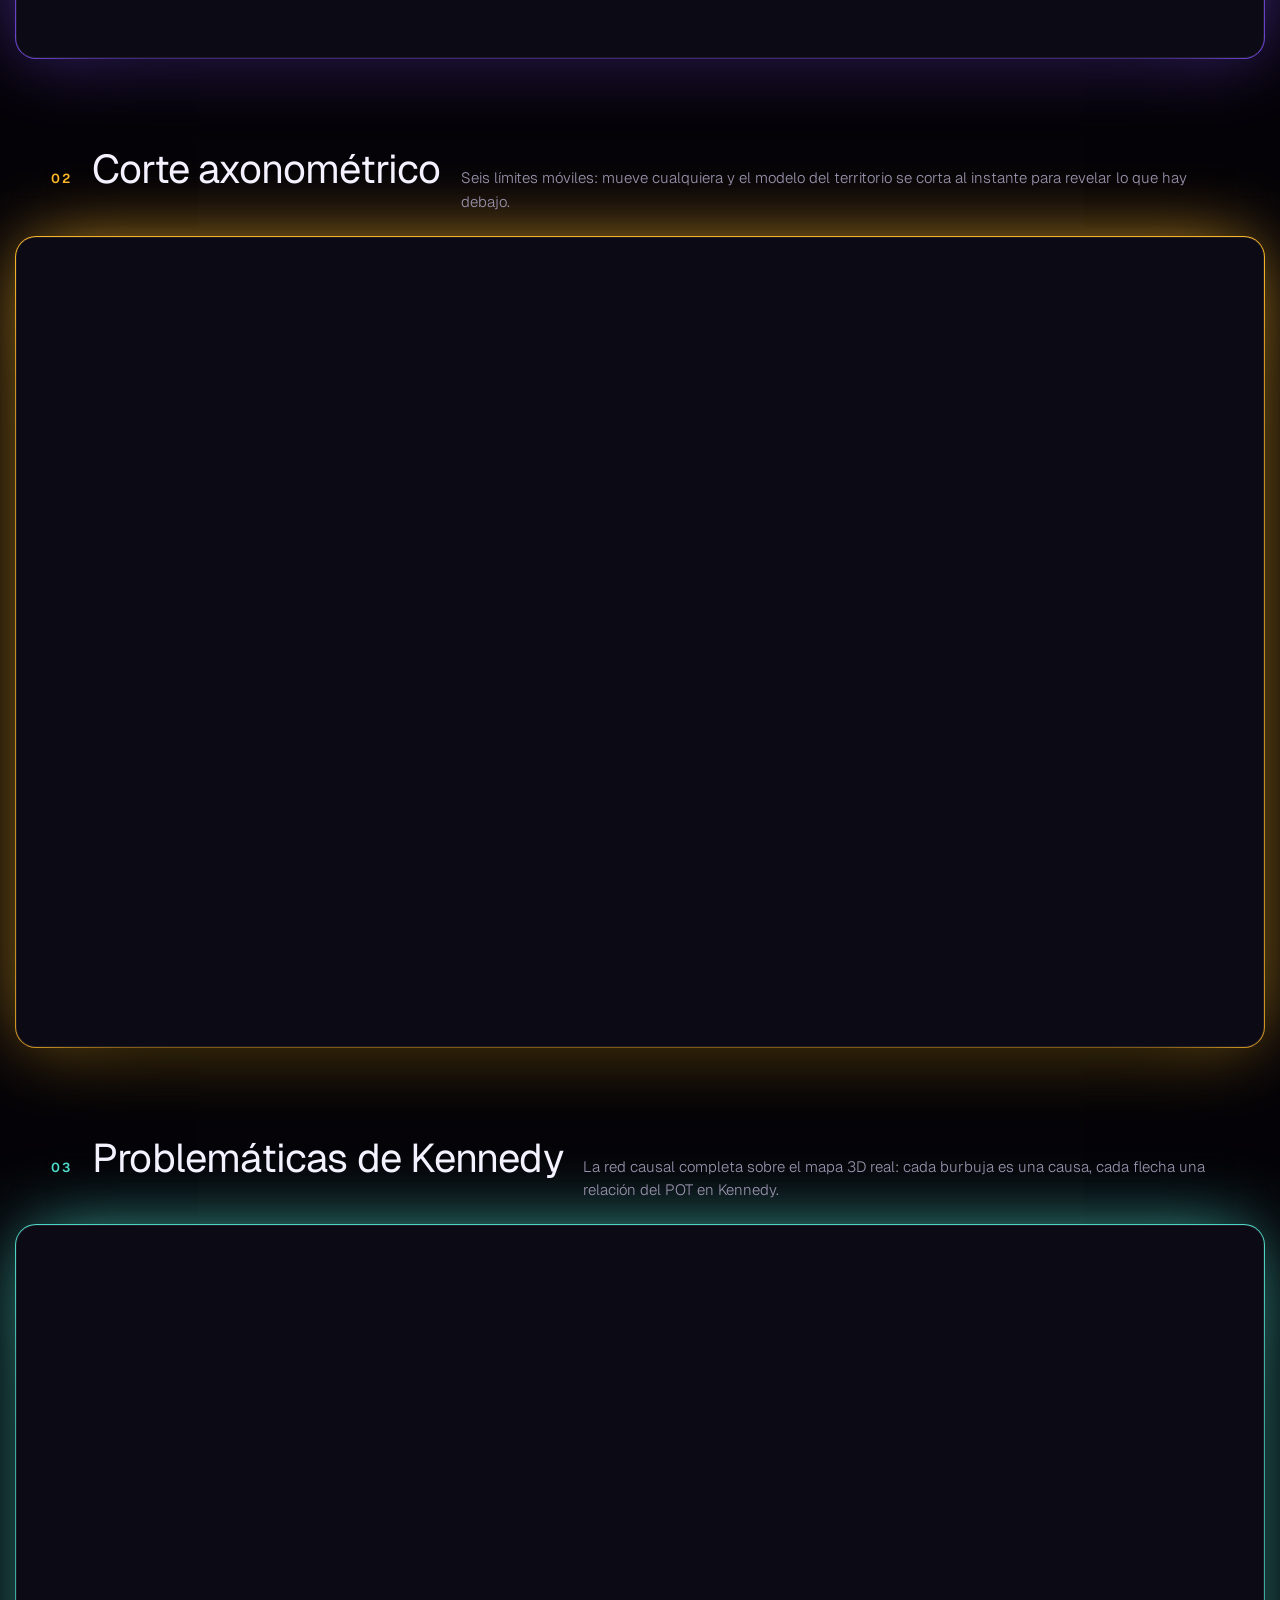
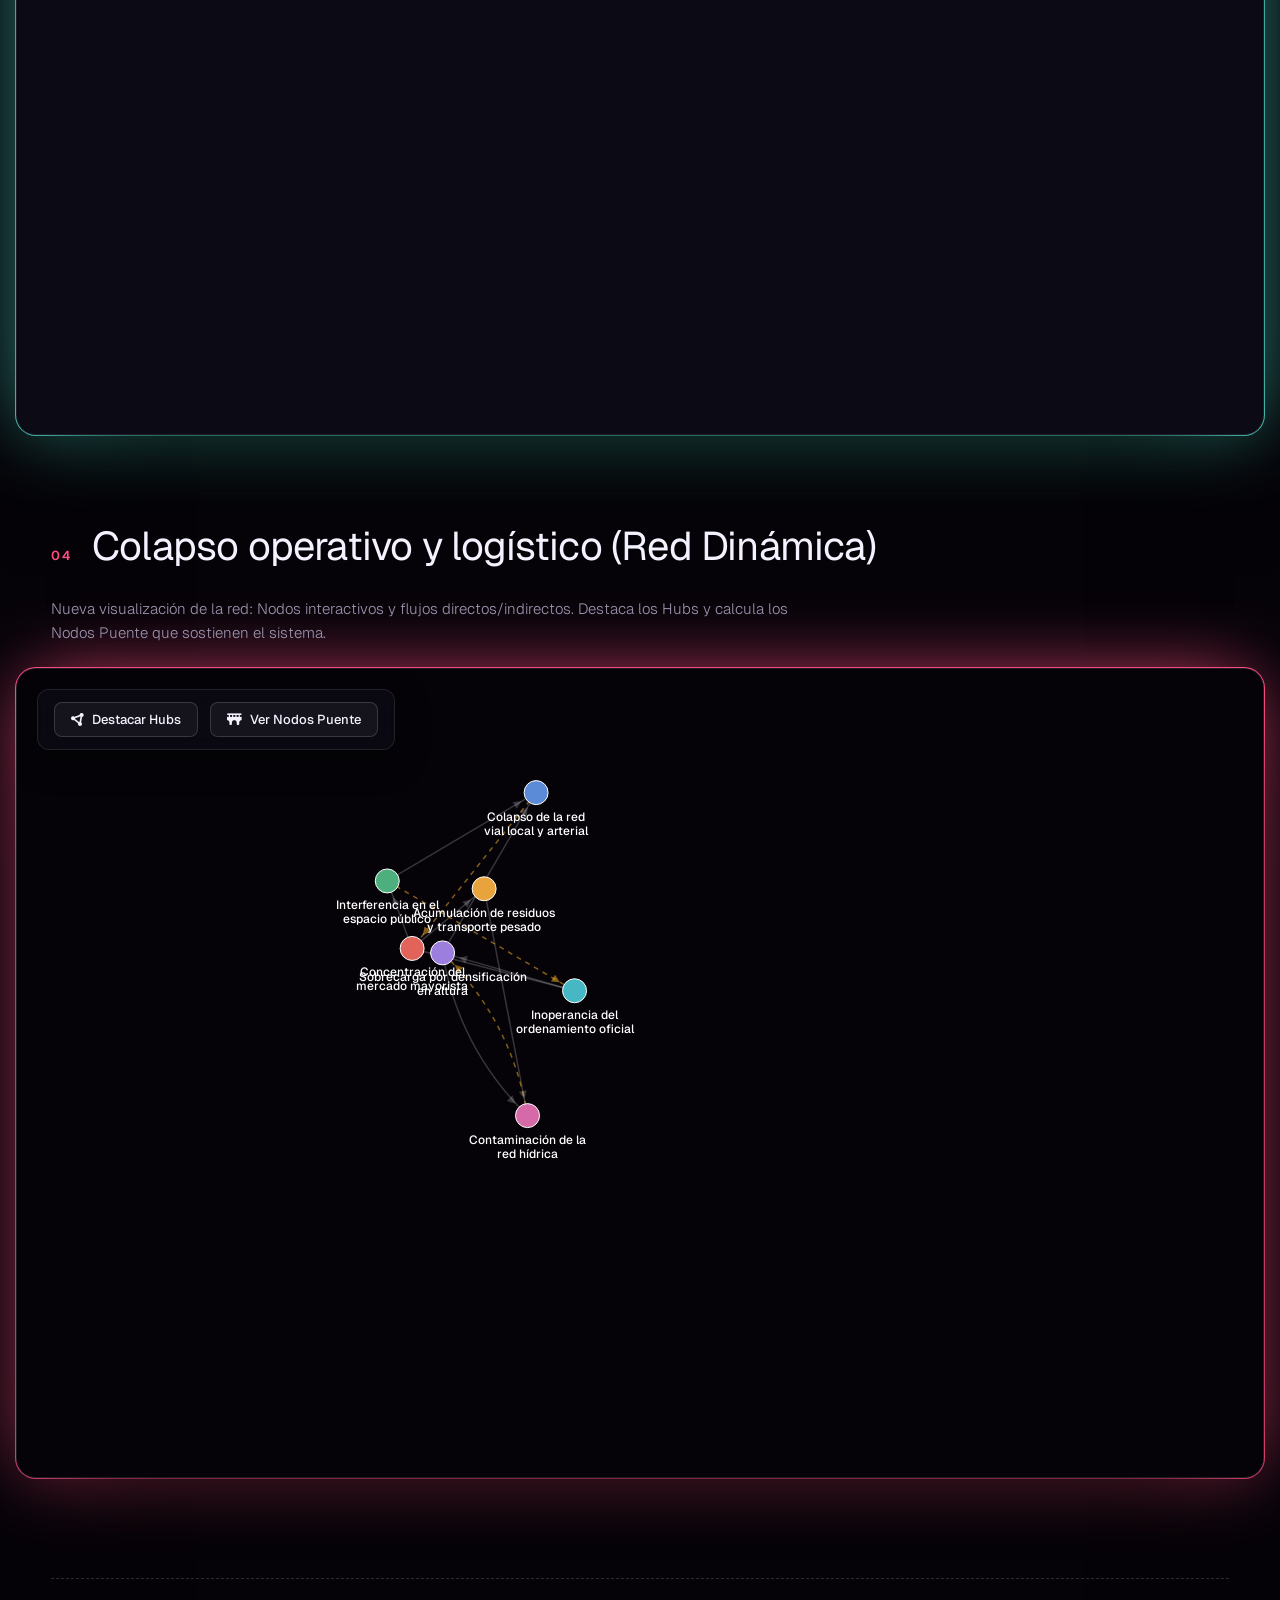
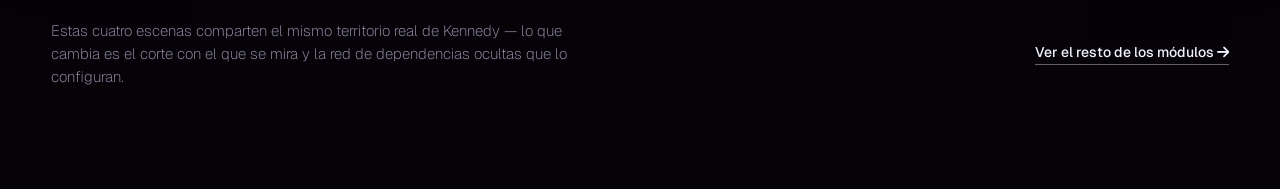
==== commit 731c6893: "feat: restore beautiful design and revert scene 2 to corte axonometrico" ====
--- a/index.html
+++ b/index.html
@@ -1,361 +1,307 @@
 <!DOCTYPE html>
 <html lang="es">
 <head>
-  <meta charset="UTF-8">
-  <meta name="viewport" content="width=device-width, initial-scale=1.0">
-  <title>4 Puntos - Kennedy</title>
-  <link rel="preconnect" href="https://fonts.googleapis.com">
-  <link rel="preconnect" href="https://fonts.gstatic.com" crossorigin>
-  <link href="https://fonts.googleapis.com/css2?family=Geist:wght@300;400;500;600&display=swap" rel="stylesheet">
-  <style>
-    * { box-sizing: border-box; margin: 0; padding: 0; }
-    html, body {
-      width: 100%;
-      height: 100%;
-      background: #050308;
-      font-family: 'Geist', sans-serif;
-      color: #fff;
-      overflow-x: hidden;
-      scroll-snap-type: y mandatory; /* Scroll snap for 4 distinct pages */
-    }
-    
-    .panel {
-      width: 100vw;
-      height: 100vh;
-      scroll-snap-align: start;
-      position: relative;
-      display: flex;
-      flex-direction: column;
-      border-bottom: 2px solid rgba(255, 255, 255, 0.1);
-    }
-
-    /* Título simple en cada panel */
-    .panel-title {
-      position: absolute;
-      top: 20px;
-      left: 20px;
-      z-index: 10;
-      background: rgba(12, 10, 20, 0.85);
-      backdrop-filter: blur(10px);
-      padding: 10px 20px;
-      border-radius: 8px;
-      border: 1px solid rgba(255, 255, 255, 0.1);
-      font-weight: 500;
-      font-size: 14px;
-      pointer-events: none; /* Let clicks pass through to iframe */
-    }
-
-    iframe {
-      width: 100%;
-      height: 100%;
-      border: none;
-      background: #050308;
-    }
-
-    /* Estilos del panel 4 (Red Causal) */
-    #panel4 { background: #0c0a14; overflow: hidden; position: relative; }
-    canvas { display: block; width: 100%; height: 100%; }
-    
-    .toolbar {
-      position: absolute;
-      top: 20px;
-      left: 20px;
-      z-index: 10;
-      display: flex;
-      gap: 12px;
-      background: rgba(12, 10, 20, 0.9);
-      backdrop-filter: blur(10px);
-      padding: 12px 16px;
-      border-radius: 12px;
-      border: 1px solid rgba(255, 255, 255, 0.1);
-    }
-    .btn {
-      background: rgba(255, 255, 255, 0.05);
-      border: 1px solid rgba(255, 255, 255, 0.15);
-      color: #f4f2ff;
-      font-family: 'Geist', sans-serif;
-      font-size: 13px;
-      font-weight: 500;
-      padding: 8px 16px;
-      border-radius: 8px;
-      cursor: pointer;
-      transition: all 0.2s ease;
-    }
-    .btn:hover { background: rgba(255, 255, 255, 0.1); border-color: rgba(255, 255, 255, 0.3); }
-    .btn.active-hubs { background: rgba(128, 82, 255, 0.2); border-color: #8052ff; color: #fff; }
-    .btn.active-bridges { background: rgba(255, 184, 41, 0.2); border-color: #ffb829; color: #fff; }
-
-    .tooltip {
-      position: absolute;
-      pointer-events: none;
-      background: rgba(12, 10, 20, 0.95);
-      border: 1px solid rgba(255, 255, 255, 0.15);
-      padding: 12px 16px;
-      border-radius: 8px;
-      max-width: 280px;
-      font-size: 13px;
-      line-height: 1.5;
-      opacity: 0;
-      transition: opacity 0.15s ease;
-      z-index: 20;
-    }
-    .tooltip.visible { opacity: 1; }
-    .tooltip-title { font-weight: 600; margin-bottom: 6px; color: #fff; display: flex; align-items: center; gap: 8px; }
-    .tooltip-dot { width: 10px; height: 10px; border-radius: 50%; }
-    .tooltip-desc { color: #9a93ad; }
-  </style>
+<meta charset="UTF-8">
+<meta name="viewport" content="width=device-width, initial-scale=1, viewport-fit=cover">
+<title>Problemas · Kennedy — RAPOT</title>
+<meta name="description" content="Cuatro lecturas axonométricas del colapso operativo y logístico de Kennedy.">
+<link rel="preconnect" href="https://fonts.googleapis.com">
+<link rel="preconnect" href="https://fonts.gstatic.com" crossorigin>
+<link href="https://fonts.googleapis.com/css2?family=Geist:wght@200;400;500;600&display=swap" rel="stylesheet">
+<link rel="stylesheet" href="https://cdnjs.cloudflare.com/ajax/libs/font-awesome/6.5.1/css/all.min.css">
+<style>
+:root{
+  --void: #050308; 
+  --panel: #0c0a14; 
+  --ice: #f4f2ff; 
+  --dim: #9a93ad;
+  --violet: #8052ff; 
+  --amber: #ffb829;
+  --font: 'Geist', ui-sans-serif, system-ui, -apple-system, sans-serif;
+  --pad: clamp(20px, 4vw, 64px);
+}
+*{box-sizing:border-box;margin:0;padding:0}
+html{background:var(--void);scroll-behavior:smooth}
+body{font-family:var(--font);font-weight:200;background:var(--void);color:var(--dim);font-size:17px;line-height:1.55;-webkit-font-smoothing:antialiased}
+a{color:inherit;text-decoration:none}
+button{font:inherit;color:inherit;background:none;border:0;cursor:pointer}
+:focus-visible{outline:2px solid var(--violet);outline-offset:3px}
+.wrap{max-width:1400px;margin:0 auto;padding:0 var(--pad);width:100%}
+
+#cloud{position:absolute;inset:0;width:100%;height:100%;z-index:0;display:block}
+
+/* ---------- nav ---------- */
+.nav{position:fixed;inset:0 0 auto 0;z-index:20;padding-top:env(safe-area-inset-top,0px);transition:background .3s ease, border-bottom 0.3s ease;}
+.nav.solid{background:rgba(5,3,8,.86);backdrop-filter:blur(12px);-webkit-backdrop-filter:blur(12px);border-bottom: 1px solid rgba(255,255,255,0.05);}
+.nav-in{height:76px;display:flex;align-items:center;gap:20px}
+.brand{display:flex;align-items:center;gap:12px;color:var(--ice);font-weight:600;font-size:16px;letter-spacing: 0.03em;}
+.brand svg{width:28px;height:28px}
+.back{margin-left:auto;display:flex;align-items:center;gap:8px;color:var(--dim);font-size:13px;border:1px solid rgba(244,242,255,.16);border-radius:999px;padding:9px 18px;transition:border-color .2s ease,color .2s ease, background 0.2s ease;}
+.back:hover{color:var(--ice);border-color:rgba(244,242,255,.4); background:rgba(255,255,255,0.05);}
+
+/* ---------- hero ---------- */
+.hero{position:relative;z-index:2;padding:120px 0 60px}
+.eyebrow{display:inline-block;font-size:13px;font-weight:600;letter-spacing:.06em;color:var(--amber);background:rgba(255,184,41,0.1);padding:4px 12px;border-radius:99px;opacity:0;animation:pv-rise .6s cubic-bezier(.22,1,.36,1) .05s forwards}
+.hero h1{margin-top:24px;font-weight:400;color:var(--ice);letter-spacing:-.03em;line-height:1.04;
+  font-size:clamp(2.2rem,5vw,4rem);max-width:18ch;opacity:0;animation:pv-rise .7s cubic-bezier(.22,1,.36,1) .14s forwards}
+.hero p{margin-top:20px;max-width:65ch;font-size:18px;font-weight:300;color:var(--dim);opacity:0;animation:pv-rise .7s cubic-bezier(.22,1,.36,1) .26s forwards}
+.scroll-hint{margin-top:40px;display:flex;align-items:center;gap:14px;font-size:13px;color:var(--dim);
+  opacity:0;animation:pv-rise .7s cubic-bezier(.22,1,.36,1) .36s forwards}
+.scroll-hint i{display:block;width:1px;height:48px;background:linear-gradient(var(--amber),transparent);animation:pv-drip 2.2s ease-in-out infinite}
+@keyframes pv-rise{ from{ opacity:0; transform:translateY(14px); } to{ opacity:1; transform:translateY(0); } }
+@keyframes pv-drip{0%{transform:scaleY(0);transform-origin:top}45%{transform:scaleY(1);transform-origin:top}55%{transform:scaleY(1);transform-origin:bottom}100%{transform:scaleY(0);transform-origin:bottom}}
+
+/* ---------- el hilo: rail vertical con un punto por escena ---------- */
+.thread{position:fixed;top:50%;right:32px;transform:translateY(-50%);z-index:15;display:flex;flex-direction:column;align-items:center;gap:0}
+.thread-line{position:absolute;top:14px;bottom:14px;left:50%;width:2px;background:rgba(244,242,255,.08);transform:translateX(-50%); border-radius:2px;}
+.thread-fill{position:absolute;top:14px;left:50%;width:2px;background:linear-gradient(var(--amber),var(--violet));transform:translateX(-50%);height:0%;transition:height .3s ease;border-radius:2px;box-shadow: 0 0 10px var(--violet);}
+.thread-dot{position:relative;z-index:1;width:32px;height:32px;display:flex;align-items:center;justify-content:center;cursor:pointer}
+.thread-dot::before{content:"";width:10px;height:10px;border-radius:50%;background:rgba(244,242,255,.2);transition:all .25s cubic-bezier(.22,1,.36,1);box-shadow:0 0 0 0 transparent}
+.thread-dot:hover::before{background:rgba(244,242,255,.8);transform:scale(1.25)}
+.thread-dot.active::before{background:var(--c,var(--amber));transform:scale(1.5);box-shadow:0 0 16px 3px var(--c,var(--amber))}
+.thread-label{position:absolute;right:42px;top:50%;transform:translateY(-50%);white-space:nowrap;font:500 12px/1 var(--font);
+  letter-spacing:.04em;color:var(--ice);background:rgba(12,10,20,.95);border:1px solid rgba(244,242,255,.14);border-radius:6px;
+  padding:8px 12px;opacity:0;pointer-events:none;transition:opacity .2s ease, transform 0.2s ease; transform:translateY(-50%) translateX(10px);}
+.thread-dot:hover .thread-label{opacity:1; transform:translateY(-50%) translateX(0);}
+@media (max-width:900px){ .thread{display:none} }
+
+/* ---------- secciones de escena ---------- */
+.scene-section{position:relative;min-height:100vh;display:flex;flex-direction:column;justify-content:flex-end;padding-top:60px}
+.scene-head{position:relative;z-index:2;padding:0 var(--pad) 24px;opacity:0;transform:translateY(24px);
+  transition:opacity .7s cubic-bezier(.22,1,.36,1), transform .7s cubic-bezier(.22,1,.36,1)}
+.scene-section.in-view .scene-head{opacity:1;transform:translateY(0)}
+.scene-head-in{max-width:1400px;margin:0 auto;display:flex;align-items:baseline;gap:20px;flex-wrap:wrap}
+.scene-head .n{font:600 13px/1 var(--font);letter-spacing:.15em;color:var(--c,var(--amber))}
+.scene-head h2{font-weight:400;font-size:clamp(1.6rem,3.2vw,2.5rem);letter-spacing:-.02em;color:var(--ice)}
+.scene-head p{flex:1 1 350px;font-size:15px;color:var(--dim);max-width:75ch; font-weight:300;}
+.scene-stage{position:relative;height:min(90vh,980px);min-height:500px;margin:0 16px 20px;border-radius:20px;overflow:hidden;
+  border:1px solid rgba(244,242,255,.08);background:var(--panel);
+  opacity:0;transform:translateY(40px) scale(.96);
+  transition:opacity .8s cubic-bezier(.22,1,.36,1) .05s, transform .8s cubic-bezier(.22,1,.36,1) .05s, box-shadow 1s ease .1s}
+.scene-section.in-view .scene-stage{opacity:1;transform:translateY(0) scale(1);
+  box-shadow:0 50px 100px -30px rgba(0,0,0,.8), 0 0 0 1px var(--c,var(--violet)), 0 0 80px -15px var(--c,var(--violet))}
+.scene-stage iframe{width:100%;height:100%;border:0;display:block;background:var(--panel)}
+@media (max-width:860px){
+  .scene-section{padding-top:40px}
+  .scene-stage{margin:0 12px 12px;height:min(80vh,750px)}
+  .scene-head{padding:0 20px 20px}
+}
+
+/* ---------- cierre ---------- */
+.closing{position:relative;z-index:2;padding:80px var(--pad) 100px}
+.closing .band{max-width:1400px;margin:0 auto;border-top:1px dashed rgba(244,242,255,.16);padding-top:40px;
+  display:flex;justify-content:space-between;gap:24px;flex-wrap:wrap;align-items:center}
+.closing p{max-width:55ch;font-size:15px;color:var(--dim);}
+.closing a.ghost{font-size:14px;color:var(--ice);font-weight:500;border-bottom:1px solid rgba(244,242,255,.4);transition:color 0.2s ease, border-color 0.2s ease;}
+.closing a.ghost:hover{color:var(--amber); border-color:var(--amber);}
+
+@media (prefers-reduced-motion:reduce){
+  html{scroll-behavior:auto}
+  .eyebrow,.hero h1,.hero p,.scroll-hint{animation:none;opacity:1}
+  .scroll-hint i{animation:none}
+  .scene-head,.scene-stage{transition:none;opacity:1;transform:none}
+}
+</style>
 </head>
 <body>
 
-  <!-- 1. Simulación 3D de tránsito -->
-  <section class="panel">
-    <div class="panel-title">1. Simulación 3D de tránsito</div>
-    <iframe src="https://anasoficasca-code.github.io/modelamiento2/modulo-08-3d.html?embed=1" onload="hideUI(this)"></iframe>
-  </section>
-
-  <!-- 2. Navegador multiescalar -->
-  <section class="panel">
-    <div class="panel-title">2. Navegador multiescalar (Capas)</div>
-    <iframe src="https://anasoficasca-code.github.io/modelamiento2/modulo-05.html?embed=1" onload="hideUI(this)"></iframe>
-  </section>
-
-  <!-- 3. Problemáticas de Kennedy -->
-  <section class="panel">
-    <div class="panel-title">3. Problemáticas de Kennedy</div>
-    <iframe src="https://anasoficasca-code.github.io/modelamiento2/modulo-12-problemas.html?embed=1" onload="hideUI(this)"></iframe>
-  </section>
-
-  <!-- 4. Red Causal Interactiva -->
-  <section class="panel" id="panel4">
-    <div class="toolbar">
-      <button class="btn" id="btnHubs">Destacar Hubs</button>
-      <button class="btn" id="btnBridges">Ver Nodos Puente</button>
-    </div>
-    <canvas id="networkCanvas"></canvas>
-    <div class="tooltip" id="tooltip">
-      <div class="tooltip-title"><div class="tooltip-dot" id="tt-dot"></div> <span id="tt-title"></span></div>
-      <div class="tooltip-desc" id="tt-desc"></div>
-    </div>
-  </section>
-
-  <script>
-    // --- Ocultar UI de Iframes (Iconos de la izquierda) ---
-    function hideUI(iframe) {
-      try {
-        const doc = iframe.contentWindow.document;
-        if (!doc) return;
-        const style = doc.createElement('style');
-        style.textContent = `
-          .sidebar, .site-nav, .navigation-unified, aside, .nav, header { display: none !important; }
-          .app, .main, body, .viewport, .map-container, #map { padding-left: 0 !important; margin-left: 0 !important; left: 0 !important; width: 100% !important; max-width: 100% !important; }
-          .overlay-tools { left: 20px !important; }
-        `;
-        doc.head.appendChild(style);
-      } catch(e) {}
+<header class="nav" id="nav">
+  <div class="wrap nav-in">
+    <a class="brand" href="https://anasoficasca-code.github.io/modelamiento2/v2.html" aria-label="RAPOT">
+      <svg viewBox="0 0 34 34" aria-hidden="true"><circle cx="17" cy="17" r="16" fill="none" stroke="#ffb829" stroke-opacity=".5" stroke-width="1.2"/><circle cx="17" cy="9" r="3" fill="#f4f2ff"/><circle cx="10" cy="21" r="3" fill="#f4f2ff"/><circle cx="24" cy="21" r="3" fill="#f4f2ff"/></svg>
+      RAPOT KENNEDY
+    </a>
+    <a class="back" href="https://anasoficasca-code.github.io/modelamiento2/v2.html"><i class="fa-solid fa-arrow-left"></i> Volver al Modelo Completo</a>
+  </div>
+</header>
+
+<section class="hero">
+  <canvas id="cloud" aria-hidden="true"></canvas>
+  <div class="wrap" style="position:relative">
+    <p class="eyebrow">TERRITORIO KENNEDY</p>
+    <h1>Un territorio que ya no alcanza a sostener su propio modelo de ocupación.</h1>
+    <p>Cuatro lecturas del mismo lugar, cada una desde su propio corte axonométrico. Baja para recorrerlas a pantalla completa y descubre la red dinámica de flujos.</p>
+    <div class="scroll-hint"><i aria-hidden="true"></i>Baja para recorrer las escenas</div>
+  </div>
+</section>
+
+<main id="scenes"></main>
+
+<nav class="thread" id="thread" aria-label="Escenas">
+  <span class="thread-line"></span>
+  <span class="thread-fill" id="threadFill"></span>
+</nav>
+
+<section class="closing">
+  <div class="band">
+    <p>Estas cuatro escenas comparten el mismo territorio real de Kennedy — lo que cambia es el corte con el que se mira y la red de dependencias ocultas que lo configuran.</p>
+    <a class="ghost" href="https://anasoficasca-code.github.io/modelamiento2/v2.html#modulos">Ver el resto de los módulos <i class="fa-solid fa-arrow-right"></i></a>
+  </div>
+</section>
+
+<script>
+(function(){
+'use strict';
+
+// 1. Array de escenas dinámicas. 
+// Las primeras 3 vienen de modelamiento2 (axonometrías originales).
+// La 4ª apunta a nuestro nuevo "network.html" local y ultra-ligero.
+var SCENES = [
+  { c:'#8052ff', n:'01', t:'Simulación 3D de tránsito', href:'https://anasoficasca-code.github.io/modelamiento2/modulo-08-3d.html?embed=1',
+    d:'El flujo vehicular corriendo en vivo sobre la malla vial real de Kennedy — arrastra para girar, rueda para zoom.' },
+  { c:'#ffb829', n:'02', t:'Corte axonométrico', href:'https://anasoficasca-code.github.io/modelamiento2/modulo-10-corte.html?embed=1',
+    d:'Seis límites móviles: mueve cualquiera y el modelo del territorio se corta al instante para revelar lo que hay debajo.' },
+  { c:'#4fdccc', n:'03', t:'Problemáticas de Kennedy', href:'https://anasoficasca-code.github.io/modelamiento2/modulo-12-problemas.html?embed=1',
+    d:'La red causal completa sobre el mapa 3D real: cada burbuja es una causa, cada flecha una relación del POT en Kennedy.' },
+  { c:'#ff4d82', n:'04', t:'Colapso operativo y logístico (Red Dinámica)', href:'network.html',
+    d:'Nueva visualización de la red: Nodos interactivos y flujos directos/indirectos. Destaca los Hubs y calcula los Nodos Puente que sostienen el sistema.' }
+];
+
+/* ================= construir las secciones y el hilo ================= */
+var scenesEl = document.getElementById('scenes');
+var threadEl = document.getElementById('thread');
+var threadHtml = '<span class="thread-line"></span><span class="thread-fill" id="threadFill"></span>';
+var scenesHtml = '';
+
+SCENES.forEach(function(s, i){
+  var id = 'sc-'+i;
+  // Panel de escena
+  scenesHtml += '<section class="scene-section" id="'+id+'" style="--c:'+s.c+'">'+
+    '<div class="scene-head"><div class="scene-head-in">'+
+    '<span class="n">'+s.n+'</span><h2>'+s.t+'</h2><p>'+s.d+'</p>'+
+    '</div></div>'+
+    '<div class="scene-stage"><iframe data-src="'+s.href+'" title="'+s.t+'" loading="lazy"></iframe></div>'+
+    '</section>';
+  
+  // Punto en el hilo de navegación lateral
+  threadHtml += '<a href="#'+id+'" class="thread-dot" data-idx="'+i+'" style="--c:'+s.c+'" aria-label="Escena '+s.n+'">'+
+    '<span class="thread-label">'+s.t+'</span></a>';
+});
+
+scenesEl.innerHTML = scenesHtml;
+threadEl.innerHTML = threadHtml;
+
+/* ================= intersection observer para revelar & cargar iframes ================= */
+var sections = [].slice.call(document.querySelectorAll('.scene-section'));
+var dots = [].slice.call(document.querySelectorAll('.thread-dot'));
+var threadFill = document.getElementById('threadFill');
+var activeIdx = -1;
+
+function hideIframeUI(iframe) {
+  try {
+    var doc = iframe.contentWindow.document;
+    if (!doc) return;
+    var style = doc.createElement('style');
+    // Inyectamos CSS para ocultar las barras laterales y los menús en las axonometrías incrustadas
+    style.textContent = `
+      .sidebar, .site-nav, .navigation-unified, aside, .nav, header { display: none !important; }
+      .app, .main, body, .viewport, .map-container, #map { padding-left: 0 !important; margin-left: 0 !important; left: 0 !important; width: 100% !important; max-width: 100% !important; }
+      .overlay-tools { left: 20px !important; }
+    `;
+    doc.head.appendChild(style);
+  } catch(e) {
+    console.log('No se pudo inyectar CSS en el iframe (CORS local o restringido)', e);
+  }
+}
+
+var obs = new IntersectionObserver(function(entries){
+  entries.forEach(function(e){
+    var el = e.target;
+    if (e.isIntersecting){
+      el.classList.add('in-view');
+      // Lazy load del iframe
+      var iframe = el.querySelector('iframe');
+      if (iframe && !iframe.src) {
+        iframe.onload = function() { hideIframeUI(iframe); };
+        iframe.src = iframe.getAttribute('data-src');
+      }
     }
-
-    // --- Lógica del Panel 4 (Red Causal) ---
-    const NODES_DATA = [
-      { id: "n1", corto: "Colapso vial", full: "Colapso de la red vial local y de los corredores arteriales", color: "#5b8ad6" },
-      { id: "n2", corto: "Contaminación hídrica", full: "Contaminación y alteración biofísica de la red hídrica", color: "#d669a8" },
-      { id: "n3", corto: "Concentración mercado", full: "Concentración metropolitana del mercado mayorista", color: "#e2635a" },
-      { id: "n4", corto: "Sobrecarga residencial", full: "Sobrecarga infraestructural de la densificación en altura", color: "#9b7ede" },
-      { id: "n5", corto: "Interferencia espacio público", full: "Interferencia de actividades logísticas en espacio público", color: "#4caf7d" },
-      { id: "n6", corto: "Acumulación residuos", full: "Acumulación de residuos y transporte sobre red ecológica", color: "#e8a33d" },
-      { id: "n7", corto: "Inoperancia oficial", full: "Inoperancia del ordenamiento oficial ante patrones reales", color: "#45b8c4" }
-    ];
-
-    const LINKS_DATA = [
-      { from: "n7", to: "n3", verbo: "Norma permite hiperconcentración regional." },
-      { from: "n7", to: "n4", verbo: "Aprueba licencias sin exigir expansión de redes." },
-      { from: "n3", to: "n5", verbo: "Toneladas y vehículos desbordan espacio público." },
-      { from: "n3", to: "n6", verbo: "Desechos presionan los bordes de la franja ambiental." },
-      { from: "n5", to: "n1", verbo: "Camiones bloquean tráfico local y arterial." },
-      { from: "n4", to: "n2", verbo: "Aumento poblacional sobrepasa capacidad hídrica." },
-      { from: "n4", to: "n1", verbo: "Viajes cotidianos aceleran colapso vial." },
-      { from: "n6", to: "n2", verbo: "Basura y lixiviados contaminan humedal." },
-      { from: "n1", to: "n3", loopLabel: "B1", verbo: "Bloqueos frenan entrada de camiones (Autorregulación)." },
-      { from: "n5", to: "n7", loopLabel: "R1", verbo: "Prácticas informales hacen obsoleta la norma." },
-      { from: "n2", to: "n4", loopLabel: "B2", verbo: "Deterioro actúa como límite biótico." }
-    ];
-
-    const canvas = document.getElementById('networkCanvas');
-    const ctx = canvas.getContext('2d');
-    const tooltip = document.getElementById('tooltip');
-    const ttTitle = document.getElementById('tt-title');
-    const ttDesc = document.getElementById('tt-desc');
-    const ttDot = document.getElementById('tt-dot');
+  });
+}, { threshold: [0, 0.15, 0.4, 1] });
+
+sections.forEach(function(sec){ obs.observe(sec); });
+
+/* ================= scroll & hilo de navegación ================= */
+var nav = document.getElementById('nav');
+
+function onScroll(){
+  var scrollY = window.scrollY;
+  var wh = window.innerHeight;
+  nav.classList.toggle('solid', scrollY > 40);
+
+  // Determinar qué sección está activa (la que domina la pantalla)
+  var mid = scrollY + wh * 0.6;
+  var found = -1;
+  sections.forEach(function(sec, i){
+    var top = sec.offsetTop, bottom = top + sec.offsetHeight;
+    if (mid >= top && mid <= bottom) found = i;
+  });
+  
+  if (found === -1 && scrollY < wh*0.5) found = 0; // Hero area = focus scene 0
+  if (found !== activeIdx && found >= 0) {
+    activeIdx = found;
+    dots.forEach(function(d, i){ d.classList.toggle('active', i === activeIdx); });
     
-    let highlightHubs = false;
-    let highlightBridges = false;
-    let hoveredNode = null, hoveredLink = null;
-    let mouseX = -1000, mouseY = -1000;
-    let isDragging = false, dragNode = null;
-    let cx, cy, width, height;
-
-    const nodes = NODES_DATA.map(n => ({ ...n, x: Math.random()*800, y: Math.random()*600, vx: 0, vy: 0, degree: 0, isBridge: false }));
-    const nodeMap = Object.fromEntries(nodes.map(n => [n.id, n]));
-    
-    const links = LINKS_DATA.map(l => {
-      nodeMap[l.from].degree++; nodeMap[l.to].degree++;
-      return { ...l, source: nodeMap[l.from], target: nodeMap[l.to] };
+    // Animar la línea de progreso
+    if (dots.length > 1) {
+      var pct = (activeIdx / (dots.length - 1)) * 100;
+      threadFill.style.height = pct + '%';
+    }
+  }
+}
+window.addEventListener('scroll', onScroll, {passive:true});
+window.addEventListener('resize', onScroll, {passive:true});
+onScroll();
+
+/* ================= animación atmosférica (nube de puntos) ================= */
+var canvas = document.getElementById('cloud');
+if (canvas) {
+  var ctx = canvas.getContext('2d');
+  var W, H, dpr;
+  var pts = [];
+  var reduce = window.matchMedia('(prefers-reduced-motion: reduce)').matches;
+  
+  function resizeCloud(){
+    var r = canvas.getBoundingClientRect();
+    dpr = Math.min(window.devicePixelRatio||1, 2);
+    W = r.width; H = r.height;
+    canvas.width = W*dpr; canvas.height = H*dpr;
+    ctx.setTransform(dpr,0,0,dpr,0,0);
+  }
+  window.addEventListener('resize', resizeCloud);
+  resizeCloud();
+
+  for(var i=0;i<(reduce?30:70);i++) {
+    pts.push({
+      x: Math.random()*100, y: Math.random()*100,
+      s: Math.random()*1.5 + 0.5,
+      vx: (Math.random()-0.5)*0.1, vy: (Math.random()-0.5)*0.1,
+      a: Math.random()*Math.PI*2
     });
-
-    // Hardcode known bridges for the 7 node graph for visual clarity based on topology
-    nodeMap['n3'].isBridge = true; // Concentración
-    nodeMap['n4'].isBridge = true; // Sobrecarga
-    nodeMap['n7'].isBridge = true; // Inoperancia
-
-    function resize() {
-      width = canvas.parentElement.clientWidth;
-      height = canvas.parentElement.clientHeight;
-      canvas.width = width; canvas.height = height;
-      cx = width / 2; cy = height / 2;
-    }
-    window.addEventListener('resize', resize);
-    resize();
-
-    function applyForces() {
-      // Repulsión
-      for(let i=0; i<nodes.length; i++) {
-        for(let j=i+1; j<nodes.length; j++) {
-          let dx = nodes[i].x - nodes[j].x, dy = nodes[i].y - nodes[j].y;
-          let distSq = dx*dx + dy*dy || 0.01;
-          let f = 3000 / distSq;
-          let dist = Math.sqrt(distSq);
-          nodes[i].vx += (dx/dist)*f; nodes[i].vy += (dy/dist)*f;
-          nodes[j].vx -= (dx/dist)*f; nodes[j].vy -= (dy/dist)*f;
-        }
-      }
-      // Atracción
-      links.forEach(l => {
-        let dx = l.target.x - l.source.x, dy = l.target.y - l.source.y;
-        let dist = Math.sqrt(dx*dx + dy*dy) || 1;
-        let f = (dist - 160) * 0.05;
-        l.source.vx += (dx/dist)*f; l.source.vy += (dy/dist)*f;
-        l.target.vx -= (dx/dist)*f; l.target.vy -= (dy/dist)*f;
-      });
-      // Gravedad
-      nodes.forEach(n => {
-        n.vx += (cx - n.x) * 0.005; n.vy += (cy - n.y) * 0.005;
-        if(n === dragNode) { n.x = mouseX; n.y = mouseY; n.vx = 0; n.vy = 0; }
-        else { n.vx *= 0.85; n.vy *= 0.85; n.x += n.vx; n.y += n.vy; }
-      });
-    }
-
-    function getRadius(n) { return 15 + (highlightHubs ? n.degree * 4 : 0) + (hoveredNode===n ? 4 : 0); }
-
-    function draw() {
-      ctx.clearRect(0, 0, width, height);
-      applyForces();
-
-      links.forEach(l => {
-        const isH = hoveredLink === l || hoveredNode === l.source || hoveredNode === l.target;
-        const isD = (hoveredNode || hoveredLink) && !isH;
-        
-        ctx.beginPath();
-        ctx.moveTo(l.source.x, l.source.y);
-        const isBi = links.some(ol => ol.source === l.target && ol.target === l.source);
-        let mx = (l.source.x + l.target.x)/2, my = (l.source.y + l.target.y)/2;
-        if(isBi) {
-          let dx = l.target.x - l.source.x, dy = l.target.y - l.source.y;
-          let len = Math.hypot(dx,dy);
-          mx += (-dy/len)*30; my += (dx/len)*30;
-          ctx.quadraticCurveTo(mx, my, l.target.x, l.target.y);
-        } else {
-          ctx.lineTo(l.target.x, l.target.y);
-        }
-        ctx.lineWidth = isH ? 2.5 : 1.5;
-        ctx.strokeStyle = isD ? 'rgba(255,255,255,0.05)' : (isH ? '#fff' : 'rgba(255,255,255,0.2)');
-        if(l.loopLabel) {
-          ctx.setLineDash([5,5]);
-          ctx.strokeStyle = isD ? 'rgba(255,184,41,0.1)' : (isH ? '#ffb829' : 'rgba(255,184,41,0.5)');
-        }
-        ctx.stroke(); ctx.setLineDash([]);
-        
-        if(!isD) {
-          let ang = Math.atan2(l.target.y - my, l.target.x - mx);
-          let tr = getRadius(l.target);
-          ctx.save();
-          ctx.translate(l.target.x - Math.cos(ang)*(tr+6), l.target.y - Math.sin(ang)*(tr+6));
-          ctx.rotate(ang);
-          ctx.fillStyle = ctx.strokeStyle;
-          ctx.beginPath(); ctx.moveTo(0,0); ctx.lineTo(-8,-4); ctx.lineTo(-8,4); ctx.fill();
-          ctx.restore();
-        }
-      });
-
-      [...nodes].sort((a,b)=>a===hoveredNode?1:-1).forEach(n => {
-        const isH = hoveredNode===n || (hoveredLink && (hoveredLink.source===n || hoveredLink.target===n));
-        const isD = (hoveredNode || hoveredLink) && !isH;
-        let r = getRadius(n);
-
-        if(highlightBridges && n.isBridge && !isD) {
-          ctx.shadowColor = '#ffb829'; ctx.shadowBlur = 20;
-          ctx.beginPath(); ctx.arc(n.x, n.y, r+8, 0, Math.PI*2);
-          ctx.fillStyle = 'rgba(255,184,41,0.15)'; ctx.fill();
-          ctx.strokeStyle = 'rgba(255,184,41,0.8)'; ctx.lineWidth = 2; ctx.setLineDash([4,4]);
-          ctx.stroke(); ctx.setLineDash([]);
-        }
-
-        ctx.shadowColor = n.color; ctx.shadowBlur = (isH || (highlightHubs && n.degree>=4)) ? 15 : 0;
-        ctx.beginPath(); ctx.arc(n.x, n.y, r, 0, Math.PI*2);
-        ctx.fillStyle = isD ? '#111' : n.color; ctx.fill();
-        ctx.lineWidth = isH ? 3 : 1; ctx.strokeStyle = isD ? '#333' : '#fff'; ctx.stroke();
-        
-        ctx.fillStyle = isD ? '#555' : '#fff'; ctx.font = (isH?'600 ':'500 ')+'12px Geist,sans-serif';
-        ctx.textAlign = 'center';
-        
-        const w = n.corto.split(' ');
-        ctx.fillText(w.slice(0, Math.ceil(w.length/2)).join(' '), n.x, n.y+r+16);
-        let l2 = w.slice(Math.ceil(w.length/2)).join(' ');
-        if(l2) ctx.fillText(l2, n.x, n.y+r+30);
-        ctx.restore();
-      });
-      requestAnimationFrame(draw);
-    }
-
-    canvas.addEventListener('pointermove', e => {
-      const rect = canvas.getBoundingClientRect();
-      mouseX = e.clientX - rect.left; mouseY = e.clientY - rect.top;
-      if(isDragging) return;
-      let fn = null, fl = null;
-      for(let i=nodes.length-1; i>=0; i--) {
-        let dx = mouseX - nodes[i].x, dy = mouseY - nodes[i].y, r = getRadius(nodes[i]);
-        if(dx*dx + dy*dy < (r+5)*(r+5)) { fn = nodes[i]; break; }
-      }
-      if(!fn) {
-        for(let l of links) {
-          let A=mouseX-l.source.x, B=mouseY-l.source.y, C=l.target.x-l.source.x, D=l.target.y-l.source.y;
-          let dot=A*C+B*D, lenSq=C*C+D*D, p=-1;
-          if(lenSq!==0) p = dot/lenSq;
-          let xx = p<0 ? l.source.x : p>1 ? l.target.x : l.source.x + p*C;
-          let yy = p<0 ? l.source.y : p>1 ? l.target.y : l.source.y + p*D;
-          if(Math.hypot(mouseX-xx, mouseY-yy) < 8) { fl = l; break; }
-        }
-      }
-      if(fn!==hoveredNode || fl!==hoveredLink) {
-        hoveredNode = fn; hoveredLink = fl;
-        canvas.style.cursor = fn||fl ? 'pointer' : 'default';
-        if(fn) {
-          ttTitle.textContent = fn.corto; ttDesc.textContent = fn.full; ttDot.style.background = fn.color;
-          tooltip.classList.add('visible');
-        } else if(fl) {
-          ttTitle.textContent = fl.loopLabel ? 'Bucle' : 'Relación'; ttDesc.textContent = fl.verbo; ttDot.style.background = fl.loopLabel?'#ffb829':'#fff';
-          tooltip.classList.add('visible');
-        } else tooltip.classList.remove('visible');
-      }
-      if(fn||fl) { tooltip.style.left=(mouseX+15)+'px'; tooltip.style.top=(mouseY+15)+'px'; }
+  }
+
+  function frame(){
+    ctx.clearRect(0,0,W,H);
+    ctx.fillStyle = 'rgba(244,242,255,0.15)';
+    pts.forEach(function(p){
+      p.x += p.vx; p.y += p.vy;
+      if (p.x < 0) p.x = 100; if (p.x > 100) p.x = 0;
+      if (p.y < 0) p.y = 100; if (p.y > 100) p.y = 0;
+      var px = W * (p.x/100);
+      var py = H * (p.y/100);
+      var op = 0.4 + 0.3 * Math.sin(Date.now()*0.001 + p.a);
+      ctx.globalAlpha = op;
+      ctx.beginPath();
+      ctx.arc(px, py, p.s, 0, Math.PI*2);
+      ctx.fill();
     });
-
-    canvas.addEventListener('pointerdown', e => { if(hoveredNode) { isDragging=true; dragNode=hoveredNode; canvas.setPointerCapture(e.pointerId); } });
-    canvas.addEventListener('pointerup', e => { isDragging=false; dragNode=null; try{canvas.releasePointerCapture(e.pointerId)}catch(e){} });
-    canvas.addEventListener('pointerleave', () => { hoveredNode=null; hoveredLink=null; tooltip.classList.remove('visible'); });
-
-    document.getElementById('btnHubs').onclick = function() { highlightHubs = !highlightHubs; this.classList.toggle('active-hubs', highlightHubs); if(highlightBridges) document.getElementById('btnBridges').click(); };
-    document.getElementById('btnBridges').onclick = function() { highlightBridges = !highlightBridges; this.classList.toggle('active-bridges', highlightBridges); if(highlightHubs) document.getElementById('btnHubs').click(); };
-
-    requestAnimationFrame(draw);
-  </script>
+    ctx.globalAlpha = 1;
+    if(!reduce) requestAnimationFrame(frame);
+  }
+  if(!reduce) requestAnimationFrame(frame); else frame();
+}
+
+})();
+</script>
 </body>
 </html>
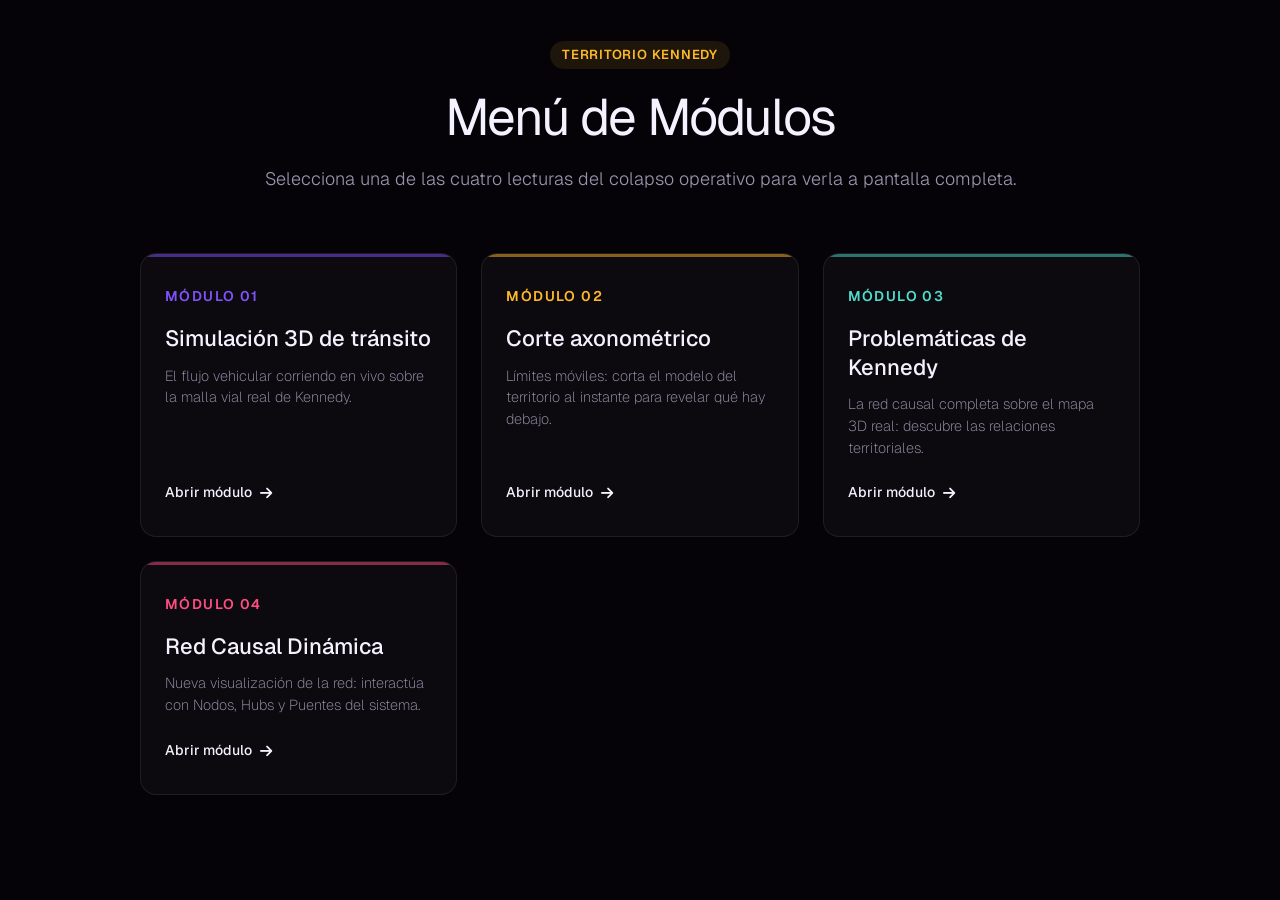
==== commit 3a22244d: "feat: change architecture to a Hub menu linking to 4 separate pages" ====
--- a/index.html
+++ b/index.html
@@ -3,7 +3,7 @@
 <head>
 <meta charset="UTF-8">
 <meta name="viewport" content="width=device-width, initial-scale=1, viewport-fit=cover">
-<title>Problemas · Kennedy — RAPOT</title>
+<title>Menú · Kennedy — RAPOT</title>
 <meta name="description" content="Cuatro lecturas axonométricas del colapso operativo y logístico de Kennedy.">
 <link rel="preconnect" href="https://fonts.googleapis.com">
 <link rel="preconnect" href="https://fonts.gstatic.com" crossorigin>
@@ -17,291 +17,173 @@
   --dim: #9a93ad;
   --violet: #8052ff; 
   --amber: #ffb829;
-  --font: 'Geist', ui-sans-serif, system-ui, -apple-system, sans-serif;
-  --pad: clamp(20px, 4vw, 64px);
+  --font: 'Geist', sans-serif;
 }
 *{box-sizing:border-box;margin:0;padding:0}
-html{background:var(--void);scroll-behavior:smooth}
-body{font-family:var(--font);font-weight:200;background:var(--void);color:var(--dim);font-size:17px;line-height:1.55;-webkit-font-smoothing:antialiased}
+html{background:var(--void);}
+body{font-family:var(--font);font-weight:200;background:var(--void);color:var(--dim);font-size:17px;line-height:1.55;-webkit-font-smoothing:antialiased; padding: 40px 20px;}
 a{color:inherit;text-decoration:none}
-button{font:inherit;color:inherit;background:none;border:0;cursor:pointer}
-:focus-visible{outline:2px solid var(--violet);outline-offset:3px}
-.wrap{max-width:1400px;margin:0 auto;padding:0 var(--pad);width:100%}
 
-#cloud{position:absolute;inset:0;width:100%;height:100%;z-index:0;display:block}
-
-/* ---------- nav ---------- */
-.nav{position:fixed;inset:0 0 auto 0;z-index:20;padding-top:env(safe-area-inset-top,0px);transition:background .3s ease, border-bottom 0.3s ease;}
-.nav.solid{background:rgba(5,3,8,.86);backdrop-filter:blur(12px);-webkit-backdrop-filter:blur(12px);border-bottom: 1px solid rgba(255,255,255,0.05);}
-.nav-in{height:76px;display:flex;align-items:center;gap:20px}
-.brand{display:flex;align-items:center;gap:12px;color:var(--ice);font-weight:600;font-size:16px;letter-spacing: 0.03em;}
-.brand svg{width:28px;height:28px}
-.back{margin-left:auto;display:flex;align-items:center;gap:8px;color:var(--dim);font-size:13px;border:1px solid rgba(244,242,255,.16);border-radius:999px;padding:9px 18px;transition:border-color .2s ease,color .2s ease, background 0.2s ease;}
-.back:hover{color:var(--ice);border-color:rgba(244,242,255,.4); background:rgba(255,255,255,0.05);}
-
-/* ---------- hero ---------- */
-.hero{position:relative;z-index:2;padding:120px 0 60px}
-.eyebrow{display:inline-block;font-size:13px;font-weight:600;letter-spacing:.06em;color:var(--amber);background:rgba(255,184,41,0.1);padding:4px 12px;border-radius:99px;opacity:0;animation:pv-rise .6s cubic-bezier(.22,1,.36,1) .05s forwards}
-.hero h1{margin-top:24px;font-weight:400;color:var(--ice);letter-spacing:-.03em;line-height:1.04;
-  font-size:clamp(2.2rem,5vw,4rem);max-width:18ch;opacity:0;animation:pv-rise .7s cubic-bezier(.22,1,.36,1) .14s forwards}
-.hero p{margin-top:20px;max-width:65ch;font-size:18px;font-weight:300;color:var(--dim);opacity:0;animation:pv-rise .7s cubic-bezier(.22,1,.36,1) .26s forwards}
-.scroll-hint{margin-top:40px;display:flex;align-items:center;gap:14px;font-size:13px;color:var(--dim);
-  opacity:0;animation:pv-rise .7s cubic-bezier(.22,1,.36,1) .36s forwards}
-.scroll-hint i{display:block;width:1px;height:48px;background:linear-gradient(var(--amber),transparent);animation:pv-drip 2.2s ease-in-out infinite}
-@keyframes pv-rise{ from{ opacity:0; transform:translateY(14px); } to{ opacity:1; transform:translateY(0); } }
-@keyframes pv-drip{0%{transform:scaleY(0);transform-origin:top}45%{transform:scaleY(1);transform-origin:top}55%{transform:scaleY(1);transform-origin:bottom}100%{transform:scaleY(0);transform-origin:bottom}}
-
-/* ---------- el hilo: rail vertical con un punto por escena ---------- */
-.thread{position:fixed;top:50%;right:32px;transform:translateY(-50%);z-index:15;display:flex;flex-direction:column;align-items:center;gap:0}
-.thread-line{position:absolute;top:14px;bottom:14px;left:50%;width:2px;background:rgba(244,242,255,.08);transform:translateX(-50%); border-radius:2px;}
-.thread-fill{position:absolute;top:14px;left:50%;width:2px;background:linear-gradient(var(--amber),var(--violet));transform:translateX(-50%);height:0%;transition:height .3s ease;border-radius:2px;box-shadow: 0 0 10px var(--violet);}
-.thread-dot{position:relative;z-index:1;width:32px;height:32px;display:flex;align-items:center;justify-content:center;cursor:pointer}
-.thread-dot::before{content:"";width:10px;height:10px;border-radius:50%;background:rgba(244,242,255,.2);transition:all .25s cubic-bezier(.22,1,.36,1);box-shadow:0 0 0 0 transparent}
-.thread-dot:hover::before{background:rgba(244,242,255,.8);transform:scale(1.25)}
-.thread-dot.active::before{background:var(--c,var(--amber));transform:scale(1.5);box-shadow:0 0 16px 3px var(--c,var(--amber))}
-.thread-label{position:absolute;right:42px;top:50%;transform:translateY(-50%);white-space:nowrap;font:500 12px/1 var(--font);
-  letter-spacing:.04em;color:var(--ice);background:rgba(12,10,20,.95);border:1px solid rgba(244,242,255,.14);border-radius:6px;
-  padding:8px 12px;opacity:0;pointer-events:none;transition:opacity .2s ease, transform 0.2s ease; transform:translateY(-50%) translateX(10px);}
-.thread-dot:hover .thread-label{opacity:1; transform:translateY(-50%) translateX(0);}
-@media (max-width:900px){ .thread{display:none} }
-
-/* ---------- secciones de escena ---------- */
-.scene-section{position:relative;min-height:100vh;display:flex;flex-direction:column;justify-content:flex-end;padding-top:60px}
-.scene-head{position:relative;z-index:2;padding:0 var(--pad) 24px;opacity:0;transform:translateY(24px);
-  transition:opacity .7s cubic-bezier(.22,1,.36,1), transform .7s cubic-bezier(.22,1,.36,1)}
-.scene-section.in-view .scene-head{opacity:1;transform:translateY(0)}
-.scene-head-in{max-width:1400px;margin:0 auto;display:flex;align-items:baseline;gap:20px;flex-wrap:wrap}
-.scene-head .n{font:600 13px/1 var(--font);letter-spacing:.15em;color:var(--c,var(--amber))}
-.scene-head h2{font-weight:400;font-size:clamp(1.6rem,3.2vw,2.5rem);letter-spacing:-.02em;color:var(--ice)}
-.scene-head p{flex:1 1 350px;font-size:15px;color:var(--dim);max-width:75ch; font-weight:300;}
-.scene-stage{position:relative;height:min(90vh,980px);min-height:500px;margin:0 16px 20px;border-radius:20px;overflow:hidden;
-  border:1px solid rgba(244,242,255,.08);background:var(--panel);
-  opacity:0;transform:translateY(40px) scale(.96);
-  transition:opacity .8s cubic-bezier(.22,1,.36,1) .05s, transform .8s cubic-bezier(.22,1,.36,1) .05s, box-shadow 1s ease .1s}
-.scene-section.in-view .scene-stage{opacity:1;transform:translateY(0) scale(1);
-  box-shadow:0 50px 100px -30px rgba(0,0,0,.8), 0 0 0 1px var(--c,var(--violet)), 0 0 80px -15px var(--c,var(--violet))}
-.scene-stage iframe{width:100%;height:100%;border:0;display:block;background:var(--panel)}
-@media (max-width:860px){
-  .scene-section{padding-top:40px}
-  .scene-stage{margin:0 12px 12px;height:min(80vh,750px)}
-  .scene-head{padding:0 20px 20px}
+.container {
+  max-width: 1000px;
+  margin: 0 auto;
 }
 
-/* ---------- cierre ---------- */
-.closing{position:relative;z-index:2;padding:80px var(--pad) 100px}
-.closing .band{max-width:1400px;margin:0 auto;border-top:1px dashed rgba(244,242,255,.16);padding-top:40px;
-  display:flex;justify-content:space-between;gap:24px;flex-wrap:wrap;align-items:center}
-.closing p{max-width:55ch;font-size:15px;color:var(--dim);}
-.closing a.ghost{font-size:14px;color:var(--ice);font-weight:500;border-bottom:1px solid rgba(244,242,255,.4);transition:color 0.2s ease, border-color 0.2s ease;}
-.closing a.ghost:hover{color:var(--amber); border-color:var(--amber);}
+header {
+  text-align: center;
+  margin-bottom: 60px;
+}
+.eyebrow {
+  display:inline-block;font-size:13px;font-weight:600;letter-spacing:.06em;color:var(--amber);background:rgba(255,184,41,0.1);padding:4px 12px;border-radius:99px; margin-bottom: 20px;
+}
+h1 {
+  font-weight:400;color:var(--ice);letter-spacing:-.03em;line-height:1.1; font-size:clamp(2rem,4vw,3.2rem);
+}
+p.subtitle {
+  margin-top:20px;font-size:18px;font-weight:300;color:var(--dim);
+}
 
-@media (prefers-reduced-motion:reduce){
-  html{scroll-behavior:auto}
-  .eyebrow,.hero h1,.hero p,.scroll-hint{animation:none;opacity:1}
-  .scroll-hint i{animation:none}
-  .scene-head,.scene-stage{transition:none;opacity:1;transform:none}
+.grid {
+  display: grid;
+  grid-template-columns: repeat(auto-fit, minmax(300px, 1fr));
+  gap: 24px;
+}
+
+.card {
+  background: rgba(255,255,255,0.03);
+  border: 1px solid rgba(255,255,255,0.08);
+  border-radius: 16px;
+  padding: 32px 24px;
+  transition: all 0.3s ease;
+  display: flex;
+  flex-direction: column;
+  position: relative;
+  overflow: hidden;
+}
+.card:hover {
+  background: rgba(255,255,255,0.06);
+  border-color: rgba(255,255,255,0.2);
+  transform: translateY(-4px);
+  box-shadow: 0 12px 30px rgba(0,0,0,0.5);
+}
+.card::before {
+  content: '';
+  position: absolute;
+  top: 0; left: 0; right: 0; height: 3px;
+  background: var(--c);
+  opacity: 0.5;
+  transition: opacity 0.3s ease;
+}
+.card:hover::before { opacity: 1; }
+
+.card-num {
+  font-size: 14px;
+  font-weight: 600;
+  color: var(--c);
+  letter-spacing: 0.1em;
+  margin-bottom: 16px;
+}
+.card h2 {
+  color: var(--ice);
+  font-size: 22px;
+  font-weight: 500;
+  margin-bottom: 12px;
+  line-height: 1.3;
+}
+.card p {
+  font-size: 14.5px;
+  line-height: 1.5;
+  color: var(--dim);
+  margin-bottom: 24px;
+  flex-grow: 1;
+}
+.card-link {
+  display: inline-flex;
+  align-items: center;
+  gap: 8px;
+  color: var(--ice);
+  font-size: 14px;
+  font-weight: 500;
+}
+.card:hover .card-link {
+  color: var(--c);
+}
+
+#cloud {
+  position: fixed; top: 0; left: 0; width: 100%; height: 100%; z-index: -1; pointer-events: none;
 }
 </style>
 </head>
 <body>
 
-<header class="nav" id="nav">
-  <div class="wrap nav-in">
-    <a class="brand" href="https://anasoficasca-code.github.io/modelamiento2/v2.html" aria-label="RAPOT">
-      <svg viewBox="0 0 34 34" aria-hidden="true"><circle cx="17" cy="17" r="16" fill="none" stroke="#ffb829" stroke-opacity=".5" stroke-width="1.2"/><circle cx="17" cy="9" r="3" fill="#f4f2ff"/><circle cx="10" cy="21" r="3" fill="#f4f2ff"/><circle cx="24" cy="21" r="3" fill="#f4f2ff"/></svg>
-      RAPOT KENNEDY
+<canvas id="cloud"></canvas>
+
+<div class="container">
+  <header>
+    <div class="eyebrow">TERRITORIO KENNEDY</div>
+    <h1>Menú de Módulos</h1>
+    <p class="subtitle">Selecciona una de las cuatro lecturas del colapso operativo para verla a pantalla completa.</p>
+  </header>
+
+  <div class="grid">
+    
+    <a href="mod1.html" class="card" style="--c:#8052ff">
+      <div class="card-num">MÓDULO 01</div>
+      <h2>Simulación 3D de tránsito</h2>
+      <p>El flujo vehicular corriendo en vivo sobre la malla vial real de Kennedy.</p>
+      <div class="card-link">Abrir módulo <i class="fa-solid fa-arrow-right"></i></div>
     </a>
-    <a class="back" href="https://anasoficasca-code.github.io/modelamiento2/v2.html"><i class="fa-solid fa-arrow-left"></i> Volver al Modelo Completo</a>
+
+    <a href="mod2.html" class="card" style="--c:#ffb829">
+      <div class="card-num">MÓDULO 02</div>
+      <h2>Corte axonométrico</h2>
+      <p>Límites móviles: corta el modelo del territorio al instante para revelar qué hay debajo.</p>
+      <div class="card-link">Abrir módulo <i class="fa-solid fa-arrow-right"></i></div>
+    </a>
+
+    <a href="mod3.html" class="card" style="--c:#4fdccc">
+      <div class="card-num">MÓDULO 03</div>
+      <h2>Problemáticas de Kennedy</h2>
+      <p>La red causal completa sobre el mapa 3D real: descubre las relaciones territoriales.</p>
+      <div class="card-link">Abrir módulo <i class="fa-solid fa-arrow-right"></i></div>
+    </a>
+
+    <a href="network.html" class="card" style="--c:#ff4d82">
+      <div class="card-num">MÓDULO 04</div>
+      <h2>Red Causal Dinámica</h2>
+      <p>Nueva visualización de la red: interactúa con Nodos, Hubs y Puentes del sistema.</p>
+      <div class="card-link">Abrir módulo <i class="fa-solid fa-arrow-right"></i></div>
+    </a>
+
   </div>
-</header>
-
-<section class="hero">
-  <canvas id="cloud" aria-hidden="true"></canvas>
-  <div class="wrap" style="position:relative">
-    <p class="eyebrow">TERRITORIO KENNEDY</p>
-    <h1>Un territorio que ya no alcanza a sostener su propio modelo de ocupación.</h1>
-    <p>Cuatro lecturas del mismo lugar, cada una desde su propio corte axonométrico. Baja para recorrerlas a pantalla completa y descubre la red dinámica de flujos.</p>
-    <div class="scroll-hint"><i aria-hidden="true"></i>Baja para recorrer las escenas</div>
-  </div>
-</section>
-
-<main id="scenes"></main>
-
-<nav class="thread" id="thread" aria-label="Escenas">
-  <span class="thread-line"></span>
-  <span class="thread-fill" id="threadFill"></span>
-</nav>
-
-<section class="closing">
-  <div class="band">
-    <p>Estas cuatro escenas comparten el mismo territorio real de Kennedy — lo que cambia es el corte con el que se mira y la red de dependencias ocultas que lo configuran.</p>
-    <a class="ghost" href="https://anasoficasca-code.github.io/modelamiento2/v2.html#modulos">Ver el resto de los módulos <i class="fa-solid fa-arrow-right"></i></a>
-  </div>
-</section>
+</div>
 
 <script>
-(function(){
-'use strict';
-
-// 1. Array de escenas dinámicas. 
-// Las primeras 3 vienen de modelamiento2 (axonometrías originales).
-// La 4ª apunta a nuestro nuevo "network.html" local y ultra-ligero.
-var SCENES = [
-  { c:'#8052ff', n:'01', t:'Simulación 3D de tránsito', href:'https://anasoficasca-code.github.io/modelamiento2/modulo-08-3d.html?embed=1',
-    d:'El flujo vehicular corriendo en vivo sobre la malla vial real de Kennedy — arrastra para girar, rueda para zoom.' },
-  { c:'#ffb829', n:'02', t:'Corte axonométrico', href:'https://anasoficasca-code.github.io/modelamiento2/modulo-10-corte.html?embed=1',
-    d:'Seis límites móviles: mueve cualquiera y el modelo del territorio se corta al instante para revelar lo que hay debajo.' },
-  { c:'#4fdccc', n:'03', t:'Problemáticas de Kennedy', href:'https://anasoficasca-code.github.io/modelamiento2/modulo-12-problemas.html?embed=1',
-    d:'La red causal completa sobre el mapa 3D real: cada burbuja es una causa, cada flecha una relación del POT en Kennedy.' },
-  { c:'#ff4d82', n:'04', t:'Colapso operativo y logístico (Red Dinámica)', href:'network.html',
-    d:'Nueva visualización de la red: Nodos interactivos y flujos directos/indirectos. Destaca los Hubs y calcula los Nodos Puente que sostienen el sistema.' }
-];
-
-/* ================= construir las secciones y el hilo ================= */
-var scenesEl = document.getElementById('scenes');
-var threadEl = document.getElementById('thread');
-var threadHtml = '<span class="thread-line"></span><span class="thread-fill" id="threadFill"></span>';
-var scenesHtml = '';
-
-SCENES.forEach(function(s, i){
-  var id = 'sc-'+i;
-  // Panel de escena
-  scenesHtml += '<section class="scene-section" id="'+id+'" style="--c:'+s.c+'">'+
-    '<div class="scene-head"><div class="scene-head-in">'+
-    '<span class="n">'+s.n+'</span><h2>'+s.t+'</h2><p>'+s.d+'</p>'+
-    '</div></div>'+
-    '<div class="scene-stage"><iframe data-src="'+s.href+'" title="'+s.t+'" loading="lazy"></iframe></div>'+
-    '</section>';
-  
-  // Punto en el hilo de navegación lateral
-  threadHtml += '<a href="#'+id+'" class="thread-dot" data-idx="'+i+'" style="--c:'+s.c+'" aria-label="Escena '+s.n+'">'+
-    '<span class="thread-label">'+s.t+'</span></a>';
-});
-
-scenesEl.innerHTML = scenesHtml;
-threadEl.innerHTML = threadHtml;
-
-/* ================= intersection observer para revelar & cargar iframes ================= */
-var sections = [].slice.call(document.querySelectorAll('.scene-section'));
-var dots = [].slice.call(document.querySelectorAll('.thread-dot'));
-var threadFill = document.getElementById('threadFill');
-var activeIdx = -1;
-
-function hideIframeUI(iframe) {
-  try {
-    var doc = iframe.contentWindow.document;
-    if (!doc) return;
-    var style = doc.createElement('style');
-    // Inyectamos CSS para ocultar las barras laterales y los menús en las axonometrías incrustadas
-    style.textContent = `
-      .sidebar, .site-nav, .navigation-unified, aside, .nav, header { display: none !important; }
-      .app, .main, body, .viewport, .map-container, #map { padding-left: 0 !important; margin-left: 0 !important; left: 0 !important; width: 100% !important; max-width: 100% !important; }
-      .overlay-tools { left: 20px !important; }
-    `;
-    doc.head.appendChild(style);
-  } catch(e) {
-    console.log('No se pudo inyectar CSS en el iframe (CORS local o restringido)', e);
-  }
+// Fondo de estrellas sutil
+var canvas = document.getElementById('cloud');
+var ctx = canvas.getContext('2d');
+var W, H;
+var pts = [];
+function resize() {
+  W = window.innerWidth; H = window.innerHeight;
+  canvas.width = W; canvas.height = H;
 }
-
-var obs = new IntersectionObserver(function(entries){
-  entries.forEach(function(e){
-    var el = e.target;
-    if (e.isIntersecting){
-      el.classList.add('in-view');
-      // Lazy load del iframe
-      var iframe = el.querySelector('iframe');
-      if (iframe && !iframe.src) {
-        iframe.onload = function() { hideIframeUI(iframe); };
-        iframe.src = iframe.getAttribute('data-src');
-      }
-    }
+window.addEventListener('resize', resize);
+resize();
+for(var i=0; i<50; i++) {
+  pts.push({ x: Math.random()*W, y: Math.random()*H, s: Math.random()*1.5, a: Math.random()*Math.PI*2 });
+}
+function frame() {
+  ctx.clearRect(0,0,W,H);
+  ctx.fillStyle = 'rgba(255,255,255,0.1)';
+  pts.forEach(p => {
+    p.y -= 0.2; if(p.y < 0) p.y = H;
+    ctx.globalAlpha = 0.3 + 0.3*Math.sin(Date.now()*0.001 + p.a);
+    ctx.beginPath(); ctx.arc(p.x, p.y, p.s, 0, Math.PI*2); ctx.fill();
   });
-}, { threshold: [0, 0.15, 0.4, 1] });
-
-sections.forEach(function(sec){ obs.observe(sec); });
-
-/* ================= scroll & hilo de navegación ================= */
-var nav = document.getElementById('nav');
-
-function onScroll(){
-  var scrollY = window.scrollY;
-  var wh = window.innerHeight;
-  nav.classList.toggle('solid', scrollY > 40);
-
-  // Determinar qué sección está activa (la que domina la pantalla)
-  var mid = scrollY + wh * 0.6;
-  var found = -1;
-  sections.forEach(function(sec, i){
-    var top = sec.offsetTop, bottom = top + sec.offsetHeight;
-    if (mid >= top && mid <= bottom) found = i;
-  });
-  
-  if (found === -1 && scrollY < wh*0.5) found = 0; // Hero area = focus scene 0
-  if (found !== activeIdx && found >= 0) {
-    activeIdx = found;
-    dots.forEach(function(d, i){ d.classList.toggle('active', i === activeIdx); });
-    
-    // Animar la línea de progreso
-    if (dots.length > 1) {
-      var pct = (activeIdx / (dots.length - 1)) * 100;
-      threadFill.style.height = pct + '%';
-    }
-  }
+  requestAnimationFrame(frame);
 }
-window.addEventListener('scroll', onScroll, {passive:true});
-window.addEventListener('resize', onScroll, {passive:true});
-onScroll();
-
-/* ================= animación atmosférica (nube de puntos) ================= */
-var canvas = document.getElementById('cloud');
-if (canvas) {
-  var ctx = canvas.getContext('2d');
-  var W, H, dpr;
-  var pts = [];
-  var reduce = window.matchMedia('(prefers-reduced-motion: reduce)').matches;
-  
-  function resizeCloud(){
-    var r = canvas.getBoundingClientRect();
-    dpr = Math.min(window.devicePixelRatio||1, 2);
-    W = r.width; H = r.height;
-    canvas.width = W*dpr; canvas.height = H*dpr;
-    ctx.setTransform(dpr,0,0,dpr,0,0);
-  }
-  window.addEventListener('resize', resizeCloud);
-  resizeCloud();
-
-  for(var i=0;i<(reduce?30:70);i++) {
-    pts.push({
-      x: Math.random()*100, y: Math.random()*100,
-      s: Math.random()*1.5 + 0.5,
-      vx: (Math.random()-0.5)*0.1, vy: (Math.random()-0.5)*0.1,
-      a: Math.random()*Math.PI*2
-    });
-  }
-
-  function frame(){
-    ctx.clearRect(0,0,W,H);
-    ctx.fillStyle = 'rgba(244,242,255,0.15)';
-    pts.forEach(function(p){
-      p.x += p.vx; p.y += p.vy;
-      if (p.x < 0) p.x = 100; if (p.x > 100) p.x = 0;
-      if (p.y < 0) p.y = 100; if (p.y > 100) p.y = 0;
-      var px = W * (p.x/100);
-      var py = H * (p.y/100);
-      var op = 0.4 + 0.3 * Math.sin(Date.now()*0.001 + p.a);
-      ctx.globalAlpha = op;
-      ctx.beginPath();
-      ctx.arc(px, py, p.s, 0, Math.PI*2);
-      ctx.fill();
-    });
-    ctx.globalAlpha = 1;
-    if(!reduce) requestAnimationFrame(frame);
-  }
-  if(!reduce) requestAnimationFrame(frame); else frame();
-}
-
-})();
+frame();
 </script>
 </body>
 </html>
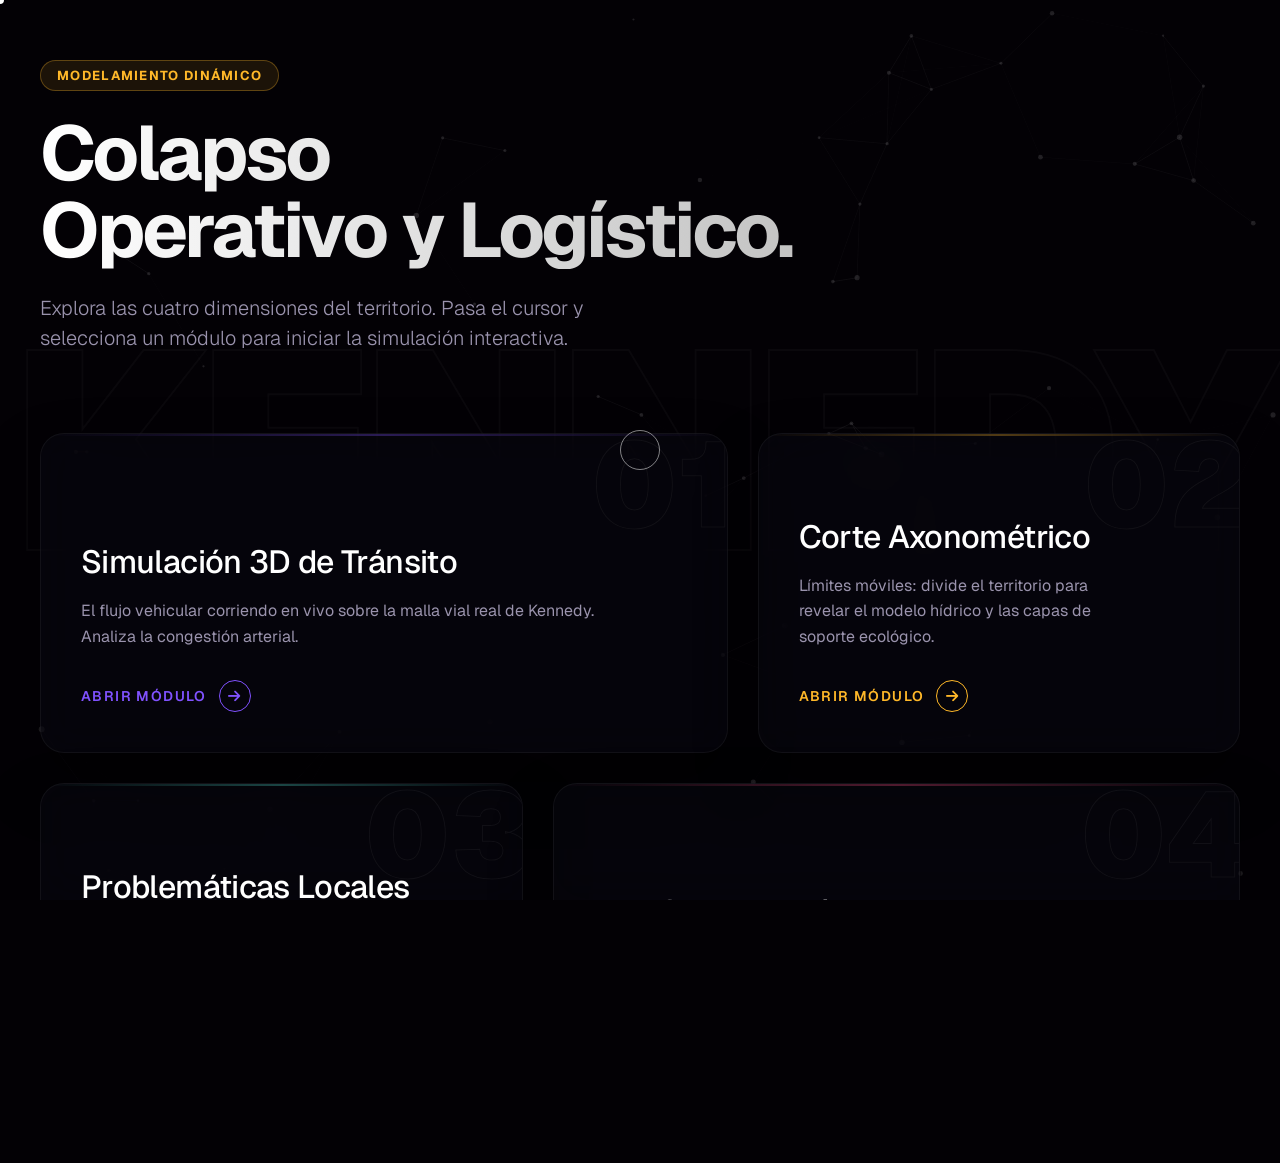
==== commit e6e5bbe6: "feat: complete redesign of the hub menu with 3d tilt, custom cursor and dynamic background" ====
--- a/index.html
+++ b/index.html
@@ -3,187 +3,374 @@
 <head>
 <meta charset="UTF-8">
 <meta name="viewport" content="width=device-width, initial-scale=1, viewport-fit=cover">
-<title>Menú · Kennedy — RAPOT</title>
-<meta name="description" content="Cuatro lecturas axonométricas del colapso operativo y logístico de Kennedy.">
+<title>RAPOT · Kennedy</title>
 <link rel="preconnect" href="https://fonts.googleapis.com">
 <link rel="preconnect" href="https://fonts.gstatic.com" crossorigin>
-<link href="https://fonts.googleapis.com/css2?family=Geist:wght@200;400;500;600&display=swap" rel="stylesheet">
+<link href="https://fonts.googleapis.com/css2?family=Geist:wght@100;300;500;700;900&display=swap" rel="stylesheet">
 <link rel="stylesheet" href="https://cdnjs.cloudflare.com/ajax/libs/font-awesome/6.5.1/css/all.min.css">
 <style>
-:root{
-  --void: #050308; 
-  --panel: #0c0a14; 
-  --ice: #f4f2ff; 
-  --dim: #9a93ad;
-  --violet: #8052ff; 
-  --amber: #ffb829;
-  --font: 'Geist', sans-serif;
-}
-*{box-sizing:border-box;margin:0;padding:0}
-html{background:var(--void);}
-body{font-family:var(--font);font-weight:200;background:var(--void);color:var(--dim);font-size:17px;line-height:1.55;-webkit-font-smoothing:antialiased; padding: 40px 20px;}
-a{color:inherit;text-decoration:none}
-
-.container {
-  max-width: 1000px;
-  margin: 0 auto;
-}
-
-header {
-  text-align: center;
-  margin-bottom: 60px;
-}
-.eyebrow {
-  display:inline-block;font-size:13px;font-weight:600;letter-spacing:.06em;color:var(--amber);background:rgba(255,184,41,0.1);padding:4px 12px;border-radius:99px; margin-bottom: 20px;
-}
-h1 {
-  font-weight:400;color:var(--ice);letter-spacing:-.03em;line-height:1.1; font-size:clamp(2rem,4vw,3.2rem);
-}
-p.subtitle {
-  margin-top:20px;font-size:18px;font-weight:300;color:var(--dim);
-}
-
-.grid {
-  display: grid;
-  grid-template-columns: repeat(auto-fit, minmax(300px, 1fr));
-  gap: 24px;
-}
-
-.card {
-  background: rgba(255,255,255,0.03);
-  border: 1px solid rgba(255,255,255,0.08);
-  border-radius: 16px;
-  padding: 32px 24px;
-  transition: all 0.3s ease;
-  display: flex;
-  flex-direction: column;
-  position: relative;
-  overflow: hidden;
-}
-.card:hover {
-  background: rgba(255,255,255,0.06);
-  border-color: rgba(255,255,255,0.2);
-  transform: translateY(-4px);
-  box-shadow: 0 12px 30px rgba(0,0,0,0.5);
-}
-.card::before {
-  content: '';
-  position: absolute;
-  top: 0; left: 0; right: 0; height: 3px;
-  background: var(--c);
-  opacity: 0.5;
-  transition: opacity 0.3s ease;
-}
-.card:hover::before { opacity: 1; }
-
-.card-num {
-  font-size: 14px;
-  font-weight: 600;
-  color: var(--c);
-  letter-spacing: 0.1em;
-  margin-bottom: 16px;
-}
-.card h2 {
-  color: var(--ice);
-  font-size: 22px;
-  font-weight: 500;
-  margin-bottom: 12px;
-  line-height: 1.3;
-}
-.card p {
-  font-size: 14.5px;
-  line-height: 1.5;
-  color: var(--dim);
-  margin-bottom: 24px;
-  flex-grow: 1;
-}
-.card-link {
-  display: inline-flex;
-  align-items: center;
-  gap: 8px;
-  color: var(--ice);
-  font-size: 14px;
-  font-weight: 500;
-}
-.card:hover .card-link {
-  color: var(--c);
-}
-
-#cloud {
-  position: fixed; top: 0; left: 0; width: 100%; height: 100%; z-index: -1; pointer-events: none;
-}
+  :root {
+    --bg: #030105;
+    --c1: #8052ff; /* Violeta */
+    --c2: #ffb829; /* Ambar */
+    --c3: #4fdccc; /* Cyan */
+    --c4: #ff4d82; /* Rosa */
+    --font: 'Geist', sans-serif;
+  }
+  
+  * { box-sizing: border-box; margin: 0; padding: 0; cursor: none; /* Custom cursor */ }
+  
+  body, html {
+    width: 100%; height: 100%;
+    background-color: var(--bg);
+    font-family: var(--font);
+    color: #fff;
+    overflow-x: hidden;
+    scroll-behavior: smooth;
+  }
+
+  /* --- CUSTOM CURSOR --- */
+  .cursor-dot, .cursor-outline {
+    position: fixed; top: 0; left: 0;
+    transform: translate(-50%, -50%);
+    border-radius: 50%;
+    z-index: 9999; pointer-events: none;
+  }
+  .cursor-dot {
+    width: 8px; height: 8px; background: #fff;
+  }
+  .cursor-outline {
+    width: 40px; height: 40px;
+    border: 1px solid rgba(255,255,255,0.5);
+    transition: width 0.2s, height 0.2s, background 0.2s;
+  }
+
+  /* --- BACKGROUND FX --- */
+  canvas#bg-canvas {
+    position: fixed; top: 0; left: 0; width: 100vw; height: 100vh;
+    z-index: 0; opacity: 0.6; pointer-events: none;
+  }
+
+  .huge-text {
+    position: fixed;
+    top: 50%; left: 50%; transform: translate(-50%, -50%);
+    font-size: 22vw; font-weight: 900;
+    color: transparent;
+    -webkit-text-stroke: 2px rgba(255,255,255,0.03);
+    z-index: 0; pointer-events: none; white-space: nowrap;
+    letter-spacing: -0.05em;
+  }
+
+  /* --- LAYOUT --- */
+  .wrapper {
+    position: relative; z-index: 10;
+    min-height: 100vh;
+    display: flex; flex-direction: column;
+    padding: 60px 40px;
+    max-width: 1400px; margin: 0 auto;
+  }
+
+  header { margin-bottom: 80px; animation: fadeDown 1s ease forwards; }
+  
+  .badge {
+    display: inline-block; padding: 6px 16px; border-radius: 50px;
+    background: rgba(255, 184, 41, 0.1); border: 1px solid rgba(255, 184, 41, 0.3);
+    color: var(--c2); font-size: 13px; font-weight: 700; letter-spacing: 0.1em;
+    margin-bottom: 24px; text-transform: uppercase;
+  }
+
+  h1.title {
+    font-size: clamp(3rem, 6vw, 5rem);
+    font-weight: 700; letter-spacing: -0.04em; line-height: 1;
+    margin-bottom: 24px;
+    background: linear-gradient(to right, #fff, #a0a0a0);
+    -webkit-background-clip: text; color: transparent;
+  }
+  
+  p.subtitle {
+    font-size: 20px; font-weight: 300; color: #9a93ad;
+    max-width: 600px; line-height: 1.5;
+  }
+
+  /* --- BENTO GRID (Las Tarjetas) --- */
+  .grid {
+    display: grid;
+    grid-template-columns: repeat(12, 1fr);
+    grid-auto-rows: minmax(320px, auto);
+    gap: 30px;
+    perspective: 1000px;
+  }
+
+  .card {
+    position: relative;
+    background: rgba(12, 10, 20, 0.4);
+    backdrop-filter: blur(20px); -webkit-backdrop-filter: blur(20px);
+    border: 1px solid rgba(255,255,255,0.05);
+    border-radius: 24px;
+    padding: 40px;
+    text-decoration: none;
+    overflow: hidden;
+    display: flex; flex-direction: column; justify-content: flex-end;
+    transition: transform 0.1s; /* JS handles the 3D */
+    transform-style: preserve-3d;
+    box-shadow: 0 30px 60px rgba(0,0,0,0.4);
+    animation: fadeUp 0.8s ease backwards;
+  }
+
+  /* Tamaños asimétricos para que no se vea aburrido */
+  .card:nth-child(1) { grid-column: span 7; animation-delay: 0.1s; }
+  .card:nth-child(2) { grid-column: span 5; animation-delay: 0.2s; }
+  .card:nth-child(3) { grid-column: span 5; animation-delay: 0.3s; }
+  .card:nth-child(4) { grid-column: span 7; animation-delay: 0.4s; }
+
+  @media (max-width: 900px) {
+    .card:nth-child(n) { grid-column: span 12; }
+  }
+
+  /* Brillo dinámico en el borde superior */
+  .card::before {
+    content: ''; position: absolute; top: 0; left: 0; width: 100%; height: 2px;
+    background: linear-gradient(90deg, transparent, var(--c), transparent);
+    opacity: 0.3; transition: opacity 0.4s;
+  }
+  
+  /* Gradiente radial interno en hover */
+  .card-glow {
+    position: absolute; inset: 0;
+    background: radial-gradient(circle at var(--mouseX, 50%) var(--mouseY, 50%), rgba(255,255,255,0.08) 0%, transparent 60%);
+    opacity: 0; transition: opacity 0.4s; z-index: 1; pointer-events: none;
+  }
+  
+  .card:hover .card-glow { opacity: 1; }
+  .card:hover::before { opacity: 1; }
+  .card:hover { border-color: rgba(255,255,255,0.15); z-index: 10; }
+
+  /* Contenido de la tarjeta */
+  .card-content { position: relative; z-index: 2; transform: translateZ(30px); }
+
+  .num {
+    position: absolute; top: -10px; right: -10px;
+    font-size: 120px; font-weight: 900;
+    color: transparent; -webkit-text-stroke: 1px rgba(255,255,255,0.05);
+    line-height: 1; pointer-events: none;
+    transition: all 0.5s cubic-bezier(0.22, 1, 0.36, 1);
+  }
+  .card:hover .num {
+    -webkit-text-stroke: 1px var(--c);
+    transform: scale(1.1) translate(-10px, 10px);
+  }
+
+  .card h2 {
+    font-size: 32px; font-weight: 500; color: #fff; margin-bottom: 16px;
+    letter-spacing: -0.02em;
+  }
+  .card p {
+    font-size: 16px; color: #9a93ad; line-height: 1.6; max-width: 85%;
+    margin-bottom: 30px;
+  }
+
+  .btn-go {
+    display: inline-flex; align-items: center; gap: 12px;
+    color: var(--c); font-weight: 600; font-size: 14px; text-transform: uppercase; letter-spacing: 0.1em;
+  }
+  .btn-go i {
+    width: 32px; height: 32px; border-radius: 50%;
+    border: 1px solid var(--c);
+    display: flex; align-items: center; justify-content: center;
+    transition: all 0.3s ease;
+  }
+  .card:hover .btn-go i { background: var(--c); color: #000; transform: translateX(8px); }
+
+  /* Animaciones iniciales */
+  @keyframes fadeDown { from { opacity: 0; transform: translateY(-30px); } to { opacity: 1; transform: translateY(0); } }
+  @keyframes fadeUp { from { opacity: 0; transform: translateY(50px); } to { opacity: 1; transform: translateY(0); } }
+
 </style>
 </head>
 <body>
 
-<canvas id="cloud"></canvas>
-
-<div class="container">
+<!-- Custom Cursor -->
+<div class="cursor-dot" id="c-dot"></div>
+<div class="cursor-outline" id="c-out"></div>
+
+<!-- Background Elements -->
+<div class="huge-text">KENNEDY</div>
+<canvas id="bg-canvas"></canvas>
+
+<div class="wrapper">
+  
   <header>
-    <div class="eyebrow">TERRITORIO KENNEDY</div>
-    <h1>Menú de Módulos</h1>
-    <p class="subtitle">Selecciona una de las cuatro lecturas del colapso operativo para verla a pantalla completa.</p>
+    <div class="badge">Modelamiento Dinámico</div>
+    <h1 class="title">Colapso<br>Operativo y Logístico.</h1>
+    <p class="subtitle">Explora las cuatro dimensiones del territorio. Pasa el cursor y selecciona un módulo para iniciar la simulación interactiva.</p>
   </header>
 
   <div class="grid">
     
-    <a href="mod1.html" class="card" style="--c:#8052ff">
-      <div class="card-num">MÓDULO 01</div>
-      <h2>Simulación 3D de tránsito</h2>
-      <p>El flujo vehicular corriendo en vivo sobre la malla vial real de Kennedy.</p>
-      <div class="card-link">Abrir módulo <i class="fa-solid fa-arrow-right"></i></div>
+    <a href="mod1.html" class="card" style="--c: var(--c1);">
+      <div class="card-glow"></div>
+      <div class="num">01</div>
+      <div class="card-content">
+        <h2>Simulación 3D de Tránsito</h2>
+        <p>El flujo vehicular corriendo en vivo sobre la malla vial real de Kennedy. Analiza la congestión arterial.</p>
+        <div class="btn-go">Abrir Módulo <i class="fa-solid fa-arrow-right"></i></div>
+      </div>
     </a>
 
-    <a href="mod2.html" class="card" style="--c:#ffb829">
-      <div class="card-num">MÓDULO 02</div>
-      <h2>Corte axonométrico</h2>
-      <p>Límites móviles: corta el modelo del territorio al instante para revelar qué hay debajo.</p>
-      <div class="card-link">Abrir módulo <i class="fa-solid fa-arrow-right"></i></div>
+    <a href="mod2.html" class="card" style="--c: var(--c2);">
+      <div class="card-glow"></div>
+      <div class="num">02</div>
+      <div class="card-content">
+        <h2>Corte Axonométrico</h2>
+        <p>Límites móviles: divide el territorio para revelar el modelo hídrico y las capas de soporte ecológico.</p>
+        <div class="btn-go">Abrir Módulo <i class="fa-solid fa-arrow-right"></i></div>
+      </div>
     </a>
 
-    <a href="mod3.html" class="card" style="--c:#4fdccc">
-      <div class="card-num">MÓDULO 03</div>
-      <h2>Problemáticas de Kennedy</h2>
-      <p>La red causal completa sobre el mapa 3D real: descubre las relaciones territoriales.</p>
-      <div class="card-link">Abrir módulo <i class="fa-solid fa-arrow-right"></i></div>
+    <a href="mod3.html" class="card" style="--c: var(--c3);">
+      <div class="card-glow"></div>
+      <div class="num">03</div>
+      <div class="card-content">
+        <h2>Problemáticas Locales</h2>
+        <p>Mapeo de las patologías del POT directamente sobre el modelo 3D real de la localidad.</p>
+        <div class="btn-go">Abrir Módulo <i class="fa-solid fa-arrow-right"></i></div>
+      </div>
     </a>
 
-    <a href="network.html" class="card" style="--c:#ff4d82">
-      <div class="card-num">MÓDULO 04</div>
-      <h2>Red Causal Dinámica</h2>
-      <p>Nueva visualización de la red: interactúa con Nodos, Hubs y Puentes del sistema.</p>
-      <div class="card-link">Abrir módulo <i class="fa-solid fa-arrow-right"></i></div>
+    <a href="network.html" class="card" style="--c: var(--c4);">
+      <div class="card-glow"></div>
+      <div class="num">04</div>
+      <div class="card-content">
+        <h2>Red Causal Dinámica</h2>
+        <p>Topología de dependencias: descubre los Hubs y Nodos Puente que sostienen el sistema completo.</p>
+        <div class="btn-go">Abrir Módulo <i class="fa-solid fa-arrow-right"></i></div>
+      </div>
     </a>
 
   </div>
 </div>
 
 <script>
-// Fondo de estrellas sutil
-var canvas = document.getElementById('cloud');
-var ctx = canvas.getContext('2d');
-var W, H;
-var pts = [];
-function resize() {
-  W = window.innerWidth; H = window.innerHeight;
-  canvas.width = W; canvas.height = H;
-}
-window.addEventListener('resize', resize);
-resize();
-for(var i=0; i<50; i++) {
-  pts.push({ x: Math.random()*W, y: Math.random()*H, s: Math.random()*1.5, a: Math.random()*Math.PI*2 });
-}
-function frame() {
-  ctx.clearRect(0,0,W,H);
-  ctx.fillStyle = 'rgba(255,255,255,0.1)';
-  pts.forEach(p => {
-    p.y -= 0.2; if(p.y < 0) p.y = H;
-    ctx.globalAlpha = 0.3 + 0.3*Math.sin(Date.now()*0.001 + p.a);
-    ctx.beginPath(); ctx.arc(p.x, p.y, p.s, 0, Math.PI*2); ctx.fill();
+  // 1. Custom Cursor Logic
+  const dot = document.getElementById('c-dot');
+  const outline = document.getElementById('c-out');
+  let mouseX = window.innerWidth/2, mouseY = window.innerHeight/2;
+  let outX = mouseX, outY = mouseY;
+  
+  window.addEventListener('mousemove', (e) => {
+    mouseX = e.clientX; mouseY = e.clientY;
+    dot.style.left = mouseX + 'px';
+    dot.style.top = mouseY + 'px';
   });
-  requestAnimationFrame(frame);
-}
-frame();
+
+  function renderCursor() {
+    outX += (mouseX - outX) * 0.15;
+    outY += (mouseY - outY) * 0.15;
+    outline.style.left = outX + 'px';
+    outline.style.top = outY + 'px';
+    requestAnimationFrame(renderCursor);
+  }
+  renderCursor();
+
+  // Hover states on links
+  document.querySelectorAll('a').forEach(el => {
+    el.addEventListener('mouseenter', () => {
+      outline.style.width = '60px'; outline.style.height = '60px';
+      outline.style.background = 'rgba(255,255,255,0.1)';
+    });
+    el.addEventListener('mouseleave', () => {
+      outline.style.width = '40px'; outline.style.height = '40px';
+      outline.style.background = 'transparent';
+    });
+  });
+
+  // 2. 3D Tilt Effect & Glow Tracking on Cards
+  const cards = document.querySelectorAll('.card');
+  cards.forEach(card => {
+    card.addEventListener('mousemove', (e) => {
+      const rect = card.getBoundingClientRect();
+      const x = e.clientX - rect.left;
+      const y = e.clientY - rect.top;
+      
+      // Glow position
+      card.style.setProperty('--mouseX', `${x}px`);
+      card.style.setProperty('--mouseY', `${y}px`);
+
+      // 3D Tilt
+      const centerX = rect.width / 2;
+      const centerY = rect.height / 2;
+      const rotateX = ((y - centerY) / centerY) * -8; // max 8 deg
+      const rotateY = ((x - centerX) / centerX) * 8;
+      
+      card.style.transform = `perspective(1000px) rotateX(${rotateX}deg) rotateY(${rotateY}deg) translateY(-10px)`;
+    });
+
+    card.addEventListener('mouseleave', () => {
+      card.style.transform = `perspective(1000px) rotateX(0) rotateY(0) translateY(0)`;
+    });
+  });
+
+  // 3. Dynamic Network Background (Particle nodes connecting)
+  const canvas = document.getElementById('bg-canvas');
+  const ctx = canvas.getContext('2d');
+  let W, H;
+  let particles = [];
+  
+  function initBg() {
+    W = window.innerWidth; H = window.innerHeight;
+    canvas.width = W; canvas.height = H;
+    particles = [];
+    const count = window.innerWidth > 900 ? 80 : 40;
+    for(let i = 0; i < count; i++) {
+      particles.push({
+        x: Math.random() * W,
+        y: Math.random() * H,
+        vx: (Math.random() - 0.5) * 0.5,
+        vy: (Math.random() - 0.5) * 0.5,
+        r: Math.random() * 2 + 1
+      });
+    }
+  }
+  
+  window.addEventListener('resize', initBg);
+  initBg();
+
+  function drawBg() {
+    ctx.clearRect(0, 0, W, H);
+    
+    // Update & draw particles
+    for(let i = 0; i < particles.length; i++) {
+      let p = particles[i];
+      p.x += p.vx; p.y += p.vy;
+      if(p.x < 0 || p.x > W) p.vx *= -1;
+      if(p.y < 0 || p.y > H) p.vy *= -1;
+
+      ctx.beginPath();
+      ctx.arc(p.x, p.y, p.r, 0, Math.PI * 2);
+      ctx.fillStyle = 'rgba(255,255,255,0.2)';
+      ctx.fill();
+
+      // Connect near particles
+      for(let j = i + 1; j < particles.length; j++) {
+        let p2 = particles[j];
+        let dx = p.x - p2.x;
+        let dy = p.y - p2.y;
+        let dist = Math.sqrt(dx*dx + dy*dy);
+        
+        if(dist < 150) {
+          ctx.beginPath();
+          ctx.moveTo(p.x, p.y);
+          ctx.lineTo(p2.x, p2.y);
+          ctx.strokeStyle = `rgba(255,255,255,${0.1 * (1 - dist/150)})`;
+          ctx.lineWidth = 1;
+          ctx.stroke();
+        }
+      }
+    }
+    requestAnimationFrame(drawBg);
+  }
+  drawBg();
+
 </script>
 </body>
 </html>
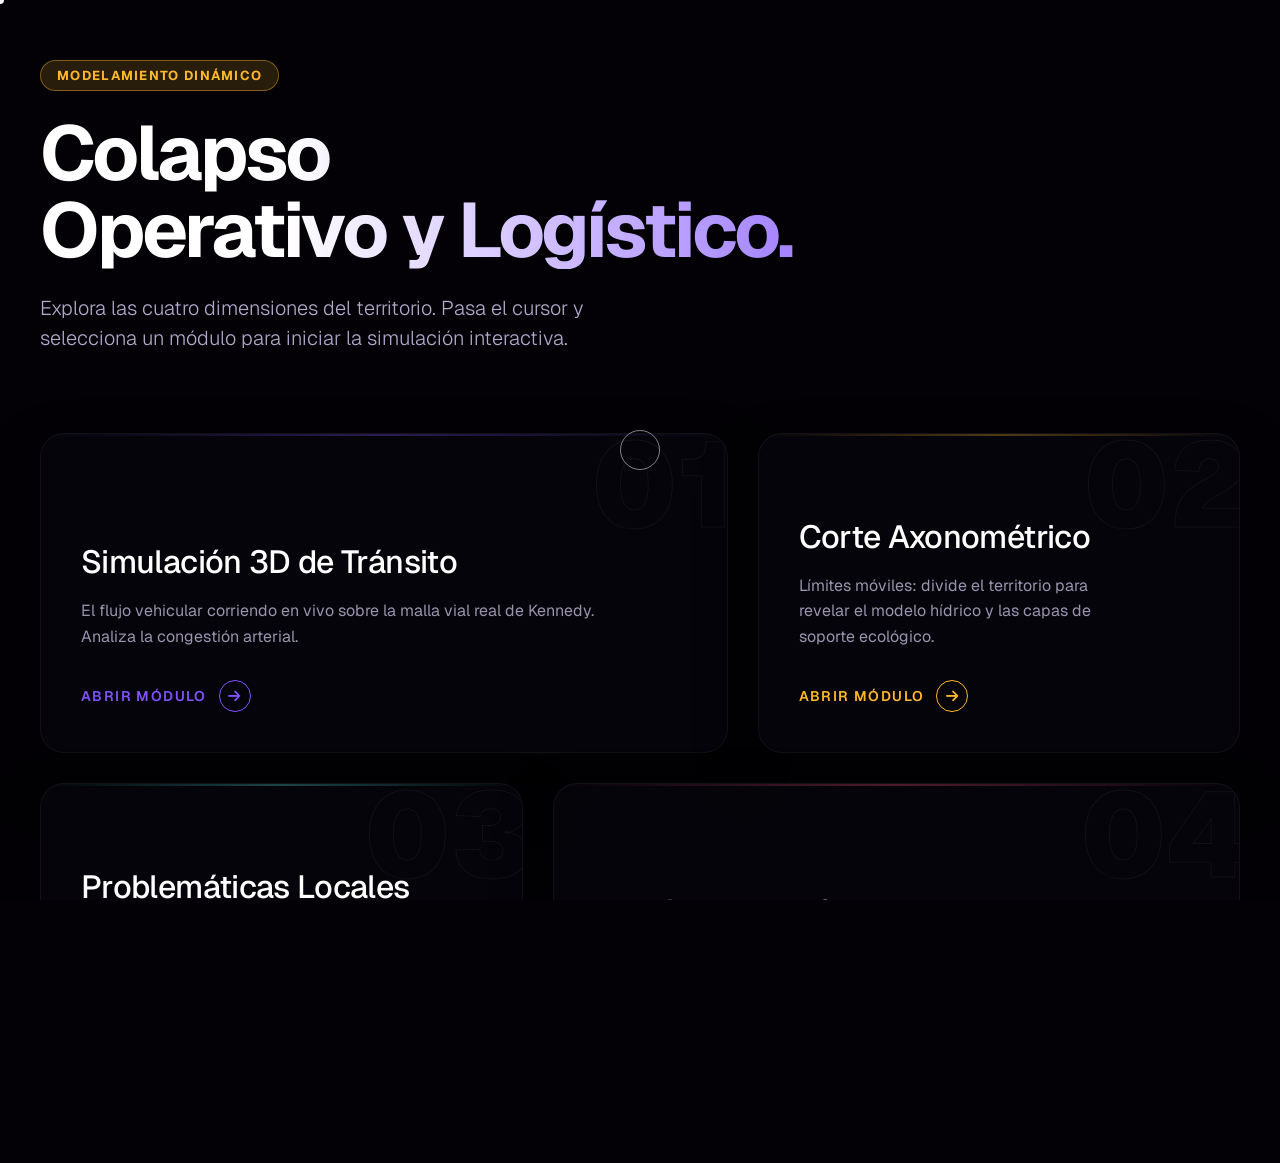
==== commit 97cefcba: "feat: add 3d map background to hub and improve animations" ====
--- a/index.html
+++ b/index.html
@@ -45,20 +45,33 @@
     transition: width 0.2s, height 0.2s, background 0.2s;
   }
 
-  /* --- BACKGROUND FX --- */
+  /* --- BACKGROUND FX & MAP --- */
+  .bg-map-container {
+    position: fixed; top: 0; left: 0; width: 100vw; height: 100vh; z-index: -2;
+    opacity: 0.15; pointer-events: none;
+    filter: sepia(1) hue-rotate(220deg) saturate(3) brightness(0.4) contrast(1.2);
+    transform: scale(1.05);
+  }
+  .bg-map-container iframe { width: 100%; height: 100%; border: none; }
+
   canvas#bg-canvas {
     position: fixed; top: 0; left: 0; width: 100vw; height: 100vh;
-    z-index: 0; opacity: 0.6; pointer-events: none;
+    z-index: -1; opacity: 0.8; pointer-events: none;
   }
 
   .huge-text {
     position: fixed;
-    top: 50%; left: 50%; transform: translate(-50%, -50%);
-    font-size: 22vw; font-weight: 900;
+    top: 50%; left: 0; transform: translateY(-50%);
+    font-size: 25vw; font-weight: 900;
     color: transparent;
-    -webkit-text-stroke: 2px rgba(255,255,255,0.03);
-    z-index: 0; pointer-events: none; white-space: nowrap;
-    letter-spacing: -0.05em;
+    -webkit-text-stroke: 2px rgba(255,255,255,0.04);
+    z-index: -1; pointer-events: none; white-space: nowrap;
+    letter-spacing: -0.02em;
+    animation: marqueeText 40s linear infinite alternate;
+  }
+  @keyframes marqueeText {
+    0% { transform: translate(-5%, -50%); }
+    100% { transform: translate(-30%, -50%); }
   }
 
   /* --- LAYOUT --- */
@@ -70,26 +83,36 @@
     max-width: 1400px; margin: 0 auto;
   }
 
-  header { margin-bottom: 80px; animation: fadeDown 1s ease forwards; }
+  header { margin-bottom: 80px; }
   
   .badge {
     display: inline-block; padding: 6px 16px; border-radius: 50px;
-    background: rgba(255, 184, 41, 0.1); border: 1px solid rgba(255, 184, 41, 0.3);
+    background: rgba(255, 184, 41, 0.15); border: 1px solid rgba(255, 184, 41, 0.4);
     color: var(--c2); font-size: 13px; font-weight: 700; letter-spacing: 0.1em;
     margin-bottom: 24px; text-transform: uppercase;
-  }
+    animation: popIn 0.6s cubic-bezier(0.175, 0.885, 0.32, 1.275) forwards;
+    opacity: 0; transform: scale(0.8);
+  }
+  @keyframes popIn { to { opacity: 1; transform: scale(1); } }
 
   h1.title {
     font-size: clamp(3rem, 6vw, 5rem);
     font-weight: 700; letter-spacing: -0.04em; line-height: 1;
     margin-bottom: 24px;
-    background: linear-gradient(to right, #fff, #a0a0a0);
+    background: linear-gradient(to right, #fff 20%, #8052ff 80%);
     -webkit-background-clip: text; color: transparent;
-  }
+    /* Efecto aparición de texto */
+    clip-path: polygon(0 0, 100% 0, 100% 100%, 0% 100%);
+    animation: slideUpTitle 1s cubic-bezier(0.22, 1, 0.36, 1) forwards;
+    opacity: 0; transform: translateY(40px);
+  }
+  @keyframes slideUpTitle { to { opacity: 1; transform: translateY(0); } }
   
   p.subtitle {
-    font-size: 20px; font-weight: 300; color: #9a93ad;
+    font-size: 20px; font-weight: 300; color: #b2a8cc;
     max-width: 600px; line-height: 1.5;
+    opacity: 0; transform: translateY(20px);
+    animation: slideUpTitle 1s cubic-bezier(0.22, 1, 0.36, 1) 0.2s forwards;
   }
 
   /* --- BENTO GRID (Las Tarjetas) --- */
@@ -194,6 +217,9 @@
 <div class="cursor-outline" id="c-out"></div>
 
 <!-- Background Elements -->
+<div class="bg-map-container">
+  <iframe src="https://anasoficasca-code.github.io/modelamiento2/modulo-08-3d.html?embed=1"></iframe>
+</div>
 <div class="huge-text">KENNEDY</div>
 <canvas id="bg-canvas"></canvas>
 
